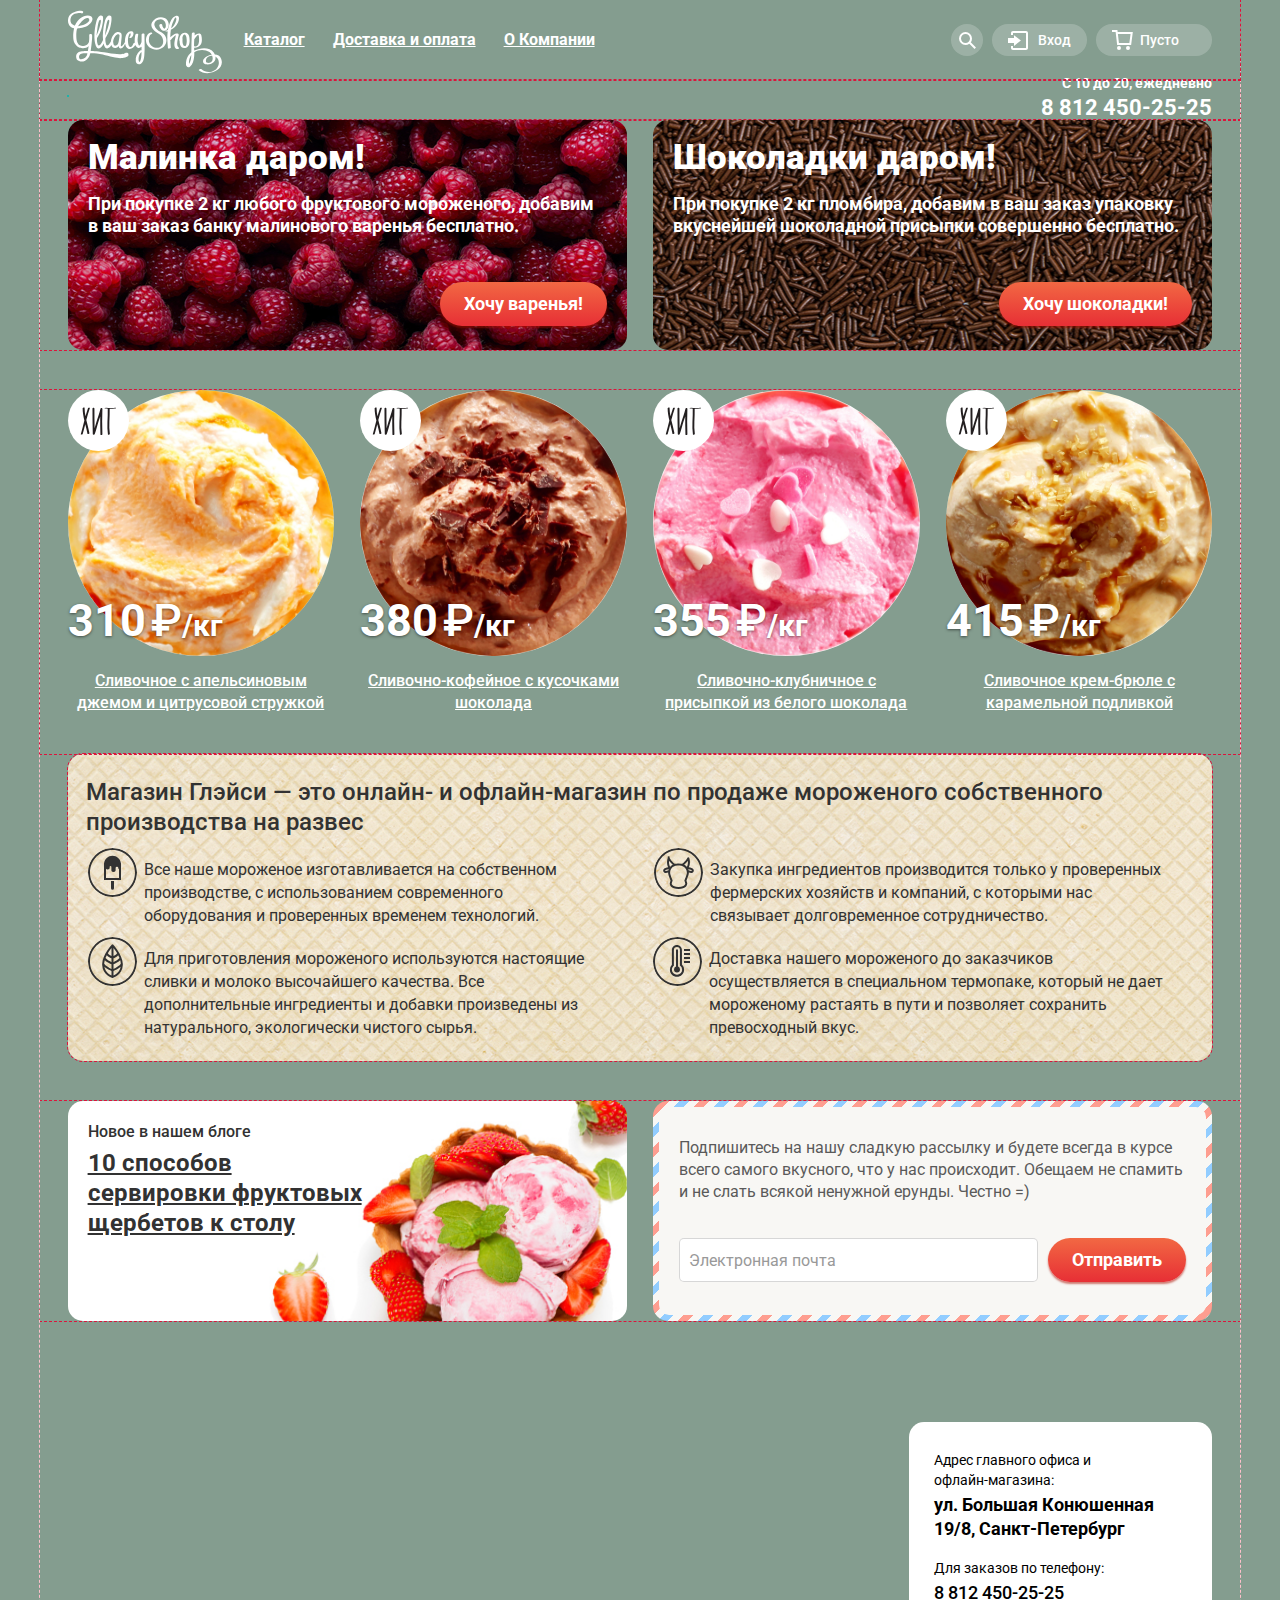
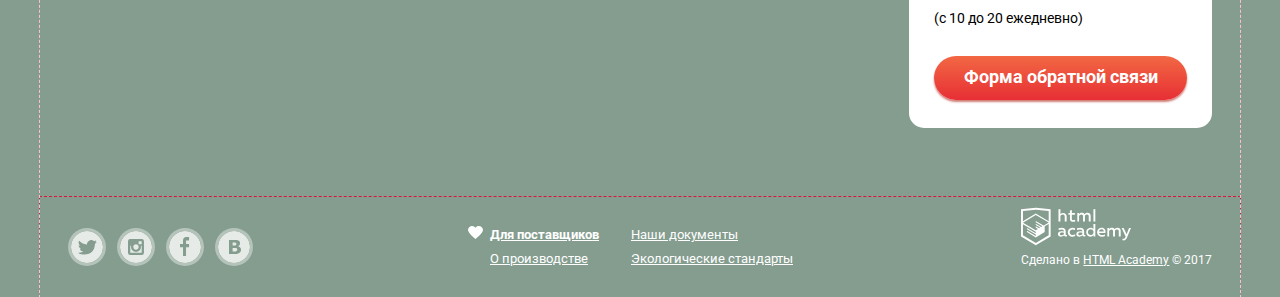
==== index.html @ f257b05c "Причесал каталог по PixelPerfect." ====
<!DOCTYPE html>
<html lang="ru">

<head>
  <meta charset="utf-8">
  <title>Глейси</title>
  <link href="https://fonts.googleapis.com/css?family=Roboto:400,500,700&amp;subset=cyrillic" rel="stylesheet">
  <link rel="stylesheet" href="css/normalize.min.css">
  <link rel="stylesheet" href="css/style.css">
</head>

<body>
  <div class="page-wrapper">
    <header class="main-header flex-row">
      <a href="#" class="main-logo">
        <img src="img/gllacy-logo.svg" width="154" height="64" alt="Gllacy logo" class="main-logo__img">
      </a>
      <ul class="main-menu" aria-label="Навигация по сайту" tabindex="0">
        <li class="main-menu__item">
          <a href="#">Каталог</a>
          <ul class="main-submenu">
            <li class="main-submenu__item main-submenu__item--lead">
              <a href="#">Новинки</a>
            </li>
            <li class="main-submenu__item main-submenu__item--divider"></li>
            <li class="main-submenu__item">
              <a href="catalog.html">Сливочные</a>
            </li>
            <li class="main-submenu__item">
              <a href="#">Щербеты</a>
            </li>
            <li class="main-submenu__item">
              <a href="#">Фруктовый лёд</a>
            </li>
            <li class="main-submenu__item">
              <a href="#">Мелорин</a>
            </li>
          </ul>
        </li>
        <li class="main-menu__item">
          <a href="#">Доставка и оплата</a>
        </li>
        <li class="main-menu__item">
          <a href="#">О Компании</a>
        </li>
      </ul>
      <ul class="user-bar" aria-label="Пользовательское меню" tabindex="0">
        <li class="user-bar__item">&nbsp;
          <form class="search-form" action="https://echo.htmlacademy.ru">
            <div class="field-text">
              <label class="field-text__label visually-hidden" for="user-bar-search">Поиск по сайту</label>
              <input class="field-text__input" id="user-bar-search" type="search" name="search" placeholder="Что ищем?">
            </div>
          </form>
        </li>

        <li class="user-bar__item">Вход
          <form class="sign-up-form" action="https://echo.htmlacademy.ru">

            <div class="field-text">
              <label class="field-text__label visually-hidden" for="sign-up-form-name">Электронная почта для входа на сайт</label>
              <input class="field-text__input" id="sign-up-form-name" type="email" name="user" placeholder="Электронная почта">
            </div>

            <div class="field-text">
              <label class="field-text__label visually-hidden" for="sign-up-form-pass">Пароль для входа на сайт</label>
              <input class="field-text__input" id="sign-up-form-pass" type="password" name="password" placeholder="Пароль">
            </div>

            <div class="sign-up-form__control">
              <button class="btn" type="submit">Войти</button>

              <div class="sign-up-form__links">
                <a href="#">Забыли пароль?</a>
                <a href="#">Новая регистрация</a>
              </div>
            </div>
          </form>
        </li>

        <li class="user-bar__item" aria-label="Список заказов пуст" tabindex="0">
          Пусто
        </li>
      </ul>
    </header>

    <div class="flex-row below-header-bar">
        <p class="breadcrumbs"><span class="visually-hidden">Now it's Empty</span></p>
      <p class="schedule" aria-label="Режим работы" tabindex="0">С 10 до 20, ежедневно<br>
        <a href="tel:+78214502525" aria-label="Позвоните нам по этому телефону">8 812 450-25-25</a>
      </p>
    </div>

    <section class="carousel" hidden>

      <div class="carousel__slide">
        <img src="img/slider/slide-1.png" width="1045" height="881" alt="Крем-брюле и пломбир с малиновым джемом" class="slide__image">
        <strong class="slide__lead" tabindex="0">Крем-брюле и пломбир с малиновым джемом</strong>
      </div>

      <div class="carousel__slide">
        <img src="img/slider/slide-2.png" width="1045" height="881" alt="Шоколадный пломбир и лимонный сорбет" class="slide__image">
        <strong class="slide__lead" tabindex="0">Шоколадный пломбир и лимонный сорбет</strong>
      </div>

      <div class="carousel__slide">
        <img src="img/slider/slide-3.png" width="1045" height="881" alt="Пломбир с помадкой и клубничный щербет" class="slide__image">
        <strong class="slide__lead" tabindex="0">Пломбир с помадкой и клубничный щербет</strong>
      </div>

      <button class="btn btn--big" aria-label="Добавить в корзину это предложение">Давайте оба!</button>

      <ul class="carousel__pagination">
        <li class="carousel__pagination-btn">[O]</li>
        <li class="carousel__pagination-btn">[O]</li>
        <li class="carousel__pagination-btn">[O]</li>
      </ul>
    </section>


    <main>

      <section class="promo flex-row">

        <h2 class="visually-hidden">Аттракцион невиданной щедрости</h2>

        <div class="promo-case">
          <b class="promo-case__slogan">Малинка даром!</b>
          <p class="promo-case__lead" tabindex="0">При покупке 2 кг любого фруктового мороженого, добавим в ваш заказ банку малинового варенья бесплатно.
          </p>
          <button class="btn" aria-label="Добавить в корзину это предложение">Хочу варенья!</button>
        </div>

        <div class="promo-case">
          <b class="promo-case__slogan">Шоколадки даром!</b>
          <p class="promo-case__lead" tabindex="0">При покупке 2 кг пломбира, добавим в ваш заказ упаковку вкуснейшей шоколадной присыпки совершенно бесплатно.
          </p>
          <button class="btn" aria-label="Добавить в корзину это предложение">Хочу шоколадки!</button>
        </div>

      </section>


      <section class="popular" aria-label="Популярные товары" tabindex="0">

        <h2 class="visually-hidden">Хит-парад</h2>

        <div class="flex-row">
          <div class="shopping-card">
            <span class="shopping-card__schild-hit"></span>
            <img src="img/ice-cream/popular-icecream-1.jpg" width="267" height="267" class="shopping-card__img" alt="Сливочное с апельсиновым джемом и цитрусовой стружкой">
            <p class="shopping-card__cost">310<span class="ruble-sign">₽</span></p>
            <a href="#">Сливочное с апельсиновым джемом и цитрусовой стружкой
            </a>
            <button class="btn" type="button">Быстрый просмотр</button>
          </div>

          <div class="shopping-card">
            <span class="shopping-card__schild-hit"></span>
            <img src="img/ice-cream/popular-icecream-2.jpg" width="267" height="267" class="shopping-card__img" alt="Сливочно-кофейное с кусочками шоколада">
            <p class="shopping-card__cost">380<span class="ruble-sign">₽</span></p>
            <a href="#">Сливочно-кофейное с кусочками шоколада
            </a>
            <button class="btn" type="button">Быстрый просмотр</button>
          </div>

          <div class="shopping-card">
            <span class="shopping-card__schild-hit"></span>
            <img src="img/ice-cream/popular-icecream-3.jpg" width="267" height="267" class="shopping-card__img" alt="Сливочно-клубничное с присыпкой из белого шоколада">
            <p class="shopping-card__cost">355<span class="ruble-sign">₽</span></p>
            <a href="#">Сливочно-клубничное с присыпкой из белого шоколада
            </a>
            <button class="btn" type="button">Быстрый просмотр</button>
          </div>

          <div class="shopping-card">
            <span class="shopping-card__schild-hit"></span>
            <img src="img/ice-cream/popular-icecream-4.jpg" width="267" height="267" class="shopping-card__img" alt="Сливочное крем-брюле с карамельной подливкой">
            <p class="shopping-card__cost">415<span class="ruble-sign">₽</span></p>
            <a href="#">Сливочное крем-брюле с карамельной подливкой
            </a>
            <button class="btn" type="button">Быстрый просмотр</button>
          </div>
        </div>

      </section>


      <section class="advantages flex-row">
        <h2 class="visually-hidden">Преимущества</h2>

        <b class="advantages__title">Магазин Глэйси — это онлайн- и офлайн-магазин по продаже мороженого собственного производства на развес</b>

        <p class="advantages__item">Все наше мороженое изготавливается на собственном производстве, с использованием современного оборудования и проверенных
          временем технологий.</p>

        <p class="advantages__item">Закупка ингредиентов производится только у проверенных фермерских хозяйств и компаний, с которыми нас связывает долговременное
          сотрудничество.
        </p>

        <p class="advantages__item">Для приготовления мороженого используются настоящие сливки и молоко высочайшего качества. Все дополнительные ингредиенты
          и добавки произведены из натурального, экологически чистого сырья.</p>

        <p class="advantages__item">Доставка нашего мороженого до заказчиков осуществляется в специальном термопаке, который не дает мороженому растаять
          в пути и позволяет сохранить превосходный вкус.</p>
      </section>


      <div class="flex-row">
        <article class="blog-post">
          <b>Новое в нашем блоге</b>
          <a href="#" class="blog-post__link">10 способов сервировки фруктовых щербетов к столу
          </a>
        </article>

        <section class="subscribe">
          <div class="subscribe-inner">
            <p>Подпишитесь на нашу сладкую рассылку и будете всегда в курсе всего самого вкусного, что у нас происходит. Обещаем
              не спамить и не слать всякой ненужной ерунды. Честно =)</p>
            <form class="subscribe-form" action="https://echo.htmlacademy.ru">
              <div class="field-text">
                <label class="field-text__label visually-hidden" for="subscribe-email">Электронная почта для оформления подписки</label>
                <input class="field-text__input" id="subscribe-email" type="email" name="subscribe" placeholder="Электронная почта">
              </div>
              <button class="btn" type="submit">Отправить</button>
            </form>
          </div>
        </section>

      </div>


      <section class="map">

        <iframe src="https://snazzymaps.com/embed/52710" width="100%" height="430px" style="border:none;">
          Ваш браузер не поддерживает iframe — обновите его!</iframe>
        <!-- <img src="img/bg/map-raster-image.jpg" width="100%" height="430px" alt="Карта"> -->
        <article class="contact">
          <small>Адрес главного офиса и
            <br> офлайн-магазина:</small>
          <address aria-label="Наш адрес и телефон">
            <b>ул. Большая Конюшенная
              <br> 19/8, Санкт-Петербург</b>
          </address>
          <small>Для заказов по телефону:</small>
          <b>
            <a href="tel:+78214502525" aria-label="Позвоните нам по этому телефону">8 812 450-25-25</a>
          </b>
          <small>(с 10 до 20 ежедневно)</small>
          <button type="button" class="btn">Форма обратной связи</button>
        </article>

      </section>

    </main>


    <footer class="main-footer flex-row">

      <ul class="socials" aria-label="Gllacy в социальных сетях" tabindex="0">
        <li class="socials__item">
          <a href="https://twitter.com/htmlacademy_ru" aria-label="Мы в Twitter" target="_blank"></a>
        </li>
        <li class="socials__item">
          <a href="https://www.instagram.com/htmlacademy/" aria-label="Мы в Instagram" target="_blank"></a>
        </li>
        <li class="socials__item">
          <a href="https://www.facebook.com/htmlacademy" aria-label="Мы на Facebook" target="_blank"></a>
        </li>
        <li class="socials__item">
          <a href="https://vk.com/intensive_htmlcss_20" aria-label="Мы в Контакте" target="_blank"></a>
        </li>
      </ul>

      <ul class="doc-links" aria-label="Здесь ссылки на информацию, которая может быть вам полезна" tabindex="0">
        <li class="doc-links__item">
          <a href="#">Для поставщиков</a>
        </li>

        <li class="doc-links__item">
          <a href="#">О производстве</a>
        </li>

        <li class="doc-links__item">
          <a href="#">Наши документы</a>
        </li>

        <li class="doc-links__item">
          <a href="#">Экологические стандарты</a>
        </li>
      </ul>

      <p class="copyright">
        <a href="https://htmlacademy.ru/intensive/htmlcss">
          <img src="img/htmlacademy-logo.svg" width="110" height="39" alt="HTML Academy logo">
        </a>
        <br> Сделано в
        <a href="https://htmlacademy.ru/intensive/htmlcss">HTML Academy</a> &copy; 2017
      </p>

    </footer>
  </div>


  <section class="modal">
    <!-- Окно включается через css, путём переключения свойства display -->
    <div class="get-in-touch" aria-label="Форма для связи с нами" tabindex="0">
      <b>Мы обязательно вам ответим!</b>

      <form class="get-in-touch-form" action="https://echo.htmlacademy.ru">

        <div class="field-text">
          <label class="field-text__label visually-hidden" for="get-in-touch-name">Как вас зовут?</label>
          <input class="field-text__input" id="get-in-touch-name" type="text" name="name" placeholder="Как вас зовут?">
        </div>

        <div class="field-text">
          <label class="field-text__label visually-hidden" for="get-in-touch-email">Ваша почта для ответа?</label>
          <input class="field-text__input" id="get-in-touch-email" type="email" name="email" placeholder="Ваша почта для ответа?">
        </div>

        <textarea class="field-textarea" name="letter" cols="30" rows="10" placeholder="Напишите что-нибудь..." aria-label="Поле для текста письма"></textarea>

        <button class="btn" type="submit">Отправить</button>

      </form>

      <button class="close-modal" type="button" aria-label="Закрыть окно обратной связи"></button>
    </div>
  </section>
  <script src="js/app.js"></script>

</body>

</html>
---- css/style.css ----
:root {
  box-sizing: border-box;
  font: 400 16px / 22px "Roboto", Helvetica, Arial, sans-serif;
}

*,
*::before,
*::after {
  box-sizing: inherit;
  font-family: inherit;
}

.visually-hidden {
  position: absolute;
  width: 1px;
  height: 1px;
  margin: -1px;
  clip: rect(0 0 0 0);
}

/* ₽ символ рубля - чтоб не потерять :)) */

/* Исправить высоту везде в блоках на min-height */

body {
  display: flex;
  flex-flow: row nowrap;
  justify-content: center;
  background: rgb(132, 157, 143);
}

.page-wrapper {
  display: flex;
  flex-flow: column wrap;
  min-width: 900px;
  max-width: 1200px;
  outline: 1px dashed pink;
}

.flex-row {
  display: flex;
  flex-flow: row nowrap;
  justify-content: space-between;
  align-self: stretch;
  outline: 1px dashed crimson;
}

.flex-row>* {
  margin-right: 2.2%;
}

.flex-row>*:first-child {
  margin-left: 2.3%;
}

.flex-row>*:last-child {
  margin-right: 2.3%;
}

h1,
h2,
h3,
h4,
h5,
h6 {
  margin: 0;
  line-height: 1.2;
  color: white;
}

/* ------------------ #Buttons ------------------ */

.btn {
  height: 44px;
  padding: 0 24px;
  font-weight: bold;
  font-size: 18px;
  color: white;
  text-shadow: none;
  background: linear-gradient(to top, #e72f35, #f26843);
  border: none;
  border-radius: 32px;
  box-shadow: 0 2px 2px rgba(172, 16, 0, 0.54);
}

.btn:hover {
  background: linear-gradient(to top, rgba(231, 47, 53, 0.8), rgba(242, 104, 67, 0.8)), white;
  box-shadow: 0 1px 2px #ac1000;
}

.btn:focus {
  /* Добавить красивостей */
}

.btn:active {
  color: #fceeec;
  background: linear-gradient(to top, rgba(231, 47, 53, 0.93), rgba(242, 104, 67, 0.93)), black;
  box-shadow: inset 0 1px 2px #952718;
}

.btn--big {
  height: 64px;
  padding: 0 40px;
  font-size: 32px;
  text-shadow: 0 2px 5px rgba(160, 32, 11, 0.76);
  box-shadow: 0 2px 2px rgba(172, 16, 0, 0.64);
}

.btn--big:hover {
  box-shadow: 0 2px 2px #ac1000;
}

.btn--big:active {
  box-shadow: inset 0 2px 2px #952718;
}

/* ------------------ #Inputs ------------------ */

.field-text__input,
.field-textarea {
  height: 44px;
  padding: 0 10px;
  font-weight: 700;
  font-size: 16px;
  color: #323232;
  background-color: white;
  border-width: 0;
  border-radius: 5px;
  box-shadow: inset 0 0 0 1px rgba(178, 178, 178, 0.52);
}

.field-text__input:hover,
.field-textarea:hover {
  box-shadow: inset 0 0 0 2px rgba(154, 154, 154, 0.52);
}

.field-text__input:focus,
.field-textarea:focus {
  outline: none;
  box-shadow: inset 0 0 0 2px rgba(46, 136, 228, 0.52);
}

.field-text__input:focus::-webkit-input-placeholder,
.field-textarea:focus::-webkit-input-placeholder {
  color: transparent;
}

.field-text__input:focus::-ms-input-placeholder,
.field-textarea:focus::-ms-input-placeholder {
  color: transparent;
}

.field-text__input:focus:-ms-input-placeholder,
.field-textarea:focus:-ms-input-placeholder {
  color: transparent;
}

.field-text__input:focus::placeholder,
.field-textarea:focus::placeholder {
  color: transparent;
}

.field-text__input::-webkit-input-placeholder,
.field-textarea::-webkit-input-placeholder {
  font-weight: 400;
  font-size: 16px;
  color: #999999;
}

.field-text__input::-ms-input-placeholder,
.field-textarea::-ms-input-placeholder {
  font-weight: 400;
  font-size: 16px;
  color: #999999;
}

.field-text__input:-ms-input-placeholder,
.field-textarea:-ms-input-placeholder {
  font-weight: 400;
  font-size: 16px;
  color: #999999;
}

.field-text__input::placeholder,
.field-textarea::placeholder {
  font-weight: 400;
  font-size: 16px;
  color: #999999;
}

/* весь этот адский кошмар с префиксами в 4 наката потому что есл их все собрать вместе, то не рабоатет ничего совсем :((( */

.field-textarea {
  width: 100%;
  min-height: 155px;
  padding-top: 10px;
  resize: none;
  /*  max-height: 50vh; */
}

/* ------------------ #Anchors ------------------ */

a {
  font-weight: 500;
  color: white;
}

a:hover {
  font-weight: 500;
  color: #ffbc9e;
}

a:active {
  font-weight: 500;
  color: #ffbc9e;
}

/* ------------------ #Header ------------------ */

.main-header {
  position: relative;
  justify-content: flex-start;
  align-items: center;
}

.main-logo {
  display: block;
  max-height: fit-content;
  margin: 0;
  margin-top: 10px;
}

.main-logo__img {
  margin: 0;
}

/* ------------------ #Main-menu ------------------ */

.main-menu {
  display: flex;
  margin: 0;
  margin-left: 12px;
  padding: 0;
  list-style: none;
}

.main-menu__item {
  position: relative;
  display: flex;
  align-items: center;
  margin: 0;
  margin-right: 8px;
  padding: 0 10px;
}

.main-menu__item>a {
  font-weight: 700;
  line-height: 32px;
}

.main-menu__item:hover {
  background: rgb( 247, 246, 243);
  border: none;
  border-radius: 40px;
}

.main-menu__item:hover>a {
  color: #323232;
  text-decoration: none;
}

.main-menu__item:active {
  background: rgb( 237, 237, 237);
  box-shadow: inset 0 2px 1px 0 #696969;
}

.main-menu__item:active>a {
  color: #323232;
  text-decoration: none;
}

.main-menu__item--active {
  background: rgb( 208, 112, 88);
  border: none;
  border-radius: 40px;
}

.main-menu__item--active>a {
  color: white;
  text-decoration: none;
}

.main-menu__item:hover::after {
  content: "";
  position: absolute;
  top: 30px;
  left: 0;
  display: block;
  width: 100%;
  height: 10px;
  background: transparent;
}

.main-menu__item:hover .main-submenu {
  display: block;
}

/* ------------------ #Main-submenu ------------------ */

.main-submenu {
  position: absolute;
  top: 40px;
  left: -10px;
  z-index: 2;
  display: none;
  margin: 0;
  padding: 5px 0;
  list-style: none;
  background: rgb( 248, 247, 244);
  border: none;
  border-radius: 5px;
  box-shadow: 0 20px 20px 0 rgba( 0, 0, 0, 0.4);
}

.main-submenu__item {
  display: flex;
  align-items: center;
  margin: 5px 0;
  white-space: nowrap;
  outline: 0 dashed blue;
}

.main-submenu__item a {
  display: block;
  padding: 0 20px;
  font-weight: 400;
  line-height: 30px;
  color: #323232;
  text-decoration: none;
}

.main-submenu__item:hover {
  background: rgb( 251, 222, 215);
}

.main-submenu__item:hover a {
  color: #323232;
}

.main-submenu__item:active {
  background: rgb( 246, 181, 165);
}

.main-submenu__item:active a {
  color: #323232;
}

.main-submenu__item--active {
  background: rgb( 208, 112, 88);
}

.main-submenu__item--active a {
  color: white;
}

.main-submenu__item--lead a {
  font-weight: 700;
}

.main-submenu__item--divider {
  display: block;
  height: 1px;
}

.main-submenu__item--divider::before {
  content: "";
  display: block;
  width: auto;
  height: 1px;
  margin: 0 9px;
  background: rgb(208, 209, 206);
}

/* ------------------ #User-bar ------------------ */

.user-bar {
  display: flex;
  margin: 0;
  margin-left: auto;
  padding: 0;
  list-style: none;
}

.user-bar__item {
  position: relative;
  height: 32px;
  margin-left: 9px;
  padding: 8px 16px;
  font-weight: 500;
  font-size: 14px;
  line-height: 16px;
  color: white;
  background-color: rgba(255, 255, 255, 0.2);
  border: none;
  border-radius: 40px;
}

.user-bar__item:nth-of-type(1) {
  width: 32px;
  padding: 8px 0;
  background-image: url("../img/search-icon.svg");
  background-repeat: no-repeat;
  background-position: 8px center;
}

.user-bar__item:nth-of-type(2) {
  min-width: 32px;
  padding-left: 46px;
  background-image: url("../img/enter-icon.svg");
  background-repeat: no-repeat;
  background-position: 16px center;
}

.user-bar__item:nth-of-type(3) {
  min-width: 116px;
  padding-left: 44px;
  background-image: url("../img/basket-icon.svg");
  background-repeat: no-repeat;
  background-position: 16px center;
}

.user-bar__item:nth-of-type(3).user-bar__item--basket-active {
  min-width: 120px;
  padding-left: 42px;
  background-image: url("../img/basket-icon-active.svg");
  background-repeat: no-repeat;
  background-position: 16px center;
}

.user-bar__item:hover {
  color: #323232;
  background-color: rgba(248, 247, 244, 1);
}

.user-bar__item:hover:nth-of-type(1) {
  background-image: url("../img/search-icon-dark.svg");
}

.user-bar__item:hover:nth-of-type(2) {
  background-image: url("../img/enter-icon-dark.svg");
}

.user-bar__item:hover:nth-of-type(3) {
  background-image: url("../img/basket-icon-dark.svg");
}

.user-bar__item:nth-of-type(3).user-bar__item--basket-active:hover {
  background-image: url("../img/basket-icon-active-dark.svg");
}

.user-bar__item:hover::after {
  content: "";
  position: absolute;
  top: 30px;
  left: -20%;
  display: block;
  width: 120%;
  height: 10px;
  background: transparent;
}

/* ------------------ #Search, #SignUp ------------------ */

.search-form,
.sign-up-form,
.order {
  z-index: 2;
  display: none;
  padding: 20px 16px;
  background-color: rgb( 248, 247, 244);
  border-radius: 6px;
  box-shadow: 0 20px 20px 0 rgba( 0, 0, 0, 0.4);
}

.user-bar__item:hover .search-form {
  position: absolute;
  top: 40px;
  right: 0;
  display: block;
  width: 340px;
}

.search-form .field-text__input {
  width: 100%;
}

/*  ------------- #Sign-up-form ------------- */

.user-bar__item:hover .sign-up-form {
  position: absolute;
  top: 40px;
  right: 0;
  display: flex;
  flex-flow: column wrap;
  width: 280px;
}

.sign-up-form>*:not(:last-child) {
  margin-bottom: 20px;
}

.sign-up-form .field-text__input {
  width: 100%;
}

.sign-up-form .btn {
  margin-right: auto;
}

.sign-up-form__control {
  display: flex;
  flex-flow: row nowrap;
  justify-content: space-between;
}

.sign-up-form__links {
  display: flex;
  flex-flow: column nowrap;
  justify-content: space-around;
}

.sign-up-form__links a {
  color: #323232;
  ;
}

.sign-up-form__links a:hover {
  color: #e84d37;
  ;
}

/* ------------------ #Order ------------------ */

.user-bar__item:hover .order {
  position: absolute;
  top: 40px;
  right: 0;
  display: block;
}

/* ------------------ #Catalog-heading ------------------ */

.catalog-header {
  margin-bottom: 0;
  margin-left: 2.3%;
  font-weight: 700;
  font-size: 35px;
  line-height: 41px;
}

/* ------------------ #Breadcrumbs ------------------ */

.breadcrumbs {
  align-self: flex-start;
  margin: 0;
  margin-top: 16px;
  outline: 1px dashed lightseagreen;
}

.breadcrumbs a {
  display: inline-block;
  font-weight: 400;
  font-size: 14px;
  line-height: 16px;
}

.breadcrumbs a:last-of-type {
  text-decoration: none;
}

.breadcrumbs a:not(:last-of-type)::after {
  content: "»";
  display: inline-block;
  margin-top: 0;
  margin-right: 5px;
  margin-bottom: 0;
  margin-left: 7px;
  font-size: 14px;
  line-height: 16px;
}

/* ------------------ #Schedule ------------------ */

.schedule {
  max-height: fit-content;
  margin: 0;
  margin-top: -10px;
  margin-right: 2.3%;
  font-weight: 700;
  font-size: 14px;
  line-height: 26px;
  text-align: right;
  color: white;
}

.schedule a {
  font-weight: 700;
  font-size: 22px;
  line-height: 24px;
  color: white;
  text-decoration: none;
}

/* ------------------ #Promo ------------------ */

.promo {
  margin-bottom: 40px;
}

.promo-case {
  display: flex;
  flex-basis: 46.6%;
  flex-flow: column nowrap;
  justify-content: flex-start;
  min-height: 230px;
  padding: 20px;
  font-weight: 700;
  color: white;
  border-radius: 15px;
}

.promo-case__slogan {
  font-size: 35px;
  line-height: 35px;
}

.promo-case__lead {
  font-size: 18px;
  line-height: 22px;
}

.promo-case:first-of-type {
  margin-left: 2.3%;
  background-color: crimson;
  background-image: url("../img/bg/raspberries-bg.jpg");
  background-position: center center;
}

.promo-case:last-of-type {
  background-color: brown;
  background-image: url("../img/bg/chocolate-bg.jpg");
  background-position: center center;
}

.promo-case .btn {
  align-self: flex-end;
  margin-top: auto;
  margin-bottom: 4px;
}

/* ------------------ #Shopping-card ------------------ */

.shopping-card {
  position: relative;
  display: flex;
  flex-basis: 22.2%;
  flex-direction: column;
  justify-content: flex-start;
  align-items: center;
  margin-bottom: 40px;
  text-align: center;
}

.shopping-card:hover {
  z-index: 33;
  margin-bottom: -35px;
  padding-bottom: 75px;
}

.shopping-card:hover::after {
  content: "";
  position: absolute;
  bottom: 0;
  left: -5%;
  z-index: -1;
  display: block;
  width: 110%;
  height: calc(100% + 6px);
  background: rgba(255, 255, 255, 0.2);
  border: none;
  border-radius: 5px;
  box-shadow: 0 20px 20px 0 rgba( 0, 0, 0, 0.4);
}

.shopping-card__cost {
  position: absolute;
  top: 54%;
  left: 0;
  align-self: flex-start;
  font-weight: bold;
  font-size: 45px;
  color: white;
  text-shadow: 0 1px 3px rgba(0, 0, 0, 0.5);
}

.shopping-card:hover .shopping-card__cost {
  position: absolute;
  top: 44%;
  left: 0;
}

.shopping-card__cost::after {
  content: "/кг";
  font-size: 30px;
}

.shopping-card__schild-hit {
  position: absolute;
  top: 0;
  left: 0;
  width: 61px;
  height: 61px;
  background: url("../img/hit-shield.svg");
}

.ruble-sign {
  display: inline-flex;
  font-weight: 500;
  text-indent: 5px;
}

.shopping-card__img {
  align-self: stretch;
  width: 100%;
  max-width: 100%;
  height: auto;
  margin-bottom: 14px;
  background: rebeccapurple;
  border-radius: 300px;
}

.shopping-card .btn {
  display: none;
}

.shopping-card:hover .btn {
  position: absolute;
  bottom: 20px;
  display: block;
}

/* ------------------ #Advantages ------------------ */

.advantages {
  display: flex;
  flex-flow: row wrap;
  justify-content: space-between;
  margin-right: 2.3%;
  margin-bottom: 40px;
  margin-left: 2.3%;
  padding: 18px;
  background-image: url("../img/bg/waffle-pattern.jpg");
  border: none;
  border-radius: 15px;
}

.advantages__title {
  flex-basis: 100%;
  margin-top: 5px;
  margin-bottom: 5px;
  font-weight: 500;
  font-size: 24px;
  line-height: 30px;
  color: rgb( 50, 50, 50);
}

.advantages__item {
  position: relative;
  flex-basis: 41.5%;
  margin-bottom: 4px;
  margin-left: 58px;
  font-size: 16px;
  line-height: 23px;
  color: rgb( 50, 50, 50);
}

.advantages__item::before {
  content: "";
  position: absolute;
  top: -10px;
  left: -56px;
  display: block;
  width: 49px;
  height: 49px;
  border-radius: 50px;
}

.advantages__item:nth-of-type(1)::before {
  background-image: url("../img/advantages/ice-cream-icon.svg");
}

.advantages__item:nth-of-type(2)::before {
  background-image: url("../img/advantages/cow-icon.svg");
}

.advantages__item:nth-of-type(3)::before {
  background-image: url("../img/advantages/leaf-icon.svg");
}

.advantages__item:nth-of-type(4)::before {
  background-image: url("../img/advantages/your-eyes-cold-as-ice-icon-lalala.svg");
}

/* ------------------ #Blog ------------------ */

.blog-post {
  display: flex;
  flex-basis: 46.6%;
  flex-flow: column nowrap;
  justify-content: flex-start;
  min-height: 220px;
  padding: 20px;
  color: #323232;
  background: url("../img/bg/strawberry-bg.jpg"), white;
  background-repeat: no-repeat;
  background-position: 120% 20%;
  background-size: 70%;
  border-radius: 15px;
  justify-self: flex-start;
}

.blog-post b {
  font-weight: 500;
}

.blog-post__link {
  display: block;
  max-width: 55%;
  margin-top: 5px;
  font-weight: bold;
  font-size: 24px;
  line-height: 30px;
  color: #323232;
}

.blog-post__link:hover {
  font-weight: bold;
  color: #e84d37;
}

/* ------------------ #Subscribe ------------------ */

.subscribe {
  flex-basis: 46.6%;
  min-height: 220px;
  padding: 6px;
  background-color: cornflowerblue;
  background-color: rgb(248, 247, 244);
  background-image: repeating-linear-gradient( -45deg, transparent, transparent 7px, rgb(254, 158, 144) 7px, rgb(254, 158, 144) 14px, transparent 14px, transparent 21px, rgb(146, 205, 255) 21px, rgb(146, 205, 255) 28px);
  border: none;
  border-radius: 15px;
  justify-self: flex-end;
}

.subscribe-inner {
  width: 100%;
  height: 100%;
  padding: 20px;
  background-color: rgb(248, 247, 244);
  border-radius: 10px;
}

.subscribe-inner p {
  margin-top: 10px;
  margin-bottom: 35px;
  color: rgb(90, 90, 90);
}

.subscribe-form {
  display: flex;
  flex-flow: row nowrap;
}

.subscribe-form .field-text {
  flex-basis: 100%;
  margin-right: 10px;
}

.subscribe-form .field-text__input {
  width: 100%;
}

/* ------------------ #Map ------------------ */

.map {
  position: relative;
  min-height: 430px;
  margin-top: 40px;
  background-image: url("img/bg/map-raster-image.jpg");
  outline: 0 dashed aqua;
}

/* ------------------ #Contact ------------------ */

.contact {
  position: absolute;
  top: 14%;
  right: 2.3%;
  display: flex;
  flex-flow: column nowrap;
  justify-content: space-between;
  align-self: center;
  width: 303px;
  height: 70%;
  padding: 28px 25px;
  background-color: white;
  border-radius: 15px;
}

.contact small {
  font-size: 14px;
  line-height: 20px;
}

.contact address {
  margin-bottom: 14px;
  font-style: normal;
}

.contact b {
  font-size: 18px;
  line-height: 24px;
}

.contact a {
  font-size: 18px;
  line-height: 22px;
  color: black;
  text-decoration: none;
}

.contact .btn {
  margin-top: 25px;
}

/* ------------------ #Footer ------------------ */

.main-footer {
  align-items: center;
  min-height: 100px;
}

/* ------------------ #Socials ------------------ */

.socials {
  display: flex;
  margin: 0;
  padding: 0;
  list-style: none;
}

.socials__item {
  display: block;
  margin-right: 11px;
}

.socials__item a {
  display: block;
  width: 32px;
  height: 32px;
  margin: 3px;
  background-repeat: no-repeat;
  background-position: center;
  background-size: 32px 32px;
  border: none;
  border-radius: 32px;
  box-shadow: 0 0 0 3px rgba( 255, 255, 255, 0.5);
  opacity: 0.8;
}

.socials__item a[href*="twitter.com"] {
  background-image: url("../img/socials/twitter-icon.svg");
}

.socials__item a[href*="instagram.com"] {
  background-image: url("../img/socials/instagram-icon.svg");
}

.socials__item a[href*="facebook.com"] {
  background-image: url("../img/socials/facebook-icon.svg");
}

.socials__item a[href*="vk.com"] {
  background-image: url("../img/socials/vkontakte-icon.svg");
}

.socials__item a:hover {
  box-shadow: 0 0 0 3px rgba( 255, 255, 255, 0.7);
  opacity: 1;
}

.socials__item a:active {
  box-shadow: 0 0 0 3px rgba( 255, 255, 255, 0.7);
  opacity: 0.8;
}

/* ------------------ #Doc-links ------------------ */

.doc-links {
  display: flex;
  flex-flow: column wrap;
  align-content: center;
  max-height: 50px;
  margin: 0;
  margin-left: 30px;
  padding: 0;
  list-style: none;
}

.doc-links__item {
  position: relative;
  display: inline-flex;
  margin-right: 32px;
  font-size: 13px;
  line-height: 24px;
}

.doc-links__item a {
  font-weight: 400;
}

.doc-links__item:first-child a {
  font-weight: 700;
}

.doc-links__item:first-child::before {
  content: "";
  position: absolute;
  top: 0;
  left: -24px;
  display: block;
  width: 19px;
  height: 19px;
  background-image: url("../img/heart-icon.svg");
  background-repeat: no-repeat;
  background-position: center;
  background-size: 15px 13px;
}

/* ------------------ #Copyright ------------------ */

.copyright {
  margin-top: 0;
  margin-bottom: 18px;
  font-size: 12px;
  line-height: 18px;
  color: white;
}

.copyright a {
  font-weight: 400;
}

/* ------------------ #Modal, #Get-in-touch ------------------ */

.modal {
  position: fixed;
  top: 0;
  right: 0;
  bottom: 0;
  left: 0;
  z-index: 9999;
  display: none;
  /* flex */
  flex-flow: row nowrap;
  justify-content: space-around;
  background: rgba(0, 0, 0, 0.3);
}

.get-in-touch {
  position: relative;
  display: flex;
  flex-flow: column nowrap;
  justify-content: space-between;
  align-items: flex-start;
  align-self: center;
  width: 478px;
  padding: 24px;
  background: #f8f7f4;
  border: none;
  border-radius: 10px;
}

.get-in-touch b {
  margin-bottom: 20px;
  font-size: 24px;
  line-height: 28px;
}

.get-in-touch-form {
  display: flex;
  flex-flow: column nowrap;
  justify-content: space-between;
  align-items: flex-start;
  align-self: stretch;
}

.get-in-touch-form .btn {
  align-self: flex-end;
}

.get-in-touch-form *:not(:last-child) {
  margin-bottom: 20px;
}

.get-in-touch-form .field-text__input {
  width: 267px;
}

.get-in-touch .close-modal {
  position: absolute;
  top: 20px;
  right: 20px;
  width: 20px;
  height: 20px;
  font-size: 40px;
  background: transparent;
  background-image: url("../img/x-icon.svg");
  background-repeat: no-repeat;
  background-position: center center;
  background-size: 100% 100%;
  border: none;
}

/* ------------------ #Settings ------------------ */

.settings {
  margin-top: 20px;
}

.flex-row.settings-row {
  justify-content: flex-start;
  align-items: flex-end;
  height: 62px;
  margin-bottom: 15px;
}

.settings__fieldset {
  position: relative;
  height: 37px;
  margin: 0;
  margin-right: 14px;
  padding: 0 15px;
  padding-top: 8px;
  background: rgba(255, 255, 255, 0.2);
  border: none;
  border-radius: 40px;
}

.settings__field-select,
.settings__field-range {
  margin-right: 14px;
}

.settings__fieldset-radio,
.settings__fieldset-checkbox {
  display: inline-flex;
}

.field-select__label,
.field-range__label,
.settings__legend {
  display: block;
  margin-bottom: 5px;
  margin-left: 12px;
  font-weight: 500;
  font-size: 14px;
  line-height: 16px;
  color: white;
}

.settings__legend {
  position: absolute;
  top: -20px;
  left: 15px;
  margin-left: 0;
}

/* ------------------ #Settings-#Select ------------------ */

.field-select__select {
  width: 195px;
  height: 37px;
  padding: 0 15px;
  font-weight: 500;
  color: white;
  background-color: rgba(255, 255, 255, 0.2);
  background-image: url("../img/icon-down-dir.svg");
  background-repeat: no-repeat;
  background-position: 166px center;
  background-size: 12px 12px;
  border: none;
  border-radius: 40px;
  -webkit-appearance: none;
  -moz-appearance: none;
  appearance: none;
}

.field-select__select::-ms-expand {
  display: none;
}

.field-select__select:hover,
.field-select__select:focus {
  height: 37px;
  color: #323232;
  background: rgba(255, 255, 255, 0.2);
  background-image: url("../img/icon-down-dir-dark.svg");
  background-repeat: no-repeat;
  background-position: 170px center;
  background-size: 12px 12px;
  border: none;
  border-radius: 40px;
}

/* ------------------ #Settings-#Range ------------------ */

.field-range {
  position: relative;
  display: flex;
  flex-flow: row nowrap;
  justify-content: space-around;
  align-items: center;
  width: 220px;
  height: 37px;
  padding: 0 15px;
  padding-bottom: 0;
  font-weight: 500;
  color: white;
  background-color: rgba(255, 255, 255, 0.2);
  border: none;
  border-radius: 40px;
}

.field-range__label {
  position: absolute;
  top: -20px;
  left: 15px;
  margin-left: 0;
}

.field-range__range {
  outline: 1px dotted tomato;
}

/* .field-range__range {
  width: 195px;
  height: 37px;
  padding: 0 15px;
  padding-bottom: 0;
  font-weight: 500;
  color: white;
  background-color: rgba(255, 255, 255, 0.2);
  border: none;
  border-radius: 40px;
} */

/* ------------------ #Settings-#Radio ------------------ */

.field-radio {
  margin-right: 15px;
}

.field-radio:last-of-type {
  margin-right: 5px;
}

.field-radio__input {
  display: none;
}

.field-radio__label {
  display: inline-flex;
  font-weight: 500;
  font-size: 16px;
  line-height: 26px;
  color: white;
}

.field-radio__input~.field-radio__label::before {
  content: "";
  display: inline-flex;
  width: 22px;
  height: 22px;
  margin-right: 8px;
  margin-bottom: -5px;
  background-image: url("../img/radio-off.svg");
  background-repeat: no-repeat;
  background-position: left center;
  background-size: 22px 22px;
  opacity: 0.8;
}

.field-radio__input:checked~.field-radio__label::before {
  background-image: url("../img/radio-on.svg");
  background-size: 22px 22px;
}

.field-radio__input~.field-radio__label:hover::before {
  opacity: 1;
}

.field-radio__input:disabled~.field-radio__label::before {
  opacity: 0.4;
}

/* ------------------ #Settings-#Checkbox ------------------ */

.field-checkbox {
  margin-right: 17px;
}

.field-checkbox:last-of-type {
  margin-right: 5px;
}

.field-checkbox__input {
  display: none;
}

.field-checkbox__label {
  display: inline-flex;
  font-weight: 500;
  font-size: 16px;
  line-height: 18px;
  color: white;
}

.field-checkbox__input~.field-checkbox__label::before {
  content: "";
  display: inline-flex;
  width: 24px;
  height: 20px;
  margin-right: 8px;
  margin-bottom: -5px;
  background-image: url("../img/checkbox-off.svg");
  background-repeat: no-repeat;
  background-position: left center;
  background-size: 20px 20px;
  opacity: 0.8;
}

.field-checkbox__input:checked~.field-checkbox__label::before {
  background-image: url("../img/checkbox-on.svg");
  background-size: 24px 20px;
}

.field-checkbox__input~.field-checkbox__label:hover::before {
  opacity: 1;
}

.field-checkbox__input:disabled~.field-checkbox__label::before {
  opacity: 0.4;
}

/* ------------------ #Settings-#Button ------------------ */

.settings__btn {
  height: 37px;
  padding: 0 30px;
  font-weight: 500;
  color: white;
  background: rgba(255, 255, 255, 0.2);
  border: none;
  border-radius: 40px;
  box-shadow: inset 0 0 0 2px white;
}

.settings__btn:hover {
  color: #323232;
  background: rgba(255, 255, 255, 1);
}

.settings__btn:active {
  color: #323232;
  background: rgba( 237, 237, 237, 1);
  box-shadow: inset 0 2px 1px 1px #696969;
}

/* ------------------ #Catalog ------------------ */

.catalog {
  display: flex;
  flex-flow: row wrap;
  justify-content: flex-start;
  margin-top: 36px;
}

.catalog>* {
  margin-right: 2.2%;
}

.catalog>*:nth-child(4n+1) {
  margin-left: 2.3%;
}

.catalog>*:nth-child(4n+4) {
  margin-right: 2.3%;
}

/* ------------------ #Catalog-pagination ------------------ */

.catalog-pagination {
  margin-top: 40px;
  margin-right: 2.3%;
  margin-bottom: 30px;
  margin-left: 2.3%;
  text-align: right;
  outline: 1px dashed aqua;
}

.catalog-pagination__item {
  display: inline-flex;
  justify-content: space-around;
  align-items: center;
  width: 26px;
  height: 26px;
  font-weight: 500;
  line-height: 18px;
  color: white;
  text-decoration: none;
  background: rgba(255, 255, 255, 0);
  border: none;
  border-radius: 50%;
}

.catalog-pagination__item:last-child {
  margin-right: -10px;
}

.catalog-pagination__item:hover {
  color: white;
  background-color: rgba(255, 255, 255, 0.2);
}

.catalog-pagination__item:active {
  color: black;
  background-color: rgba(255, 255, 255, 1);
}

.catalog-pagination__item--current {
  color: black;
  background-color: rgba(255, 255, 255, 1);
}

.catalog-pagination__item--disabled {
  opacity: 0.2;
}

.catalog-pagination__item--disabled:hover {
  background-color: rgba(255, 255, 255, 0);
}

.catalog-pagination__item--arrow-prev {
  background-image: url("../img/pagination-arrow-left.svg");
  background-repeat: no-repeat;
  background-position: center center;
}

.catalog-pagination__item--arrow-next {
  background-image: url("../img/pagination-arrow-right.svg");
  background-repeat: no-repeat;
  background-position: center center;
}

/* Crazy classes */

.line-above-footer {
  width: auto;
  margin: 0 2.2%;
  border-color: white;
  opacity: 0.3;
}

.below-header-bar {
  max-height: 40px;
}
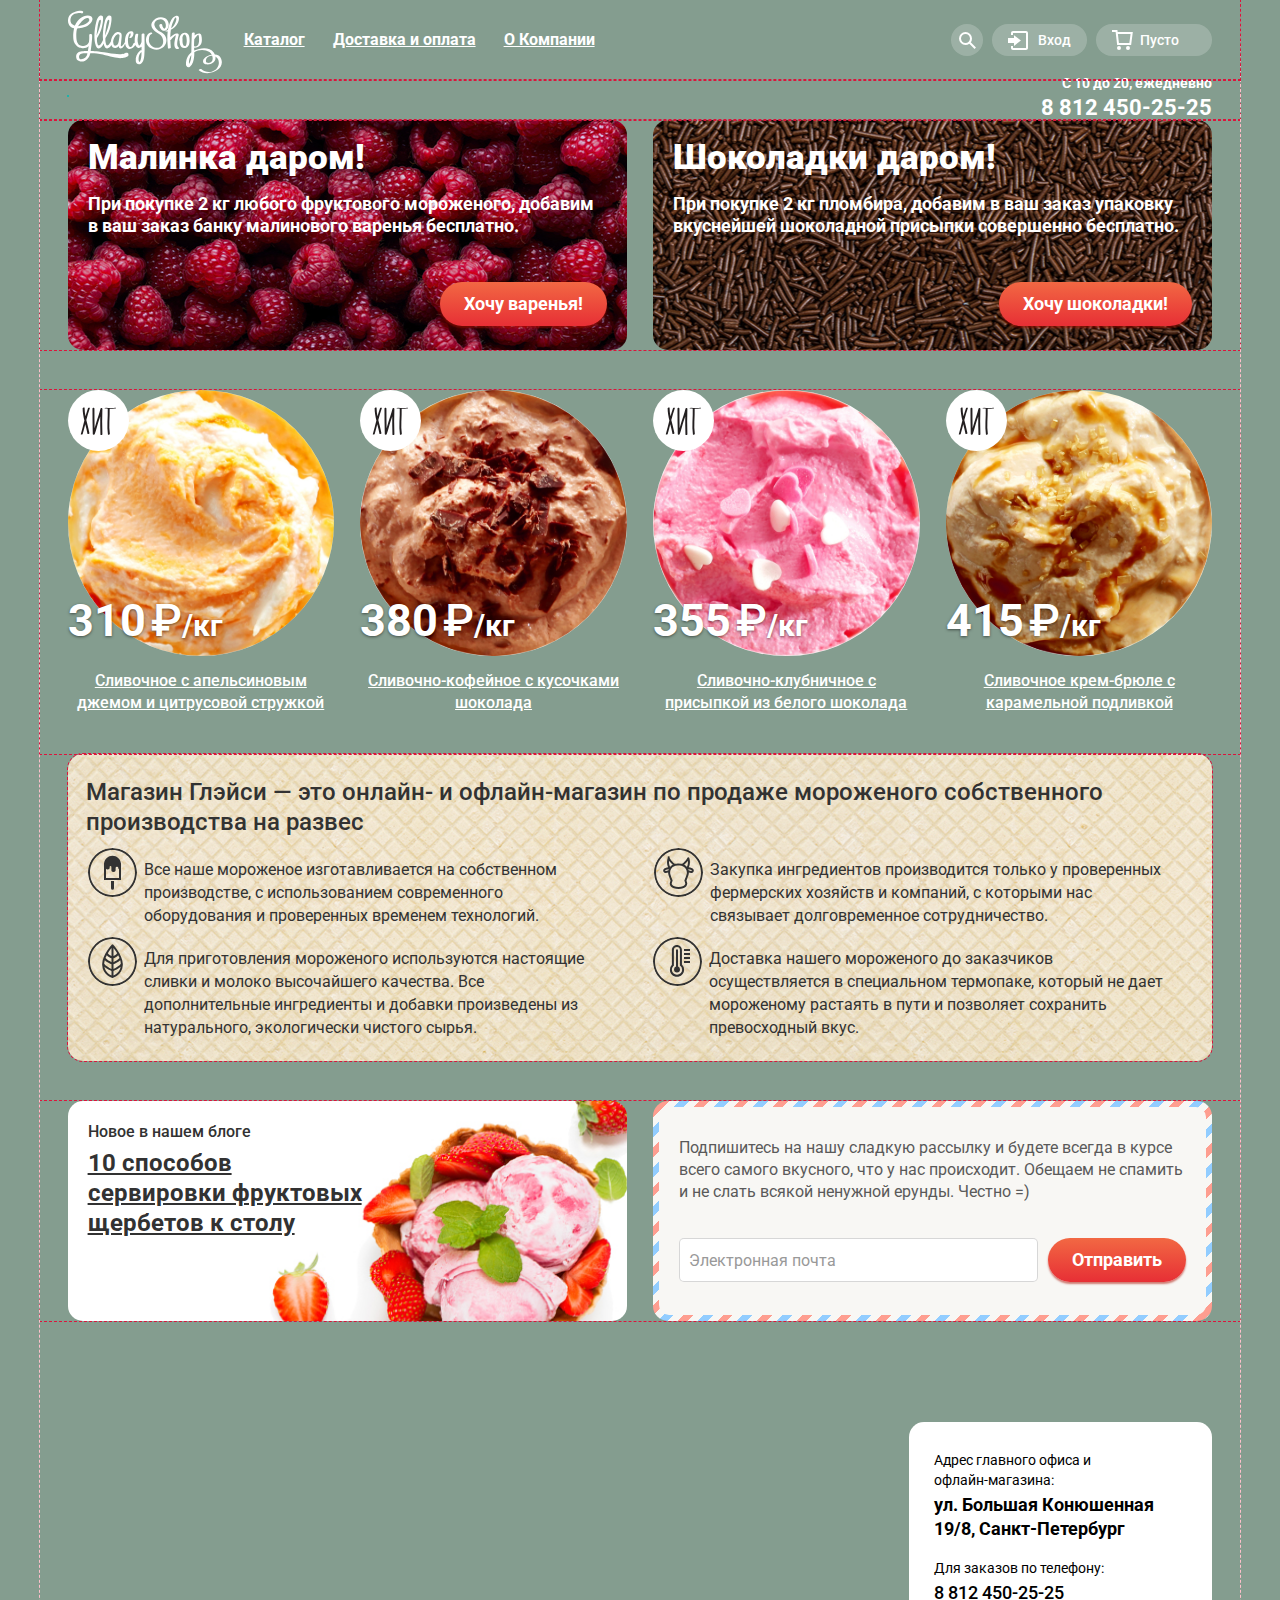
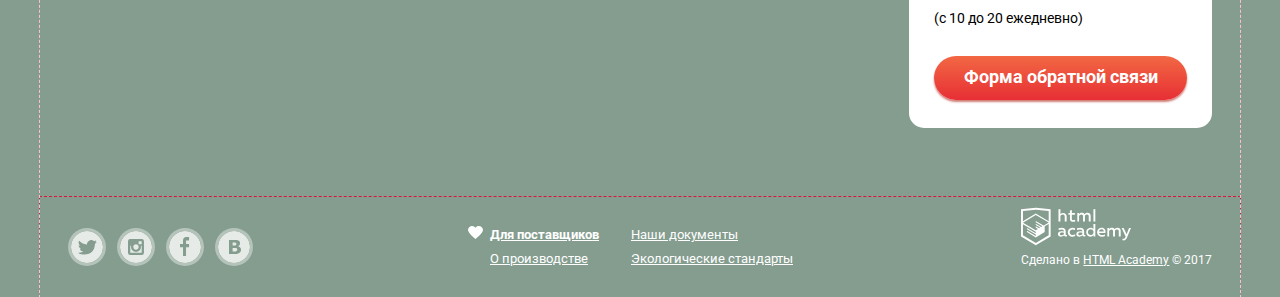
==== commit e8a32061: "Исправлены глобальные стили. Сделан фильтр цены в каталоге. Мелкие исправления." ====
--- a/index.html
+++ b/index.html
@@ -45,7 +45,7 @@
         </li>
       </ul>
       <ul class="user-bar" aria-label="Пользовательское меню" tabindex="0">
-        <li class="user-bar__item">&nbsp;
+        <li class="user-bar__item" tabindex="0">&nbsp;
           <form class="search-form" action="https://echo.htmlacademy.ru">
             <div class="field-text">
               <label class="field-text__label visually-hidden" for="user-bar-search">Поиск по сайту</label>
@@ -54,7 +54,7 @@
           </form>
         </li>
 
-        <li class="user-bar__item">Вход
+        <li class="user-bar__item" tabindex="0">Вход
           <form class="sign-up-form" action="https://echo.htmlacademy.ru">
 
             <div class="field-text">
--- a/css/style.css
+++ b/css/style.css
@@ -20,20 +20,25 @@
 
 /* ₽ символ рубля - чтоб не потерять :)) */
 
-/* Исправить высоту везде в блоках на min-height */
-
-body {
+/* body {
   display: flex;
   flex-flow: row nowrap;
   justify-content: center;
   background: rgb(132, 157, 143);
+} */
+
+body {
+  margin: 0;
+  background: rgb(132, 157, 143);
 }
 
 .page-wrapper {
-  display: flex;
-  flex-flow: column wrap;
+  /*
+  display: flex;
+  flex-flow: column wrap; */
   min-width: 900px;
   max-width: 1200px;
+  margin: 0 auto;
   outline: 1px dashed pink;
 }
 
@@ -55,17 +60,6 @@
 
 .flex-row>*:last-child {
   margin-right: 2.3%;
-}
-
-h1,
-h2,
-h3,
-h4,
-h5,
-h6 {
-  margin: 0;
-  line-height: 1.2;
-  color: white;
 }
 
 /* ------------------ #Buttons ------------------ */
@@ -83,13 +77,10 @@
   box-shadow: 0 2px 2px rgba(172, 16, 0, 0.54);
 }
 
-.btn:hover {
+.btn:hover,
+.btn:focus {
   background: linear-gradient(to top, rgba(231, 47, 53, 0.8), rgba(242, 104, 67, 0.8)), white;
   box-shadow: 0 1px 2px #ac1000;
-}
-
-.btn:focus {
-  /* Добавить красивостей */
 }
 
 .btn:active {
@@ -200,19 +191,22 @@
 
 /* ------------------ #Anchors ------------------ */
 
-a {
+.page-wrapper a {
   font-weight: 500;
   color: white;
-}
-
-a:hover {
+  text-decoration: underline;
+}
+
+.page-wrapper a:hover {
   font-weight: 500;
   color: #ffbc9e;
-}
-
-a:active {
+  text-decoration: underline;
+}
+
+.page-wrapper a:active {
   font-weight: 500;
   color: #ffbc9e;
+  text-decoration: underline;
 }
 
 /* ------------------ #Header ------------------ */
@@ -265,6 +259,7 @@
 }
 
 .main-menu__item:hover>a {
+  font-weight: 700;
   color: #323232;
   text-decoration: none;
 }
@@ -275,6 +270,7 @@
 }
 
 .main-menu__item:active>a {
+  font-weight: 700;
   color: #323232;
   text-decoration: none;
 }
@@ -286,6 +282,7 @@
 }
 
 .main-menu__item--active>a {
+  font-weight: 700;
   color: white;
   text-decoration: none;
 }
@@ -344,7 +341,9 @@
 }
 
 .main-submenu__item:hover a {
+  font-weight: 400;
   color: #323232;
+  text-decoration: none;
 }
 
 .main-submenu__item:active {
@@ -352,7 +351,9 @@
 }
 
 .main-submenu__item:active a {
+  font-weight: 400;
   color: #323232;
+  text-decoration: none;
 }
 
 .main-submenu__item--active {
@@ -360,11 +361,19 @@
 }
 
 .main-submenu__item--active a {
-  color: white;
+  font-weight: 400;
+  color: white;
+  text-decoration: none;
 }
 
 .main-submenu__item--lead a {
   font-weight: 700;
+  text-decoration: none;
+}
+
+.main-submenu__item--lead:hover a {
+  font-weight: 700;
+  text-decoration: none;
 }
 
 .main-submenu__item--divider {
@@ -531,12 +540,10 @@
 
 .sign-up-form__links a {
   color: #323232;
-  ;
 }
 
 .sign-up-form__links a:hover {
   color: #e84d37;
-  ;
 }
 
 /* ------------------ #Order ------------------ */
@@ -551,11 +558,13 @@
 /* ------------------ #Catalog-heading ------------------ */
 
 .catalog-header {
+  margin: 0;
   margin-bottom: 0;
   margin-left: 2.3%;
   font-weight: 700;
   font-size: 35px;
   line-height: 41px;
+  color: white;
 }
 
 /* ------------------ #Breadcrumbs ------------------ */
@@ -568,10 +577,20 @@
 }
 
 .breadcrumbs a {
-  display: inline-block;
+  position: relative;
+  display: inline-flex;
+  margin-right: 17px;
   font-weight: 400;
   font-size: 14px;
   line-height: 16px;
+  text-decoration: underline;
+}
+
+.breadcrumbs a:hover {
+  display: inline-flex;
+  font-weight: 400;
+  font-size: 14px;
+  line-height: 16px;
 }
 
 .breadcrumbs a:last-of-type {
@@ -580,13 +599,16 @@
 
 .breadcrumbs a:not(:last-of-type)::after {
   content: "»";
-  display: inline-block;
-  margin-top: 0;
-  margin-right: 5px;
-  margin-bottom: 0;
-  margin-left: 7px;
+  position: absolute;
+  top: 0;
+  right: -19px;
+  display: flex;
+  justify-content: center;
+  width: 16px;
+  margin: 0;
   font-size: 14px;
   line-height: 16px;
+  color: white;
 }
 
 /* ------------------ #Schedule ------------------ */
@@ -611,6 +633,14 @@
   text-decoration: none;
 }
 
+.schedule a:hover {
+  font-weight: 700;
+  font-size: 22px;
+  line-height: 24px;
+  color: white;
+  text-decoration: none;
+}
+
 /* ------------------ #Promo ------------------ */
 
 .promo {
@@ -694,7 +724,7 @@
 
 .shopping-card__cost {
   position: absolute;
-  top: 54%;
+  top: 175px;
   left: 0;
   align-self: flex-start;
   font-weight: bold;
@@ -705,7 +735,7 @@
 
 .shopping-card:hover .shopping-card__cost {
   position: absolute;
-  top: 44%;
+  top: 175px;
   left: 0;
 }
 
@@ -759,6 +789,7 @@
   margin-bottom: 40px;
   margin-left: 2.3%;
   padding: 18px;
+  background-color: tan;
   background-image: url("../img/bg/waffle-pattern.jpg");
   border: none;
   border-radius: 15px;
@@ -821,7 +852,8 @@
   min-height: 220px;
   padding: 20px;
   color: #323232;
-  background: url("../img/bg/strawberry-bg.jpg"), white;
+  background-color: white;
+  background-image: url("../img/bg/strawberry-bg.jpg");
   background-repeat: no-repeat;
   background-position: 120% 20%;
   background-size: 70%;
@@ -833,7 +865,7 @@
   font-weight: 500;
 }
 
-.blog-post__link {
+.blog-post .blog-post__link {
   display: block;
   max-width: 55%;
   margin-top: 5px;
@@ -843,7 +875,7 @@
   color: #323232;
 }
 
-.blog-post__link:hover {
+.blog-post .blog-post__link:hover {
   font-weight: bold;
   color: #e84d37;
 }
@@ -1029,6 +1061,10 @@
   font-weight: 400;
 }
 
+.doc-links__item a:hover {
+  font-weight: 400;
+}
+
 .doc-links__item:first-child a {
   font-weight: 700;
 }
@@ -1059,6 +1095,14 @@
 
 .copyright a {
   font-weight: 400;
+}
+
+.copyright a:hover {
+  font-weight: 400;
+}
+
+.copyright a:first-child {
+  text-decoration: none;
 }
 
 /* ------------------ #Modal, #Get-in-touch ------------------ */
@@ -1157,8 +1201,7 @@
   border-radius: 40px;
 }
 
-.settings__field-select,
-.settings__field-range {
+.settings__field-select {
   margin-right: 14px;
 }
 
@@ -1168,7 +1211,6 @@
 }
 
 .field-select__label,
-.field-range__label,
 .settings__legend {
   display: block;
   margin-bottom: 5px;
@@ -1217,7 +1259,7 @@
   background: rgba(255, 255, 255, 0.2);
   background-image: url("../img/icon-down-dir-dark.svg");
   background-repeat: no-repeat;
-  background-position: 170px center;
+  background-position: 166px center;
   background-size: 12px 12px;
   border: none;
   border-radius: 40px;
@@ -1225,7 +1267,56 @@
 
 /* ------------------ #Settings-#Range ------------------ */
 
+.field-range * {
+  outline: 0px dotted red;
+}
+
 .field-range {
+  position: relative;
+  display: flex;
+  justify-content: stretch;
+  align-items: center;
+  width: 175px;
+  height: 22px;
+  margin: 0 7px;
+  margin-bottom: 10px;
+}
+
+.field-range__scale {
+  width: 100%;
+  height: 4px;
+  background: rgba(248, 247, 244, .5);
+}
+
+.field-range__bar {
+  margin-left: 12px;
+margin-right: 45px;
+  height: 4px;
+  background: rgba(248, 247, 244, 1);
+}
+
+.field-range__toggle {
+  position: absolute;
+  top: 1;
+  box-sizing: content-box;
+  width: 4px;
+  height: 4px;
+  padding: 0;
+  background-color: #ababab;
+  border: 8px solid white;
+  border-radius: 50%;
+  box-shadow: 0 2px 1px 0 rgba(0, 0, 0, .1);
+}
+
+.field-range__toggle--min {
+  left: 12px;
+}
+
+.field-range__toggle--max {
+  right: 45px;
+}
+
+/* .field-range {
   position: relative;
   display: flex;
   flex-flow: row nowrap;
@@ -1251,18 +1342,6 @@
 
 .field-range__range {
   outline: 1px dotted tomato;
-}
-
-/* .field-range__range {
-  width: 195px;
-  height: 37px;
-  padding: 0 15px;
-  padding-bottom: 0;
-  font-weight: 500;
-  color: white;
-  background-color: rgba(255, 255, 255, 0.2);
-  border: none;
-  border-radius: 40px;
 } */
 
 /* ------------------ #Settings-#Radio ------------------ */
@@ -1416,10 +1495,11 @@
   margin-bottom: 30px;
   margin-left: 2.3%;
   text-align: right;
+  text-decoration: none;
   outline: 1px dashed aqua;
 }
 
-.catalog-pagination__item {
+.catalog-pagination .catalog-pagination__item {
   display: inline-flex;
   justify-content: space-around;
   align-items: center;
@@ -1438,18 +1518,21 @@
   margin-right: -10px;
 }
 
-.catalog-pagination__item:hover {
-  color: white;
+.catalog-pagination .catalog-pagination__item:hover {
+  color: white;
+  text-decoration: none;
   background-color: rgba(255, 255, 255, 0.2);
 }
 
-.catalog-pagination__item:active {
+.catalog-pagination .catalog-pagination__item:active {
   color: black;
+  text-decoration: none;
   background-color: rgba(255, 255, 255, 1);
 }
 
-.catalog-pagination__item--current {
+.catalog-pagination__item.catalog-pagination__item--current {
   color: black;
+  text-decoration: none;
   background-color: rgba(255, 255, 255, 1);
 }
 
@@ -1461,13 +1544,15 @@
   background-color: rgba(255, 255, 255, 0);
 }
 
-.catalog-pagination__item--arrow-prev {
+.catalog-pagination__item.catalog-pagination__item--arrow-prev {
+  text-decoration: none;
   background-image: url("../img/pagination-arrow-left.svg");
   background-repeat: no-repeat;
   background-position: center center;
 }
 
-.catalog-pagination__item--arrow-next {
+.catalog-pagination__item.catalog-pagination__item--arrow-next {
+  text-decoration: none;
   background-image: url("../img/pagination-arrow-right.svg");
   background-repeat: no-repeat;
   background-position: center center;
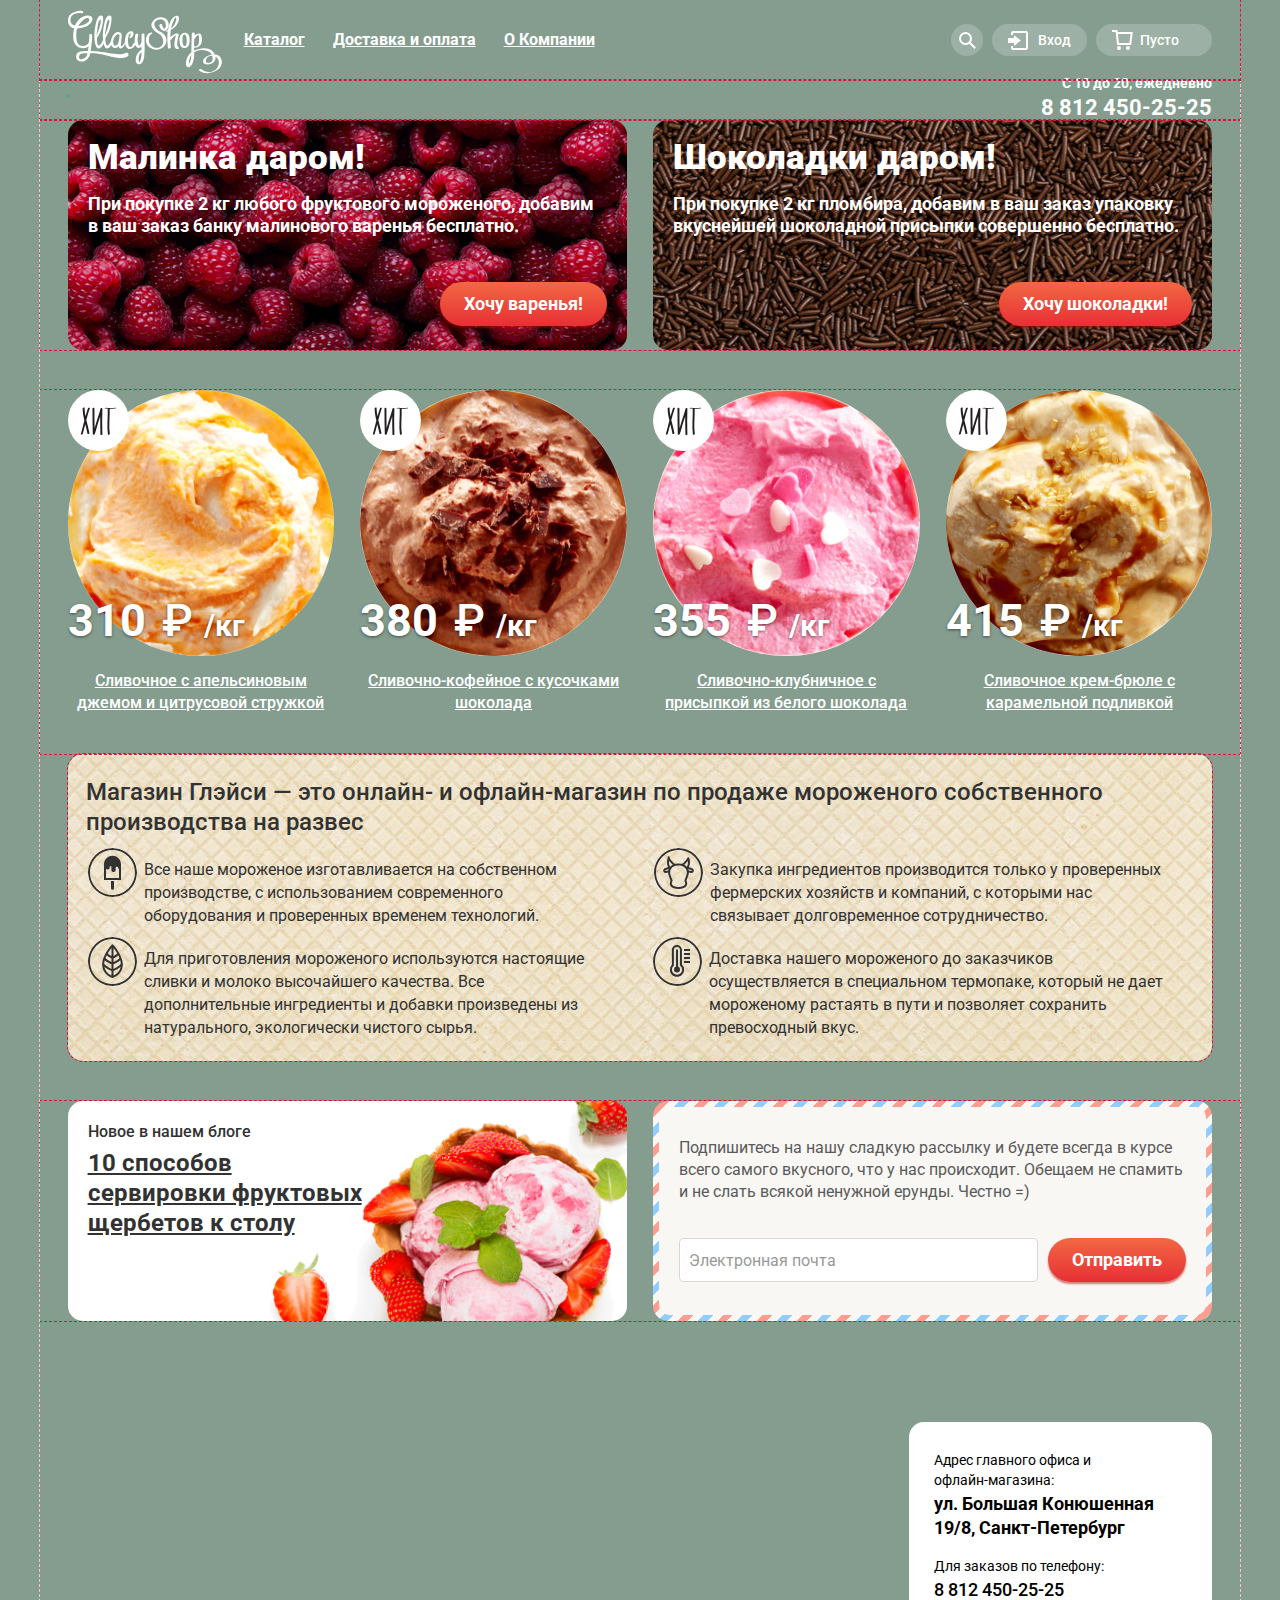
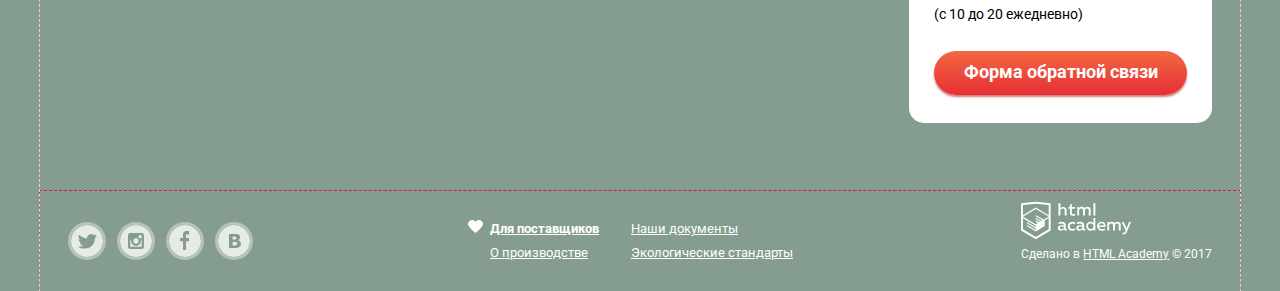
==== commit 1fda1153: "Валидация и перфекционизм." ====
--- a/index.html
+++ b/index.html
@@ -22,7 +22,7 @@
             <li class="main-submenu__item main-submenu__item--lead">
               <a href="#">Новинки</a>
             </li>
-            <li class="main-submenu__item main-submenu__item--divider"></li>
+            <li class="main-submenu__item main-submenu__item--divider">&#8203;</li>
             <li class="main-submenu__item">
               <a href="catalog.html">Сливочные</a>
             </li>
@@ -85,13 +85,17 @@
     </header>
 
     <div class="flex-row below-header-bar">
-        <p class="breadcrumbs"><span class="visually-hidden">Now it's Empty</span></p>
-      <p class="schedule" aria-label="Режим работы" tabindex="0">С 10 до 20, ежедневно<br>
+      <p class="breadcrumbs">
+        <span class="visually-hidden">Now it's Empty</span>
+      </p>
+      <p class="schedule" aria-label="Режим работы" tabindex="0">С 10 до 20, ежедневно
+        <br>
         <a href="tel:+78214502525" aria-label="Позвоните нам по этому телефону">8 812 450-25-25</a>
       </p>
     </div>
 
     <section class="carousel" hidden>
+      <h2 class="visually-hidden">Это просто невероятно! Скупай всё!</h2>
 
       <div class="carousel__slide">
         <img src="img/slider/slide-1.png" width="1045" height="881" alt="Крем-брюле и пломбир с малиновым джемом" class="slide__image">
@@ -119,6 +123,7 @@
 
 
     <main>
+      <h1 class="visually-hidden">Gllacy. Вкуснее только Петрохолод.</h1>
 
       <section class="promo flex-row">
 
@@ -147,36 +152,44 @@
 
         <div class="flex-row">
           <div class="shopping-card">
-            <span class="shopping-card__schild-hit"></span>
+            <span class="shopping-card__schild-hit">&#8203;</span>
             <img src="img/ice-cream/popular-icecream-1.jpg" width="267" height="267" class="shopping-card__img" alt="Сливочное с апельсиновым джемом и цитрусовой стружкой">
-            <p class="shopping-card__cost">310<span class="ruble-sign">₽</span></p>
+            <p class="shopping-card__cost">310
+              <span class="ruble-sign">₽</span>
+            </p>
             <a href="#">Сливочное с апельсиновым джемом и цитрусовой стружкой
             </a>
             <button class="btn" type="button">Быстрый просмотр</button>
           </div>
 
           <div class="shopping-card">
-            <span class="shopping-card__schild-hit"></span>
+            <span class="shopping-card__schild-hit">&#8203;</span>
             <img src="img/ice-cream/popular-icecream-2.jpg" width="267" height="267" class="shopping-card__img" alt="Сливочно-кофейное с кусочками шоколада">
-            <p class="shopping-card__cost">380<span class="ruble-sign">₽</span></p>
+            <p class="shopping-card__cost">380
+              <span class="ruble-sign">₽</span>
+            </p>
             <a href="#">Сливочно-кофейное с кусочками шоколада
             </a>
             <button class="btn" type="button">Быстрый просмотр</button>
           </div>
 
           <div class="shopping-card">
-            <span class="shopping-card__schild-hit"></span>
+            <span class="shopping-card__schild-hit">&#8203;</span>
             <img src="img/ice-cream/popular-icecream-3.jpg" width="267" height="267" class="shopping-card__img" alt="Сливочно-клубничное с присыпкой из белого шоколада">
-            <p class="shopping-card__cost">355<span class="ruble-sign">₽</span></p>
+            <p class="shopping-card__cost">355
+              <span class="ruble-sign">₽</span>
+            </p>
             <a href="#">Сливочно-клубничное с присыпкой из белого шоколада
             </a>
             <button class="btn" type="button">Быстрый просмотр</button>
           </div>
 
           <div class="shopping-card">
-            <span class="shopping-card__schild-hit"></span>
+            <span class="shopping-card__schild-hit">&#8203;</span>
             <img src="img/ice-cream/popular-icecream-4.jpg" width="267" height="267" class="shopping-card__img" alt="Сливочное крем-брюле с карамельной подливкой">
-            <p class="shopping-card__cost">415<span class="ruble-sign">₽</span></p>
+            <p class="shopping-card__cost">415
+              <span class="ruble-sign">₽</span>
+            </p>
             <a href="#">Сливочное крем-брюле с карамельной подливкой
             </a>
             <button class="btn" type="button">Быстрый просмотр</button>
@@ -208,12 +221,14 @@
 
       <div class="flex-row">
         <article class="blog-post">
+          <h3 class="visually-hidden">Читайте наш блог!</h3>
           <b>Новое в нашем блоге</b>
           <a href="#" class="blog-post__link">10 способов сервировки фруктовых щербетов к столу
           </a>
         </article>
 
         <section class="subscribe">
+          <h3 class="visually-hidden">Узнавай всё первым!</h3>
           <div class="subscribe-inner">
             <p>Подпишитесь на нашу сладкую рассылку и будете всегда в курсе всего самого вкусного, что у нас происходит. Обещаем
               не спамить и не слать всякой ненужной ерунды. Честно =)</p>
@@ -231,11 +246,10 @@
 
 
       <section class="map">
-
-        <iframe src="https://snazzymaps.com/embed/52710" width="100%" height="430px" style="border:none;">
-          Ваш браузер не поддерживает iframe — обновите его!</iframe>
-        <!-- <img src="img/bg/map-raster-image.jpg" width="100%" height="430px" alt="Карта"> -->
+        <h2 class="visually-hidden">Где же нас найти?</h2>
+        <iframe src="https://snazzymaps.com/embed/52710" height="430" style="border:none;"></iframe>
         <article class="contact">
+          <h3 class="visually-hidden">Выходи на контакт🖖</h3>
           <small>Адрес главного офиса и
             <br> офлайн-магазина:</small>
           <address aria-label="Наш адрес и телефон">
@@ -303,6 +317,7 @@
 
 
   <section class="modal">
+    <h2 class="visually-hidden">Свяжитесь с нами!</h2>
     <!-- Окно включается через css, путём переключения свойства display -->
     <div class="get-in-touch" aria-label="Форма для связи с нами" tabindex="0">
       <b>Мы обязательно вам ответим!</b>
@@ -325,7 +340,7 @@
 
       </form>
 
-      <button class="close-modal" type="button" aria-label="Закрыть окно обратной связи"></button>
+      <button class="close-modal" type="button" aria-label="Закрыть окно обратной связи">&#8203;</button>
     </div>
   </section>
   <script src="js/app.js"></script>
--- a/css/style.css
+++ b/css/style.css
@@ -306,7 +306,7 @@
 
 .main-submenu {
   position: absolute;
-  top: 40px;
+  top: 35px;
   left: -10px;
   z-index: 2;
   display: none;
@@ -493,7 +493,7 @@
 
 .user-bar__item:hover .search-form {
   position: absolute;
-  top: 40px;
+  top: 35px;
   right: 0;
   display: block;
   width: 340px;
@@ -507,7 +507,7 @@
 
 .user-bar__item:hover .sign-up-form {
   position: absolute;
-  top: 40px;
+  top: 35px;
   right: 0;
   display: flex;
   flex-flow: column wrap;
@@ -550,9 +550,115 @@
 
 .user-bar__item:hover .order {
   position: absolute;
-  top: 40px;
+  top: 35px;
   right: 0;
-  display: block;
+  display: flex;
+}
+
+.order {
+  flex-flow: column nowrap;
+  align-items: flex-end;
+}
+.order-list {
+  margin: 0;
+  padding: 0;
+}
+.order-item {
+  display: flex;
+  flex-flow: row nowrap;
+  justify-content: space-between;
+  align-items: flex-start;
+  min-height: 52px;
+  font-size: 13px;
+  line-height: 16px;
+  font-weight: 400;
+  color: #323232;
+}
+.order-item__remove {
+  width: 11px;
+  height: 11px;
+  border: none;
+  margin: 0;
+  margin-top: 11px;
+  margin-right: 15px;
+  background-color: transparent;
+  background-image: url("../img/x-icon.svg");
+  background-repeat: no-repeat;
+  background-position: center center;
+  background-size: 100% 100%;
+}
+.order-item__thumb {
+  width: 33px;
+  height: 33px;
+  border: none;
+  border-radius: 50%;
+  margin: 0;
+  margin-right: 12px;
+}
+.order-item__name {
+  align-self: baseline;
+  margin: 0;
+  margin-top: 10px;
+  margin-right: 20px;
+  width: 220px;
+}
+.order-item__qty {
+  display: inline-flex;
+  justify-content: flex-end;
+  margin: 0;
+  margin-left: auto;
+  margin-top: 10px;
+  white-space: nowrap;
+  width: 100px;
+}
+.order-item__weight {
+
+}
+.order-item__price {
+  color: #999;
+}
+.order-item__cost {
+  display: inline-flex;
+  justify-content: flex-end;
+  margin: 0;
+  margin-top: 10px;
+  margin-right: 16px;
+  white-space: nowrap;
+  min-width: 80px;
+}
+
+.order__total {
+  font-size: 15px;
+  line-height: 18px;
+  color: #323232;
+}
+
+.order-item__weight::after {
+  content: "\00A0кг\00A0";
+}
+.order-item__price::before {
+  content: "\00A0";
+}
+.order-item__price::after {
+  content: "\00A0руб.";
+}
+.order-item__cost::after {
+  content: "\00A0руб.";
+}
+.order__total-value::after {
+  content: "\00A0руб.";
+}
+.order-item--divider {
+  display: block;
+  height: 1px;
+}
+.order-item--divider::before {
+  content: "";
+  display: block;
+  width: auto;
+  height: 1px;
+  margin: 5px 0;
+  background: rgb(208, 209, 206);
 }
 
 /* ------------------ #Catalog-heading ------------------ */
@@ -926,6 +1032,9 @@
 
 .map {
   position: relative;
+  display: flex;
+  flex-flow: column nowrap;
+  align-items: stretch;
   min-height: 430px;
   margin-top: 40px;
   background-image: url("img/bg/map-raster-image.jpg");
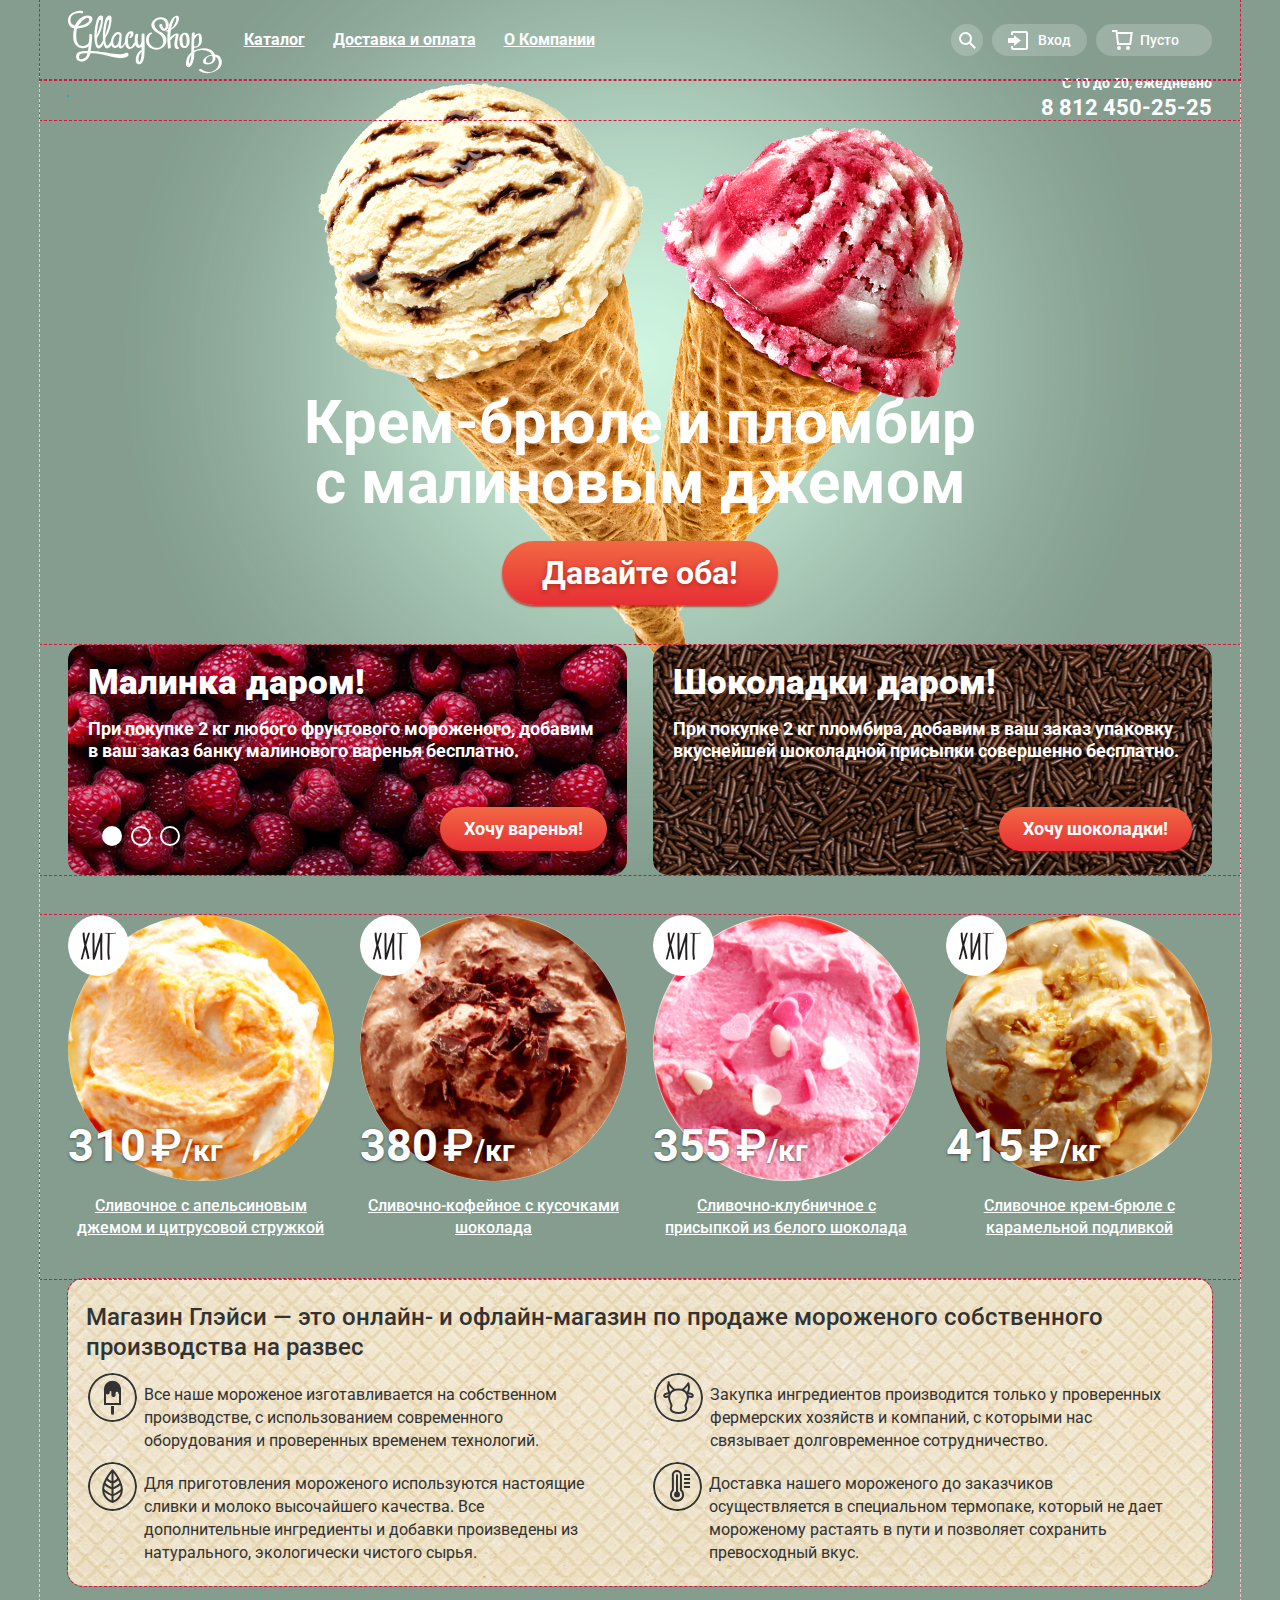
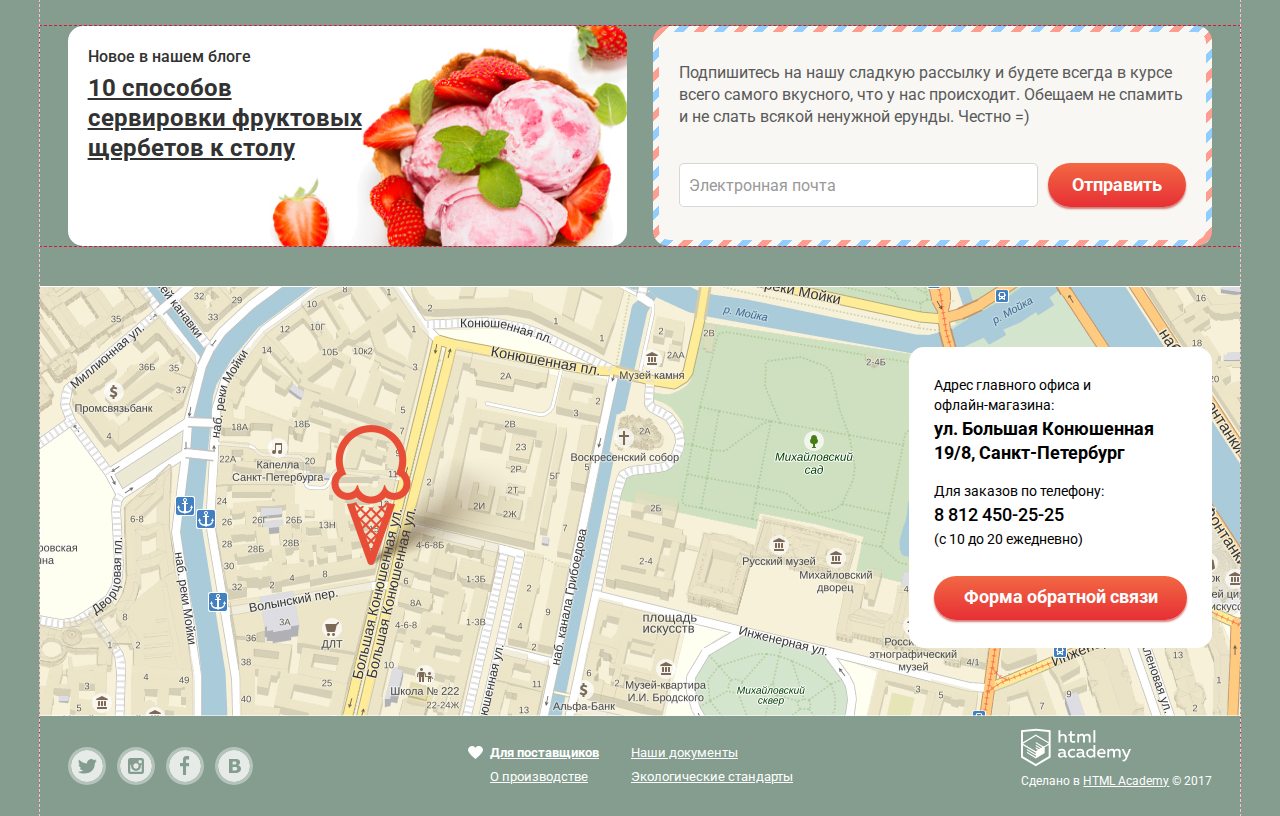
==== commit fc6cb8d6: "Сделан слайдер, оживил модалку, кое-что по кроссбраузерности." ====
--- a/index.html
+++ b/index.html
@@ -10,315 +10,314 @@
 </head>
 
 <body>
-  <div class="page-wrapper">
-    <header class="main-header flex-row">
-      <a href="#" class="main-logo">
-        <img src="img/gllacy-logo.svg" width="154" height="64" alt="Gllacy logo" class="main-logo__img">
-      </a>
-      <ul class="main-menu" aria-label="Навигация по сайту" tabindex="0">
-        <li class="main-menu__item">
-          <a href="#">Каталог</a>
-          <ul class="main-submenu">
-            <li class="main-submenu__item main-submenu__item--lead">
-              <a href="#">Новинки</a>
-            </li>
-            <li class="main-submenu__item main-submenu__item--divider">&#8203;</li>
-            <li class="main-submenu__item">
-              <a href="catalog.html">Сливочные</a>
-            </li>
-            <li class="main-submenu__item">
-              <a href="#">Щербеты</a>
-            </li>
-            <li class="main-submenu__item">
-              <a href="#">Фруктовый лёд</a>
-            </li>
-            <li class="main-submenu__item">
-              <a href="#">Мелорин</a>
-            </li>
-          </ul>
-        </li>
-        <li class="main-menu__item">
-          <a href="#">Доставка и оплата</a>
-        </li>
-        <li class="main-menu__item">
-          <a href="#">О Компании</a>
-        </li>
-      </ul>
-      <ul class="user-bar" aria-label="Пользовательское меню" tabindex="0">
-        <li class="user-bar__item" tabindex="0">&nbsp;
-          <form class="search-form" action="https://echo.htmlacademy.ru">
-            <div class="field-text">
-              <label class="field-text__label visually-hidden" for="user-bar-search">Поиск по сайту</label>
-              <input class="field-text__input" id="user-bar-search" type="search" name="search" placeholder="Что ищем?">
-            </div>
-          </form>
-        </li>
-
-        <li class="user-bar__item" tabindex="0">Вход
-          <form class="sign-up-form" action="https://echo.htmlacademy.ru">
-
-            <div class="field-text">
-              <label class="field-text__label visually-hidden" for="sign-up-form-name">Электронная почта для входа на сайт</label>
-              <input class="field-text__input" id="sign-up-form-name" type="email" name="user" placeholder="Электронная почта">
-            </div>
-
-            <div class="field-text">
-              <label class="field-text__label visually-hidden" for="sign-up-form-pass">Пароль для входа на сайт</label>
-              <input class="field-text__input" id="sign-up-form-pass" type="password" name="password" placeholder="Пароль">
-            </div>
-
-            <div class="sign-up-form__control">
-              <button class="btn" type="submit">Войти</button>
-
-              <div class="sign-up-form__links">
-                <a href="#">Забыли пароль?</a>
-                <a href="#">Новая регистрация</a>
+  <input class="visually-hidden" type="radio" id="slide-1" name="toggle" checked>
+  <input class="visually-hidden" type="radio" id="slide-2" name="toggle">
+  <input class="visually-hidden" type="radio" id="slide-3" name="toggle">
+  <div class="site-wrapper">
+    <div class="page-wrapper">
+      <header class="main-header flex-row">
+        <a href="#" class="main-logo">
+          <img src="img/gllacy-logo.svg" width="154" height="64" alt="Gllacy logo" class="main-logo__img">
+        </a>
+        <ul class="main-menu" aria-label="Навигация по сайту" tabindex="0">
+          <li class="main-menu__item">
+            <a href="#">Каталог</a>
+            <ul class="main-submenu">
+              <li class="main-submenu__item main-submenu__item--lead">
+                <a href="#">Новинки</a>
+              </li>
+              <li class="main-submenu__item main-submenu__item--divider">&#8203;</li>
+              <li class="main-submenu__item">
+                <a href="catalog.html">Сливочные</a>
+              </li>
+              <li class="main-submenu__item">
+                <a href="#">Щербеты</a>
+              </li>
+              <li class="main-submenu__item">
+                <a href="#">Фруктовый лёд</a>
+              </li>
+              <li class="main-submenu__item">
+                <a href="#">Мелорин</a>
+              </li>
+            </ul>
+          </li>
+          <li class="main-menu__item">
+            <a href="#">Доставка и оплата</a>
+          </li>
+          <li class="main-menu__item">
+            <a href="#">О Компании</a>
+          </li>
+        </ul>
+        <ul class="user-bar" aria-label="Пользовательское меню" tabindex="0">
+          <li class="user-bar__item" tabindex="0">&nbsp;
+            <form class="search-form" action="https://echo.htmlacademy.ru">
+              <div class="field-text">
+                <label class="field-text__label visually-hidden" for="user-bar-search">Поиск по сайту</label>
+                <input class="field-text__input" id="user-bar-search" type="search" name="search" placeholder="Что ищем?" required>
               </div>
-            </div>
-          </form>
-        </li>
-
-        <li class="user-bar__item" aria-label="Список заказов пуст" tabindex="0">
-          Пусто
-        </li>
-      </ul>
-    </header>
-
-    <div class="flex-row below-header-bar">
-      <p class="breadcrumbs">
-        <span class="visually-hidden">Now it's Empty</span>
-      </p>
-      <p class="schedule" aria-label="Режим работы" tabindex="0">С 10 до 20, ежедневно
-        <br>
-        <a href="tel:+78214502525" aria-label="Позвоните нам по этому телефону">8 812 450-25-25</a>
-      </p>
+            </form>
+          </li>
+
+          <li class="user-bar__item" tabindex="0">Вход
+            <form class="sign-up-form" action="https://echo.htmlacademy.ru">
+
+              <div class="field-text">
+                <label class="field-text__label visually-hidden" for="sign-up-form-name">Электронная почта для входа на сайт</label>
+                <input class="field-text__input" id="sign-up-form-name" type="email" name="user" placeholder="Электронная почта" required>
+              </div>
+
+              <div class="field-text">
+                <label class="field-text__label visually-hidden" for="sign-up-form-pass">Пароль для входа на сайт</label>
+                <input class="field-text__input" id="sign-up-form-pass" type="password" name="password" placeholder="Пароль" required>
+              </div>
+
+              <div class="sign-up-form__control">
+                <button class="btn" type="submit">Войти</button>
+
+                <div class="sign-up-form__links">
+                  <a href="#">Забыли пароль?</a>
+                  <a href="#">Новая регистрация</a>
+                </div>
+              </div>
+            </form>
+          </li>
+
+          <li class="user-bar__item" aria-label="Список заказов пуст" tabindex="0">
+            Пусто
+          </li>
+        </ul>
+      </header>
+
+      <div class="flex-row below-header-bar">
+        <p class="breadcrumbs">
+          <span class="visually-hidden">Now it's Empty</span>
+        </p>
+        <p class="schedule" aria-label="Режим работы" tabindex="0">С 10 до 20, ежедневно
+          <br>
+          <a href="tel:+78214502525" aria-label="Позвоните нам по этому телефону">8 812 450-25-25</a>
+        </p>
+      </div>
+
+      <section class="carousel">
+        <h2 class="visually-hidden">Это просто невероятно! Скупай всё!</h2>
+
+        <div class="carousel-pagination">
+          <label class="carousel-pagination__item" for="slide-1">&#8203;</label>
+          <label class="carousel-pagination__item" for="slide-2">&#8203;</label>
+          <label class="carousel-pagination__item" for="slide-3">&#8203;</label>
+        </div>
+
+        <div class="carousel__slide slide">
+          <!--
+          <img src="img/slider/slide-1.png" width="1045" height="881" alt="Крем-брюле и пломбир с малиновым джемом" class="slide__image"> -->
+          <strong class="slide__lead" tabindex="0">Крем-брюле и пломбир с&nbsp;малиновым джемом</strong>
+        </div>
+
+        <div class="carousel__slide slide">
+          <!--
+          <img src="img/slider/slide-2.png" width="1045" height="881" alt="Шоколадный пломбир и лимонный сорбет" class="slide__image"> -->
+          <strong class="slide__lead" tabindex="0">Шоколадный пломбир и&nbsp;лимонный сорбет</strong>
+        </div>
+
+        <div class="carousel__slide slide">
+          <!--
+          <img src="img/slider/slide-3.png" width="1045" height="881" alt="Пломбир с помадкой и клубничный щербет" class="slide__image"> -->
+          <strong class="slide__lead" tabindex="0">Пломбир с помадкой и&nbsp;клубничный щербет</strong>
+        </div>
+
+        <button class="btn btn--big" aria-label="Добавить в корзину это предложение">Давайте оба!</button>
+
+      </section>
+
+
+      <main>
+        <h1 class="visually-hidden">Gllacy. Вкуснее только Петрохолод.</h1>
+
+        <section class="promo flex-row">
+
+          <h2 class="visually-hidden">Аттракцион невиданной щедрости</h2>
+
+          <div class="promo-case">
+            <b class="promo-case__slogan">Малинка даром!</b>
+            <p class="promo-case__lead" tabindex="0">При покупке 2 кг любого фруктового мороженого, добавим в ваш заказ банку малинового варенья бесплатно.
+            </p>
+            <button class="btn" aria-label="Добавить в корзину это предложение">Хочу варенья!</button>
+          </div>
+
+          <div class="promo-case">
+            <b class="promo-case__slogan">Шоколадки даром!</b>
+            <p class="promo-case__lead" tabindex="0">При покупке 2 кг пломбира, добавим в ваш заказ упаковку вкуснейшей шоколадной присыпки совершенно бесплатно.
+            </p>
+            <button class="btn" aria-label="Добавить в корзину это предложение">Хочу шоколадки!</button>
+          </div>
+
+        </section>
+
+
+        <section class="popular" aria-label="Популярные товары" tabindex="0">
+
+          <h2 class="visually-hidden">Хит-парад</h2>
+
+          <div class="flex-row">
+            <div class="shopping-card">
+              <span class="shopping-card__schild-hit">&#8203;</span>
+              <img src="img/ice-cream/popular-icecream-1.jpg" width="267" height="267" class="shopping-card__img" alt="Сливочное с апельсиновым джемом и цитрусовой стружкой">
+              <p class="shopping-card__cost">310<span class="ruble-sign">₽</span></p>
+              <a href="#">Сливочное с апельсиновым джемом и цитрусовой стружкой
+              </a>
+              <button class="btn" type="button">Быстрый просмотр</button>
+            </div>
+
+            <div class="shopping-card">
+              <span class="shopping-card__schild-hit">&#8203;</span>
+              <img src="img/ice-cream/popular-icecream-2.jpg" width="267" height="267" class="shopping-card__img" alt="Сливочно-кофейное с кусочками шоколада">
+              <p class="shopping-card__cost">380<span class="ruble-sign">₽</span></p>
+              <a href="#">Сливочно-кофейное с кусочками шоколада
+              </a>
+              <button class="btn" type="button">Быстрый просмотр</button>
+            </div>
+
+            <div class="shopping-card">
+              <span class="shopping-card__schild-hit">&#8203;</span>
+              <img src="img/ice-cream/popular-icecream-3.jpg" width="267" height="267" class="shopping-card__img" alt="Сливочно-клубничное с присыпкой из белого шоколада">
+              <p class="shopping-card__cost">355<span class="ruble-sign">₽</span></p>
+              <a href="#">Сливочно-клубничное с присыпкой из белого шоколада </a>
+              <button class="btn" type="button">Быстрый просмотр</button>
+            </div>
+
+            <div class="shopping-card">
+              <span class="shopping-card__schild-hit">&#8203;</span>
+              <img src="img/ice-cream/popular-icecream-4.jpg" width="267" height="267" class="shopping-card__img" alt="Сливочное крем-брюле с карамельной подливкой">
+              <p class="shopping-card__cost">415<span class="ruble-sign">₽</span></p>
+              <a href="#">Сливочное крем-брюле с карамельной подливкой
+              </a>
+              <button class="btn" type="button">Быстрый просмотр</button>
+            </div>
+          </div>
+
+        </section>
+
+
+        <section class="advantages flex-row">
+          <h2 class="visually-hidden">Преимущества</h2>
+
+          <b class="advantages__title">Магазин Глэйси — это онлайн- и офлайн-магазин по продаже мороженого собственного производства на развес</b>
+
+          <p class="advantages__item">Все наше мороженое изготавливается на собственном производстве, с использованием современного оборудования и проверенных
+            временем технологий.</p>
+
+          <p class="advantages__item">Закупка ингредиентов производится только у проверенных фермерских хозяйств и компаний, с которыми нас связывает
+            долговременное сотрудничество.
+          </p>
+
+          <p class="advantages__item">Для приготовления мороженого используются настоящие сливки и молоко высочайшего качества. Все дополнительные ингредиенты
+            и добавки произведены из натурального, экологически чистого сырья.</p>
+
+          <p class="advantages__item">Доставка нашего мороженого до заказчиков осуществляется в специальном термопаке, который не дает мороженому растаять
+            в пути и позволяет сохранить превосходный вкус.</p>
+        </section>
+
+
+        <div class="flex-row">
+          <article class="blog-post">
+            <h3 class="visually-hidden">Читайте наш блог!</h3>
+            <b>Новое в нашем блоге</b>
+            <a href="#" class="blog-post__link">10 способов сервировки фруктовых щербетов к столу
+            </a>
+          </article>
+
+          <section class="subscribe">
+            <h3 class="visually-hidden">Узнавай всё первым!</h3>
+            <div class="subscribe-inner">
+              <p>Подпишитесь на нашу сладкую рассылку и будете всегда в курсе всего самого вкусного, что у нас происходит. Обещаем
+                не спамить и не слать всякой ненужной ерунды. Честно =)</p>
+              <form class="subscribe-form" action="https://echo.htmlacademy.ru">
+                <div class="field-text">
+                  <label class="field-text__label visually-hidden" for="subscribe-email">Электронная почта для оформления подписки</label>
+                  <input class="field-text__input" id="subscribe-email" type="email" name="subscribe" placeholder="Электронная почта" required>
+                </div>
+                <button class="btn" type="submit">Отправить</button>
+              </form>
+            </div>
+          </section>
+
+        </div>
+
+
+        <section class="map">
+          <h2 class="visually-hidden">Где же нас найти?</h2>
+          <iframe src="https://snazzymaps.com/embed/52710" height="430" style="border:none;"></iframe>
+          <article class="contact">
+            <h3 class="visually-hidden">Выходи на контакт🖖</h3>
+            <small>Адрес главного офиса и
+              <br> офлайн-магазина:</small>
+            <address aria-label="Наш адрес и телефон">
+              <b>ул. Большая Конюшенная
+                <br> 19/8, Санкт-Петербург</b>
+            </address>
+            <small>Для заказов по телефону:</small>
+            <b>
+              <a href="tel:+78214502525" aria-label="Позвоните нам по этому телефону">8 812 450-25-25</a>
+            </b>
+            <small>(с 10 до 20 ежедневно)</small>
+            <button type="button" class="btn js-open-modal">Форма обратной связи</button>
+          </article>
+
+        </section>
+
+      </main>
+
+
+      <footer class="main-footer flex-row">
+
+        <ul class="socials" aria-label="Gllacy в социальных сетях" tabindex="0">
+          <li class="socials__item">
+            <a href="https://twitter.com/htmlacademy_ru" aria-label="Мы в Twitter" target="_blank"></a>
+          </li>
+          <li class="socials__item">
+            <a href="https://www.instagram.com/htmlacademy/" aria-label="Мы в Instagram" target="_blank"></a>
+          </li>
+          <li class="socials__item">
+            <a href="https://www.facebook.com/htmlacademy" aria-label="Мы на Facebook" target="_blank"></a>
+          </li>
+          <li class="socials__item">
+            <a href="https://vk.com/intensive_htmlcss_20" aria-label="Мы в Контакте" target="_blank"></a>
+          </li>
+        </ul>
+
+        <ul class="doc-links" aria-label="Здесь ссылки на информацию, которая может быть вам полезна" tabindex="0">
+          <li class="doc-links__item">
+            <a href="#">Для поставщиков</a>
+          </li>
+
+          <li class="doc-links__item">
+            <a href="#">О производстве</a>
+          </li>
+
+          <li class="doc-links__item">
+            <a href="#">Наши документы</a>
+          </li>
+
+          <li class="doc-links__item">
+            <a href="#">Экологические стандарты</a>
+          </li>
+        </ul>
+
+        <p class="copyright">
+          <a href="https://htmlacademy.ru/intensive/htmlcss">
+            <img src="img/htmlacademy-logo.svg" width="110" height="39" alt="HTML Academy logo">
+          </a>
+          <br> Сделано в
+          <a href="https://htmlacademy.ru/intensive/htmlcss">HTML Academy</a> &copy; 2017
+        </p>
+
+      </footer>
     </div>
-
-    <section class="carousel" hidden>
-      <h2 class="visually-hidden">Это просто невероятно! Скупай всё!</h2>
-
-      <div class="carousel__slide">
-        <img src="img/slider/slide-1.png" width="1045" height="881" alt="Крем-брюле и пломбир с малиновым джемом" class="slide__image">
-        <strong class="slide__lead" tabindex="0">Крем-брюле и пломбир с малиновым джемом</strong>
-      </div>
-
-      <div class="carousel__slide">
-        <img src="img/slider/slide-2.png" width="1045" height="881" alt="Шоколадный пломбир и лимонный сорбет" class="slide__image">
-        <strong class="slide__lead" tabindex="0">Шоколадный пломбир и лимонный сорбет</strong>
-      </div>
-
-      <div class="carousel__slide">
-        <img src="img/slider/slide-3.png" width="1045" height="881" alt="Пломбир с помадкой и клубничный щербет" class="slide__image">
-        <strong class="slide__lead" tabindex="0">Пломбир с помадкой и клубничный щербет</strong>
-      </div>
-
-      <button class="btn btn--big" aria-label="Добавить в корзину это предложение">Давайте оба!</button>
-
-      <ul class="carousel__pagination">
-        <li class="carousel__pagination-btn">[O]</li>
-        <li class="carousel__pagination-btn">[O]</li>
-        <li class="carousel__pagination-btn">[O]</li>
-      </ul>
-    </section>
-
-
-    <main>
-      <h1 class="visually-hidden">Gllacy. Вкуснее только Петрохолод.</h1>
-
-      <section class="promo flex-row">
-
-        <h2 class="visually-hidden">Аттракцион невиданной щедрости</h2>
-
-        <div class="promo-case">
-          <b class="promo-case__slogan">Малинка даром!</b>
-          <p class="promo-case__lead" tabindex="0">При покупке 2 кг любого фруктового мороженого, добавим в ваш заказ банку малинового варенья бесплатно.
-          </p>
-          <button class="btn" aria-label="Добавить в корзину это предложение">Хочу варенья!</button>
-        </div>
-
-        <div class="promo-case">
-          <b class="promo-case__slogan">Шоколадки даром!</b>
-          <p class="promo-case__lead" tabindex="0">При покупке 2 кг пломбира, добавим в ваш заказ упаковку вкуснейшей шоколадной присыпки совершенно бесплатно.
-          </p>
-          <button class="btn" aria-label="Добавить в корзину это предложение">Хочу шоколадки!</button>
-        </div>
-
-      </section>
-
-
-      <section class="popular" aria-label="Популярные товары" tabindex="0">
-
-        <h2 class="visually-hidden">Хит-парад</h2>
-
-        <div class="flex-row">
-          <div class="shopping-card">
-            <span class="shopping-card__schild-hit">&#8203;</span>
-            <img src="img/ice-cream/popular-icecream-1.jpg" width="267" height="267" class="shopping-card__img" alt="Сливочное с апельсиновым джемом и цитрусовой стружкой">
-            <p class="shopping-card__cost">310
-              <span class="ruble-sign">₽</span>
-            </p>
-            <a href="#">Сливочное с апельсиновым джемом и цитрусовой стружкой
-            </a>
-            <button class="btn" type="button">Быстрый просмотр</button>
-          </div>
-
-          <div class="shopping-card">
-            <span class="shopping-card__schild-hit">&#8203;</span>
-            <img src="img/ice-cream/popular-icecream-2.jpg" width="267" height="267" class="shopping-card__img" alt="Сливочно-кофейное с кусочками шоколада">
-            <p class="shopping-card__cost">380
-              <span class="ruble-sign">₽</span>
-            </p>
-            <a href="#">Сливочно-кофейное с кусочками шоколада
-            </a>
-            <button class="btn" type="button">Быстрый просмотр</button>
-          </div>
-
-          <div class="shopping-card">
-            <span class="shopping-card__schild-hit">&#8203;</span>
-            <img src="img/ice-cream/popular-icecream-3.jpg" width="267" height="267" class="shopping-card__img" alt="Сливочно-клубничное с присыпкой из белого шоколада">
-            <p class="shopping-card__cost">355
-              <span class="ruble-sign">₽</span>
-            </p>
-            <a href="#">Сливочно-клубничное с присыпкой из белого шоколада
-            </a>
-            <button class="btn" type="button">Быстрый просмотр</button>
-          </div>
-
-          <div class="shopping-card">
-            <span class="shopping-card__schild-hit">&#8203;</span>
-            <img src="img/ice-cream/popular-icecream-4.jpg" width="267" height="267" class="shopping-card__img" alt="Сливочное крем-брюле с карамельной подливкой">
-            <p class="shopping-card__cost">415
-              <span class="ruble-sign">₽</span>
-            </p>
-            <a href="#">Сливочное крем-брюле с карамельной подливкой
-            </a>
-            <button class="btn" type="button">Быстрый просмотр</button>
-          </div>
-        </div>
-
-      </section>
-
-
-      <section class="advantages flex-row">
-        <h2 class="visually-hidden">Преимущества</h2>
-
-        <b class="advantages__title">Магазин Глэйси — это онлайн- и офлайн-магазин по продаже мороженого собственного производства на развес</b>
-
-        <p class="advantages__item">Все наше мороженое изготавливается на собственном производстве, с использованием современного оборудования и проверенных
-          временем технологий.</p>
-
-        <p class="advantages__item">Закупка ингредиентов производится только у проверенных фермерских хозяйств и компаний, с которыми нас связывает долговременное
-          сотрудничество.
-        </p>
-
-        <p class="advantages__item">Для приготовления мороженого используются настоящие сливки и молоко высочайшего качества. Все дополнительные ингредиенты
-          и добавки произведены из натурального, экологически чистого сырья.</p>
-
-        <p class="advantages__item">Доставка нашего мороженого до заказчиков осуществляется в специальном термопаке, который не дает мороженому растаять
-          в пути и позволяет сохранить превосходный вкус.</p>
-      </section>
-
-
-      <div class="flex-row">
-        <article class="blog-post">
-          <h3 class="visually-hidden">Читайте наш блог!</h3>
-          <b>Новое в нашем блоге</b>
-          <a href="#" class="blog-post__link">10 способов сервировки фруктовых щербетов к столу
-          </a>
-        </article>
-
-        <section class="subscribe">
-          <h3 class="visually-hidden">Узнавай всё первым!</h3>
-          <div class="subscribe-inner">
-            <p>Подпишитесь на нашу сладкую рассылку и будете всегда в курсе всего самого вкусного, что у нас происходит. Обещаем
-              не спамить и не слать всякой ненужной ерунды. Честно =)</p>
-            <form class="subscribe-form" action="https://echo.htmlacademy.ru">
-              <div class="field-text">
-                <label class="field-text__label visually-hidden" for="subscribe-email">Электронная почта для оформления подписки</label>
-                <input class="field-text__input" id="subscribe-email" type="email" name="subscribe" placeholder="Электронная почта">
-              </div>
-              <button class="btn" type="submit">Отправить</button>
-            </form>
-          </div>
-        </section>
-
-      </div>
-
-
-      <section class="map">
-        <h2 class="visually-hidden">Где же нас найти?</h2>
-        <iframe src="https://snazzymaps.com/embed/52710" height="430" style="border:none;"></iframe>
-        <article class="contact">
-          <h3 class="visually-hidden">Выходи на контакт🖖</h3>
-          <small>Адрес главного офиса и
-            <br> офлайн-магазина:</small>
-          <address aria-label="Наш адрес и телефон">
-            <b>ул. Большая Конюшенная
-              <br> 19/8, Санкт-Петербург</b>
-          </address>
-          <small>Для заказов по телефону:</small>
-          <b>
-            <a href="tel:+78214502525" aria-label="Позвоните нам по этому телефону">8 812 450-25-25</a>
-          </b>
-          <small>(с 10 до 20 ежедневно)</small>
-          <button type="button" class="btn">Форма обратной связи</button>
-        </article>
-
-      </section>
-
-    </main>
-
-
-    <footer class="main-footer flex-row">
-
-      <ul class="socials" aria-label="Gllacy в социальных сетях" tabindex="0">
-        <li class="socials__item">
-          <a href="https://twitter.com/htmlacademy_ru" aria-label="Мы в Twitter" target="_blank"></a>
-        </li>
-        <li class="socials__item">
-          <a href="https://www.instagram.com/htmlacademy/" aria-label="Мы в Instagram" target="_blank"></a>
-        </li>
-        <li class="socials__item">
-          <a href="https://www.facebook.com/htmlacademy" aria-label="Мы на Facebook" target="_blank"></a>
-        </li>
-        <li class="socials__item">
-          <a href="https://vk.com/intensive_htmlcss_20" aria-label="Мы в Контакте" target="_blank"></a>
-        </li>
-      </ul>
-
-      <ul class="doc-links" aria-label="Здесь ссылки на информацию, которая может быть вам полезна" tabindex="0">
-        <li class="doc-links__item">
-          <a href="#">Для поставщиков</a>
-        </li>
-
-        <li class="doc-links__item">
-          <a href="#">О производстве</a>
-        </li>
-
-        <li class="doc-links__item">
-          <a href="#">Наши документы</a>
-        </li>
-
-        <li class="doc-links__item">
-          <a href="#">Экологические стандарты</a>
-        </li>
-      </ul>
-
-      <p class="copyright">
-        <a href="https://htmlacademy.ru/intensive/htmlcss">
-          <img src="img/htmlacademy-logo.svg" width="110" height="39" alt="HTML Academy logo">
-        </a>
-        <br> Сделано в
-        <a href="https://htmlacademy.ru/intensive/htmlcss">HTML Academy</a> &copy; 2017
-      </p>
-
-    </footer>
   </div>
 
 
   <section class="modal">
     <h2 class="visually-hidden">Свяжитесь с нами!</h2>
-    <!-- Окно включается через css, путём переключения свойства display -->
     <div class="get-in-touch" aria-label="Форма для связи с нами" tabindex="0">
       <b>Мы обязательно вам ответим!</b>
 
@@ -326,12 +325,12 @@
 
         <div class="field-text">
           <label class="field-text__label visually-hidden" for="get-in-touch-name">Как вас зовут?</label>
-          <input class="field-text__input" id="get-in-touch-name" type="text" name="name" placeholder="Как вас зовут?">
+          <input class="field-text__input" id="get-in-touch-name" type="text" name="name" placeholder="Как вас зовут?" required>
         </div>
 
         <div class="field-text">
           <label class="field-text__label visually-hidden" for="get-in-touch-email">Ваша почта для ответа?</label>
-          <input class="field-text__input" id="get-in-touch-email" type="email" name="email" placeholder="Ваша почта для ответа?">
+          <input class="field-text__input" id="get-in-touch-email" type="email" name="email" placeholder="Ваша почта для ответа?" required>
         </div>
 
         <textarea class="field-textarea" name="letter" cols="30" rows="10" placeholder="Напишите что-нибудь..." aria-label="Поле для текста письма"></textarea>
@@ -340,7 +339,7 @@
 
       </form>
 
-      <button class="close-modal" type="button" aria-label="Закрыть окно обратной связи">&#8203;</button>
+      <button class="close-modal js-close-modal" type="button" aria-label="Закрыть окно обратной связи">&#8203;</button>
     </div>
   </section>
   <script src="js/app.js"></script>
--- a/css/style.css
+++ b/css/style.css
@@ -1,4 +1,5 @@
 :root {
+  -webkit-box-sizing: border-box;
   box-sizing: border-box;
   font: 400 16px / 22px "Roboto", Helvetica, Arial, sans-serif;
 }
@@ -6,6 +7,7 @@
 *,
 *::before,
 *::after {
+  -webkit-box-sizing: inherit;
   box-sizing: inherit;
   font-family: inherit;
 }
@@ -20,22 +22,12 @@
 
 /* ₽ символ рубля - чтоб не потерять :)) */
 
-/* body {
-  display: flex;
-  flex-flow: row nowrap;
-  justify-content: center;
-  background: rgb(132, 157, 143);
-} */
-
 body {
   margin: 0;
-  background: rgb(132, 157, 143);
+  background-color: rgb(132, 157, 143);
 }
 
 .page-wrapper {
-  /*
-  display: flex;
-  flex-flow: column wrap; */
   min-width: 900px;
   max-width: 1200px;
   margin: 0 auto;
@@ -43,11 +35,19 @@
 }
 
 .flex-row {
+  display: -webkit-box;
+  display: -ms-flexbox;
   display: flex;
   flex-flow: row nowrap;
   justify-content: space-between;
   align-self: stretch;
   outline: 1px dashed crimson;
+  -webkit-box-direction: normal;
+  -webkit-box-orient: horizontal;
+  -webkit-box-pack: justify;
+  -ms-flex-flow: row nowrap;
+  -ms-flex-item-align: stretch;
+  -ms-flex-pack: justify;
 }
 
 .flex-row>* {
@@ -60,6 +60,116 @@
 
 .flex-row>*:last-child {
   margin-right: 2.3%;
+}
+
+/* ------------------ #Carousel ------------------ */
+
+.carousel {
+  display: -webkit-box;
+  display: -ms-flexbox;
+  display: flex;
+  flex-flow: column nowrap;
+  justify-content: flex-end;
+  align-items: center;
+  min-height: 525px;
+  -webkit-box-align: center;
+  -webkit-box-direction: normal;
+  -webkit-box-orient: vertical;
+  -webkit-box-pack: end;
+  -ms-flex-align: center;
+  -ms-flex-flow: column nowrap;
+  -ms-flex-pack: end;
+}
+
+.slide {
+  position: relative;
+  display: none;
+  /* flex */
+  justify-content: space-around;
+  max-width: 60%;
+  margin-bottom: 28px;
+  -ms-flex-pack: distribute;
+}
+
+.slide__lead {
+  font-weight: 700;
+  font-size: 60px;
+  line-height: 60px;
+  text-align: center;
+  color: white;
+}
+
+.carousel .btn {
+  align-self: center;
+  margin: 0;
+  margin-bottom: 40px;
+  -ms-flex-item-align: center;
+  -ms-grid-row-align: center;
+}
+
+.carousel-pagination {
+  position: absolute;
+  bottom: 54px;
+  left: 102px;
+  display: -webkit-box;
+  display: -ms-flexbox;
+  display: flex;
+  flex-flow: row nowrap;
+  justify-content: space-between;
+  width: 78px;
+  -webkit-box-direction: normal;
+  -webkit-box-orient: horizontal;
+  -webkit-box-pack: justify;
+  -ms-flex-flow: row nowrap;
+  -ms-flex-pack: justify;
+}
+
+.carousel-pagination label {
+  display: block;
+  width: 20px;
+  height: 20px;
+  border: 2px solid white;
+  border-radius: 50%;
+}
+
+#slide-1:checked~.site-wrapper label[for="slide-1"],
+#slide-2:checked~.site-wrapper label[for="slide-2"],
+#slide-3:checked~.site-wrapper label[for="slide-3"] {
+  background-color: white;
+}
+
+/* комбинатор считается за каскад???? */
+
+#slide-1:checked~.site-wrapper .slide:nth-of-type(2),
+#slide-2:checked~.site-wrapper .slide:nth-of-type(3),
+#slide-3:checked~.site-wrapper .slide:nth-of-type(4) {
+  display: -webkit-box;
+  display: -ms-flexbox;
+  display: flex;
+}
+
+#slide-1:checked~.site-wrapper {
+  background-color: rgb(132, 157, 143);
+  background-image: url("../img/slider/slide-1.png");
+  background-repeat: no-repeat;
+  background-position: top center;
+  background-size: 1045px 881px;
+}
+
+#slide-2:checked~.site-wrapper {
+  background-color: rgb(137, 150, 166);
+  background-image: url("../img/slider/slide-2.png");
+  background-repeat: no-repeat;
+  background-position: top center;
+  background-size: 1045px 881px;
+}
+
+#slide-3:checked~.site-wrapper {
+  background-color: rgb(157, 139, 132);
+  background-image: url("../img/slider/slide-3.png");
+  background-repeat: no-repeat;
+  background-position: top center;
+  background-size: 1045px 881px;
 }
 
 /* ------------------ #Buttons ------------------ */
@@ -71,21 +181,27 @@
   font-size: 18px;
   color: white;
   text-shadow: none;
+  background: -webkit-gradient(linear, left bottom, left top, from(#e72f35), to(#f26843));
   background: linear-gradient(to top, #e72f35, #f26843);
   border: none;
   border-radius: 32px;
+  -webkit-box-shadow: 0 2px 2px rgba(172, 16, 0, 0.54);
   box-shadow: 0 2px 2px rgba(172, 16, 0, 0.54);
 }
 
 .btn:hover,
 .btn:focus {
+  background: -webkit-gradient(linear, left bottom, left top, from(rgba(231, 47, 53, 0.8)), to(rgba(242, 104, 67, 0.8))), white;
   background: linear-gradient(to top, rgba(231, 47, 53, 0.8), rgba(242, 104, 67, 0.8)), white;
+  -webkit-box-shadow: 0 1px 2px #ac1000;
   box-shadow: 0 1px 2px #ac1000;
 }
 
 .btn:active {
   color: #fceeec;
+  background: -webkit-gradient(linear, left bottom, left top, from(rgba(231, 47, 53, 0.93)), to(rgba(242, 104, 67, 0.93))), black;
   background: linear-gradient(to top, rgba(231, 47, 53, 0.93), rgba(242, 104, 67, 0.93)), black;
+  -webkit-box-shadow: inset 0 1px 2px #952718;
   box-shadow: inset 0 1px 2px #952718;
 }
 
@@ -94,14 +210,17 @@
   padding: 0 40px;
   font-size: 32px;
   text-shadow: 0 2px 5px rgba(160, 32, 11, 0.76);
+  -webkit-box-shadow: 0 2px 2px rgba(172, 16, 0, 0.64);
   box-shadow: 0 2px 2px rgba(172, 16, 0, 0.64);
 }
 
 .btn--big:hover {
+  -webkit-box-shadow: 0 2px 2px #ac1000;
   box-shadow: 0 2px 2px #ac1000;
 }
 
 .btn--big:active {
+  -webkit-box-shadow: inset 0 2px 2px #952718;
   box-shadow: inset 0 2px 2px #952718;
 }
 
@@ -117,17 +236,20 @@
   background-color: white;
   border-width: 0;
   border-radius: 5px;
+  -webkit-box-shadow: inset 0 0 0 1px rgba(178, 178, 178, 0.52);
   box-shadow: inset 0 0 0 1px rgba(178, 178, 178, 0.52);
 }
 
 .field-text__input:hover,
 .field-textarea:hover {
+  -webkit-box-shadow: inset 0 0 0 2px rgba(154, 154, 154, 0.52);
   box-shadow: inset 0 0 0 2px rgba(154, 154, 154, 0.52);
 }
 
 .field-text__input:focus,
 .field-textarea:focus {
   outline: none;
+  -webkit-box-shadow: inset 0 0 0 2px rgba(46, 136, 228, 0.52);
   box-shadow: inset 0 0 0 2px rgba(46, 136, 228, 0.52);
 }
 
@@ -215,10 +337,16 @@
   position: relative;
   justify-content: flex-start;
   align-items: center;
+  -webkit-box-align: center;
+  -webkit-box-pack: start;
+  -ms-flex-align: center;
+  -ms-flex-pack: start;
 }
 
 .main-logo {
   display: block;
+  max-height: -webkit-fit-content;
+  max-height: -moz-fit-content;
   max-height: fit-content;
   margin: 0;
   margin-top: 10px;
@@ -231,6 +359,8 @@
 /* ------------------ #Main-menu ------------------ */
 
 .main-menu {
+  display: -webkit-box;
+  display: -ms-flexbox;
   display: flex;
   margin: 0;
   margin-left: 12px;
@@ -240,11 +370,15 @@
 
 .main-menu__item {
   position: relative;
+  display: -webkit-box;
+  display: -ms-flexbox;
   display: flex;
   align-items: center;
   margin: 0;
   margin-right: 8px;
   padding: 0 10px;
+  -webkit-box-align: center;
+  -ms-flex-align: center;
 }
 
 .main-menu__item>a {
@@ -266,6 +400,7 @@
 
 .main-menu__item:active {
   background: rgb( 237, 237, 237);
+  -webkit-box-shadow: inset 0 2px 1px 0 #696969;
   box-shadow: inset 0 2px 1px 0 #696969;
 }
 
@@ -316,15 +451,20 @@
   background: rgb( 248, 247, 244);
   border: none;
   border-radius: 5px;
+  -webkit-box-shadow: 0 20px 20px 0 rgba( 0, 0, 0, 0.4);
   box-shadow: 0 20px 20px 0 rgba( 0, 0, 0, 0.4);
 }
 
 .main-submenu__item {
+  display: -webkit-box;
+  display: -ms-flexbox;
   display: flex;
   align-items: center;
   margin: 5px 0;
   white-space: nowrap;
   outline: 0 dashed blue;
+  -webkit-box-align: center;
+  -ms-flex-align: center;
 }
 
 .main-submenu__item a {
@@ -393,6 +533,8 @@
 /* ------------------ #User-bar ------------------ */
 
 .user-bar {
+  display: -webkit-box;
+  display: -ms-flexbox;
   display: flex;
   margin: 0;
   margin-left: auto;
@@ -488,6 +630,7 @@
   padding: 20px 16px;
   background-color: rgb( 248, 247, 244);
   border-radius: 6px;
+  -webkit-box-shadow: 0 20px 20px 0 rgba( 0, 0, 0, 0.4);
   box-shadow: 0 20px 20px 0 rgba( 0, 0, 0, 0.4);
 }
 
@@ -509,9 +652,14 @@
   position: absolute;
   top: 35px;
   right: 0;
+  display: -webkit-box;
+  display: -ms-flexbox;
   display: flex;
   flex-flow: column wrap;
   width: 280px;
+  -webkit-box-direction: normal;
+  -webkit-box-orient: vertical;
+  -ms-flex-flow: column wrap;
 }
 
 .sign-up-form>*:not(:last-child) {
@@ -527,15 +675,28 @@
 }
 
 .sign-up-form__control {
+  display: -webkit-box;
+  display: -ms-flexbox;
   display: flex;
   flex-flow: row nowrap;
   justify-content: space-between;
+  -webkit-box-direction: normal;
+  -webkit-box-orient: horizontal;
+  -webkit-box-pack: justify;
+  -ms-flex-flow: row nowrap;
+  -ms-flex-pack: justify;
 }
 
 .sign-up-form__links {
+  display: -webkit-box;
+  display: -ms-flexbox;
   display: flex;
   flex-flow: column nowrap;
   justify-content: space-around;
+  -webkit-box-direction: normal;
+  -webkit-box-orient: vertical;
+  -ms-flex-flow: column nowrap;
+  -ms-flex-pack: distribute;
 }
 
 .sign-up-form__links a {
@@ -552,32 +713,51 @@
   position: absolute;
   top: 35px;
   right: 0;
+  display: -webkit-box;
+  display: -ms-flexbox;
   display: flex;
 }
 
 .order {
   flex-flow: column nowrap;
   align-items: flex-end;
-}
+  -webkit-box-align: end;
+  -webkit-box-direction: normal;
+  -webkit-box-orient: vertical;
+  -ms-flex-align: end;
+  -ms-flex-flow: column nowrap;
+}
+
 .order-list {
   margin: 0;
   padding: 0;
 }
+
 .order-item {
+  display: -webkit-box;
+  display: -ms-flexbox;
   display: flex;
   flex-flow: row nowrap;
   justify-content: space-between;
   align-items: flex-start;
   min-height: 52px;
+  font-weight: 400;
   font-size: 13px;
   line-height: 16px;
-  font-weight: 400;
   color: #323232;
-}
+  -webkit-box-align: start;
+  -webkit-box-direction: normal;
+  -webkit-box-orient: horizontal;
+  -webkit-box-pack: justify;
+  -ms-flex-align: start;
+  -ms-flex-flow: row nowrap;
+  -ms-flex-pack: justify;
+}
+
 .order-item__remove {
+  display: block;
   width: 11px;
   height: 11px;
-  border: none;
   margin: 0;
   margin-top: 11px;
   margin-right: 15px;
@@ -585,46 +765,58 @@
   background-image: url("../img/x-icon.svg");
   background-repeat: no-repeat;
   background-position: center center;
-  background-size: 100% 100%;
-}
+  background-size: 11px 11px;
+  border: none;
+}
+
 .order-item__thumb {
   width: 33px;
   height: 33px;
+  margin: 0;
+  margin-right: 12px;
   border: none;
   border-radius: 50%;
-  margin: 0;
-  margin-right: 12px;
-}
+}
+
 .order-item__name {
   align-self: baseline;
+  width: 220px;
   margin: 0;
   margin-top: 10px;
   margin-right: 20px;
-  width: 220px;
-}
+  -ms-flex-item-align: baseline;
+}
+
 .order-item__qty {
+  display: -webkit-inline-box;
+  display: -ms-inline-flexbox;
   display: inline-flex;
   justify-content: flex-end;
-  margin: 0;
+  width: 100px;
+  margin: 0;
+  margin-top: 10px;
   margin-left: auto;
-  margin-top: 10px;
   white-space: nowrap;
-  width: 100px;
-}
-.order-item__weight {
-
-}
+  -webkit-box-pack: end;
+  -ms-flex-pack: end;
+}
+
 .order-item__price {
-  color: #999;
-}
+  color: #999999;
+}
+
 .order-item__cost {
+  display: -webkit-inline-box;
+  display: -ms-inline-flexbox;
   display: inline-flex;
   justify-content: flex-end;
+  min-width: 80px;
   margin: 0;
   margin-top: 10px;
   margin-right: 16px;
   white-space: nowrap;
-  min-width: 80px;
+  -webkit-box-pack: end;
+  -ms-flex-pack: end;
 }
 
 .order__total {
@@ -636,22 +828,28 @@
 .order-item__weight::after {
   content: "\00A0кг\00A0";
 }
+
 .order-item__price::before {
   content: "\00A0";
 }
+
 .order-item__price::after {
   content: "\00A0руб.";
 }
+
 .order-item__cost::after {
   content: "\00A0руб.";
 }
+
 .order__total-value::after {
   content: "\00A0руб.";
 }
+
 .order-item--divider {
   display: block;
   height: 1px;
 }
+
 .order-item--divider::before {
   content: "";
   display: block;
@@ -680,46 +878,88 @@
   margin: 0;
   margin-top: 16px;
   outline: 1px dashed lightseagreen;
-}
-
-.breadcrumbs a {
+  -ms-flex-item-align: start;
+}
+
+.breadcrumbs a.breadcrumds__item {
   position: relative;
-  display: inline-flex;
+  /* display: -webkit-inline-box;
+  display: -ms-inline-flexbox;
+  display: inline-flex; */
+  display: inline-block;
   margin-right: 17px;
   font-weight: 400;
   font-size: 14px;
   line-height: 16px;
+  vertical-align: auto;
   text-decoration: underline;
 }
 
-.breadcrumbs a:hover {
-  display: inline-flex;
+.breadcrumbs a.breadcrumds__item:hover {
+  /* display: -webkit-inline-box;
+  display: -ms-inline-flexbox;
+  display: inline-flex; */
+  display: inline-block;
   font-weight: 400;
   font-size: 14px;
   line-height: 16px;
-}
-
-.breadcrumbs a:last-of-type {
-  text-decoration: none;
-}
-
-.breadcrumbs a:not(:last-of-type)::after {
+  vertical-align: auto;
+}
+
+.breadcrumbs a.breadcrumds__item:last-of-type {
+  text-decoration: none;
+}
+
+/* .breadcrumbs .breadcrumds__item:not(:last-of-type)::after {
   content: "»";
   position: absolute;
   top: 0;
-  right: -19px;
-  display: flex;
-  justify-content: center;
-  width: 16px;
+  right: -7px;
+  display: inline-block;
+  width: 0;
   margin: 0;
   font-size: 14px;
   line-height: 16px;
-  color: white;
+  vertical-align: auto;
+  color: white;
+  text-decoration: none;
+} */
+
+.breadcrumbs a.breadcrumds__item::after {
+  content: "»";
+  position: absolute;
+  top: 0;
+  right: -7px;
+  display: inline-block;
+  width: 0;
+  margin: 0;
+  font-size: 14px;
+  line-height: 16px;
+  vertical-align: auto;
+  color: white;
+  text-decoration: none;
+}
+
+.breadcrumbs a.breadcrumds__item:last-of-type::after {
+  content: "";
+  position: absolute;
+  top: 0;
+  right: -7px;
+  display: none;
+  width: 0;
+  margin: 0;
+  font-size: 14px;
+  line-height: 16px;
+  vertical-align: auto;
+  color: white;
+  text-decoration: none;
 }
 
 /* ------------------ #Schedule ------------------ */
 
 .schedule {
+  max-height: -webkit-fit-content;
+  max-height: -moz-fit-content;
   max-height: fit-content;
   margin: 0;
   margin-top: -10px;
@@ -754,6 +994,8 @@
 }
 
 .promo-case {
+  display: -webkit-box;
+  display: -ms-flexbox;
   display: flex;
   flex-basis: 46.6%;
   flex-flow: column nowrap;
@@ -763,6 +1005,12 @@
   font-weight: 700;
   color: white;
   border-radius: 15px;
+  -webkit-box-direction: normal;
+  -webkit-box-orient: vertical;
+  -webkit-box-pack: start;
+  -ms-flex-flow: column nowrap;
+  -ms-flex-pack: start;
+  -ms-flex-preferred-size: 46.6%;
 }
 
 .promo-case__slogan {
@@ -792,19 +1040,30 @@
   align-self: flex-end;
   margin-top: auto;
   margin-bottom: 4px;
+  -ms-flex-item-align: end;
 }
 
 /* ------------------ #Shopping-card ------------------ */
 
 .shopping-card {
   position: relative;
+  display: -webkit-box;
+  display: -ms-flexbox;
   display: flex;
   flex-basis: 22.2%;
+  -ms-flex-direction: column;
   flex-direction: column;
   justify-content: flex-start;
   align-items: center;
   margin-bottom: 40px;
   text-align: center;
+  -webkit-box-align: center;
+  -webkit-box-direction: normal;
+  -webkit-box-orient: vertical;
+  -webkit-box-pack: start;
+  -ms-flex-align: center;
+  -ms-flex-pack: start;
+  -ms-flex-preferred-size: 22.2%;
 }
 
 .shopping-card:hover {
@@ -825,6 +1084,7 @@
   background: rgba(255, 255, 255, 0.2);
   border: none;
   border-radius: 5px;
+  -webkit-box-shadow: 0 20px 20px 0 rgba( 0, 0, 0, 0.4);
   box-shadow: 0 20px 20px 0 rgba( 0, 0, 0, 0.4);
 }
 
@@ -836,7 +1096,9 @@
   font-weight: bold;
   font-size: 45px;
   color: white;
+  white-space: nowrap;
   text-shadow: 0 1px 3px rgba(0, 0, 0, 0.5);
+  -ms-flex-item-align: start;
 }
 
 .shopping-card:hover .shopping-card__cost {
@@ -860,6 +1122,8 @@
 }
 
 .ruble-sign {
+  display: -webkit-inline-box;
+  display: -ms-inline-flexbox;
   display: inline-flex;
   font-weight: 500;
   text-indent: 5px;
@@ -870,13 +1134,19 @@
   width: 100%;
   max-width: 100%;
   height: auto;
+  max-height: 267px;
   margin-bottom: 14px;
   background: rebeccapurple;
   border-radius: 300px;
+  -ms-flex-item-align: stretch;
+  -ms-grid-row-align: stretch;
 }
 
 .shopping-card .btn {
   display: none;
+  align-self: center;
+  -ms-flex-item-align: center;
+  -ms-grid-row-align: center;
 }
 
 .shopping-card:hover .btn {
@@ -888,6 +1158,8 @@
 /* ------------------ #Advantages ------------------ */
 
 .advantages {
+  display: -webkit-box;
+  display: -ms-flexbox;
   display: flex;
   flex-flow: row wrap;
   justify-content: space-between;
@@ -899,6 +1171,11 @@
   background-image: url("../img/bg/waffle-pattern.jpg");
   border: none;
   border-radius: 15px;
+  -webkit-box-direction: normal;
+  -webkit-box-orient: horizontal;
+  -webkit-box-pack: justify;
+  -ms-flex-flow: row wrap;
+  -ms-flex-pack: justify;
 }
 
 .advantages__title {
@@ -909,6 +1186,7 @@
   font-size: 24px;
   line-height: 30px;
   color: rgb( 50, 50, 50);
+  -ms-flex-preferred-size: 100%;
 }
 
 .advantages__item {
@@ -919,6 +1197,7 @@
   font-size: 16px;
   line-height: 23px;
   color: rgb( 50, 50, 50);
+  -ms-flex-preferred-size: 41.5%;
 }
 
 .advantages__item::before {
@@ -951,6 +1230,8 @@
 /* ------------------ #Blog ------------------ */
 
 .blog-post {
+  display: -webkit-box;
+  display: -ms-flexbox;
   display: flex;
   flex-basis: 46.6%;
   flex-flow: column nowrap;
@@ -964,6 +1245,12 @@
   background-position: 120% 20%;
   background-size: 70%;
   border-radius: 15px;
+  -webkit-box-direction: normal;
+  -webkit-box-orient: vertical;
+  -webkit-box-pack: start;
+  -ms-flex-flow: column nowrap;
+  -ms-flex-pack: start;
+  -ms-flex-preferred-size: 46.6%;
   justify-self: flex-start;
 }
 
@@ -997,6 +1284,7 @@
   background-image: repeating-linear-gradient( -45deg, transparent, transparent 7px, rgb(254, 158, 144) 7px, rgb(254, 158, 144) 14px, transparent 14px, transparent 21px, rgb(146, 205, 255) 21px, rgb(146, 205, 255) 28px);
   border: none;
   border-radius: 15px;
+  -ms-flex-preferred-size: 46.6%;
   justify-self: flex-end;
 }
 
@@ -1015,13 +1303,19 @@
 }
 
 .subscribe-form {
+  display: -webkit-box;
+  display: -ms-flexbox;
   display: flex;
   flex-flow: row nowrap;
+  -webkit-box-direction: normal;
+  -webkit-box-orient: horizontal;
+  -ms-flex-flow: row nowrap;
 }
 
 .subscribe-form .field-text {
   flex-basis: 100%;
   margin-right: 10px;
+  -ms-flex-preferred-size: 100%;
 }
 
 .subscribe-form .field-text__input {
@@ -1032,13 +1326,20 @@
 
 .map {
   position: relative;
+  display: -webkit-box;
+  display: -ms-flexbox;
   display: flex;
   flex-flow: column nowrap;
   align-items: stretch;
   min-height: 430px;
   margin-top: 40px;
-  background-image: url("img/bg/map-raster-image.jpg");
+  background-image: url("../img/bg/map-raster-image.jpg");
   outline: 0 dashed aqua;
+  -webkit-box-align: stretch;
+  -webkit-box-direction: normal;
+  -webkit-box-orient: vertical;
+  -ms-flex-align: stretch;
+  -ms-flex-flow: column nowrap;
 }
 
 /* ------------------ #Contact ------------------ */
@@ -1047,6 +1348,8 @@
   position: absolute;
   top: 14%;
   right: 2.3%;
+  display: -webkit-box;
+  display: -ms-flexbox;
   display: flex;
   flex-flow: column nowrap;
   justify-content: space-between;
@@ -1056,6 +1359,12 @@
   padding: 28px 25px;
   background-color: white;
   border-radius: 15px;
+  -webkit-box-direction: normal;
+  -webkit-box-orient: vertical;
+  -webkit-box-pack: justify;
+  -ms-flex-flow: column nowrap;
+  -ms-flex-item-align: center;
+  -ms-flex-pack: justify;
 }
 
 .contact small {
@@ -1089,11 +1398,15 @@
 .main-footer {
   align-items: center;
   min-height: 100px;
+  -webkit-box-align: center;
+  -ms-flex-align: center;
 }
 
 /* ------------------ #Socials ------------------ */
 
 .socials {
+  display: -webkit-box;
+  display: -ms-flexbox;
   display: flex;
   margin: 0;
   padding: 0;
@@ -1115,6 +1428,7 @@
   background-size: 32px 32px;
   border: none;
   border-radius: 32px;
+  -webkit-box-shadow: 0 0 0 3px rgba( 255, 255, 255, 0.5);
   box-shadow: 0 0 0 3px rgba( 255, 255, 255, 0.5);
   opacity: 0.8;
 }
@@ -1136,11 +1450,13 @@
 }
 
 .socials__item a:hover {
+  -webkit-box-shadow: 0 0 0 3px rgba( 255, 255, 255, 0.7);
   box-shadow: 0 0 0 3px rgba( 255, 255, 255, 0.7);
   opacity: 1;
 }
 
 .socials__item a:active {
+  -webkit-box-shadow: 0 0 0 3px rgba( 255, 255, 255, 0.7);
   box-shadow: 0 0 0 3px rgba( 255, 255, 255, 0.7);
   opacity: 0.8;
 }
@@ -1148,18 +1464,26 @@
 /* ------------------ #Doc-links ------------------ */
 
 .doc-links {
+  display: -webkit-box;
+  display: -ms-flexbox;
   display: flex;
   flex-flow: column wrap;
   align-content: center;
-  max-height: 50px;
+  height: 50px;
   margin: 0;
   margin-left: 30px;
   padding: 0;
   list-style: none;
+  -webkit-box-direction: normal;
+  -webkit-box-orient: vertical;
+  -ms-flex-flow: column wrap;
+  -ms-flex-line-pack: center;
 }
 
 .doc-links__item {
   position: relative;
+  display: -webkit-inline-box;
+  display: -ms-inline-flexbox;
   display: inline-flex;
   margin-right: 32px;
   font-size: 13px;
@@ -1181,7 +1505,7 @@
 .doc-links__item:first-child::before {
   content: "";
   position: absolute;
-  top: 0;
+  top: 2px;
   left: -24px;
   display: block;
   width: 19px;
@@ -1196,7 +1520,7 @@
 
 .copyright {
   margin-top: 0;
-  margin-bottom: 18px;
+  margin-bottom: 14px;
   font-size: 12px;
   line-height: 18px;
   color: white;
@@ -1224,14 +1548,20 @@
   left: 0;
   z-index: 9999;
   display: none;
-  /* flex */
   flex-flow: row nowrap;
   justify-content: space-around;
   background: rgba(0, 0, 0, 0.3);
+  -webkit-box-direction: normal;
+  /* flex */
+  -webkit-box-orient: horizontal;
+  -ms-flex-flow: row nowrap;
+  -ms-flex-pack: distribute;
 }
 
 .get-in-touch {
   position: relative;
+  display: -webkit-box;
+  display: -ms-flexbox;
   display: flex;
   flex-flow: column nowrap;
   justify-content: space-between;
@@ -1242,6 +1572,14 @@
   background: #f8f7f4;
   border: none;
   border-radius: 10px;
+  -webkit-box-align: start;
+  -webkit-box-direction: normal;
+  -webkit-box-orient: vertical;
+  -webkit-box-pack: justify;
+  -ms-flex-align: start;
+  -ms-flex-flow: column nowrap;
+  -ms-flex-item-align: center;
+  -ms-flex-pack: justify;
 }
 
 .get-in-touch b {
@@ -1251,15 +1589,26 @@
 }
 
 .get-in-touch-form {
+  display: -webkit-box;
+  display: -ms-flexbox;
   display: flex;
   flex-flow: column nowrap;
   justify-content: space-between;
   align-items: flex-start;
   align-self: stretch;
+  -webkit-box-align: start;
+  -webkit-box-direction: normal;
+  -webkit-box-orient: vertical;
+  -webkit-box-pack: justify;
+  -ms-flex-align: start;
+  -ms-flex-flow: column nowrap;
+  -ms-flex-item-align: stretch;
+  -ms-flex-pack: justify;
 }
 
 .get-in-touch-form .btn {
   align-self: flex-end;
+  -ms-flex-item-align: end;
 }
 
 .get-in-touch-form *:not(:last-child) {
@@ -1281,7 +1630,7 @@
   background-image: url("../img/x-icon.svg");
   background-repeat: no-repeat;
   background-position: center center;
-  background-size: 100% 100%;
+  background-size: 20px 20px;
   border: none;
 }
 
@@ -1296,6 +1645,10 @@
   align-items: flex-end;
   height: 62px;
   margin-bottom: 15px;
+  -webkit-box-align: end;
+  -webkit-box-pack: start;
+  -ms-flex-align: end;
+  -ms-flex-pack: start;
 }
 
 .settings__fieldset {
@@ -1316,6 +1669,8 @@
 
 .settings__fieldset-radio,
 .settings__fieldset-checkbox {
+  display: -webkit-inline-box;
+  display: -ms-inline-flexbox;
   display: inline-flex;
 }
 
@@ -1377,11 +1732,13 @@
 /* ------------------ #Settings-#Range ------------------ */
 
 .field-range * {
-  outline: 0px dotted red;
+  outline: 0 dotted red;
 }
 
 .field-range {
   position: relative;
+  display: -webkit-box;
+  display: -ms-flexbox;
   display: flex;
   justify-content: stretch;
   align-items: center;
@@ -1389,24 +1746,29 @@
   height: 22px;
   margin: 0 7px;
   margin-bottom: 10px;
+  -webkit-box-align: center;
+  -webkit-box-pack: stretch;
+  -ms-flex-align: center;
+  -ms-flex-pack: stretch;
 }
 
 .field-range__scale {
   width: 100%;
   height: 4px;
-  background: rgba(248, 247, 244, .5);
+  background: rgba(248, 247, 244, 0.5);
 }
 
 .field-range__bar {
+  height: 4px;
+  margin-right: 45px;
   margin-left: 12px;
-margin-right: 45px;
-  height: 4px;
   background: rgba(248, 247, 244, 1);
 }
 
 .field-range__toggle {
   position: absolute;
-  top: 1;
+  top: 1px;
+  -webkit-box-sizing: content-box;
   box-sizing: content-box;
   width: 4px;
   height: 4px;
@@ -1414,7 +1776,8 @@
   background-color: #ababab;
   border: 8px solid white;
   border-radius: 50%;
-  box-shadow: 0 2px 1px 0 rgba(0, 0, 0, .1);
+  -webkit-box-shadow: 0 2px 1px 0 rgba(0, 0, 0, 0.1);
+  box-shadow: 0 2px 1px 0 rgba(0, 0, 0, 0.1);
 }
 
 .field-range__toggle--min {
@@ -1468,6 +1831,8 @@
 }
 
 .field-radio__label {
+  display: -webkit-inline-box;
+  display: -ms-inline-flexbox;
   display: inline-flex;
   font-weight: 500;
   font-size: 16px;
@@ -1477,6 +1842,8 @@
 
 .field-radio__input~.field-radio__label::before {
   content: "";
+  display: -webkit-inline-box;
+  display: -ms-inline-flexbox;
   display: inline-flex;
   width: 22px;
   height: 22px;
@@ -1517,6 +1884,8 @@
 }
 
 .field-checkbox__label {
+  display: -webkit-inline-box;
+  display: -ms-inline-flexbox;
   display: inline-flex;
   font-weight: 500;
   font-size: 16px;
@@ -1526,6 +1895,8 @@
 
 .field-checkbox__input~.field-checkbox__label::before {
   content: "";
+  display: -webkit-inline-box;
+  display: -ms-inline-flexbox;
   display: inline-flex;
   width: 24px;
   height: 20px;
@@ -1561,6 +1932,7 @@
   background: rgba(255, 255, 255, 0.2);
   border: none;
   border-radius: 40px;
+  -webkit-box-shadow: inset 0 0 0 2px white;
   box-shadow: inset 0 0 0 2px white;
 }
 
@@ -1572,27 +1944,35 @@
 .settings__btn:active {
   color: #323232;
   background: rgba( 237, 237, 237, 1);
+  -webkit-box-shadow: inset 0 2px 1px 1px #696969;
   box-shadow: inset 0 2px 1px 1px #696969;
 }
 
 /* ------------------ #Catalog ------------------ */
 
 .catalog {
+  display: -webkit-box;
+  display: -ms-flexbox;
   display: flex;
   flex-flow: row wrap;
   justify-content: flex-start;
   margin-top: 36px;
-}
-
-.catalog>* {
+  -webkit-box-direction: normal;
+  -webkit-box-orient: horizontal;
+  -webkit-box-pack: start;
+  -ms-flex-flow: row wrap;
+  -ms-flex-pack: start;
+}
+
+.catalog>.shopping-card {
   margin-right: 2.2%;
 }
 
-.catalog>*:nth-child(4n+1) {
+.catalog>.shopping-card:nth-child(4n+1) {
   margin-left: 2.3%;
 }
 
-.catalog>*:nth-child(4n+4) {
+.catalog>.shopping-card:nth-child(4n+4) {
   margin-right: 2.3%;
 }
 
@@ -1609,6 +1989,8 @@
 }
 
 .catalog-pagination .catalog-pagination__item {
+  display: -webkit-inline-box;
+  display: -ms-inline-flexbox;
   display: inline-flex;
   justify-content: space-around;
   align-items: center;
@@ -1621,6 +2003,9 @@
   background: rgba(255, 255, 255, 0);
   border: none;
   border-radius: 50%;
+  -webkit-box-align: center;
+  -ms-flex-align: center;
+  -ms-flex-pack: distribute;
 }
 
 .catalog-pagination__item:last-child {
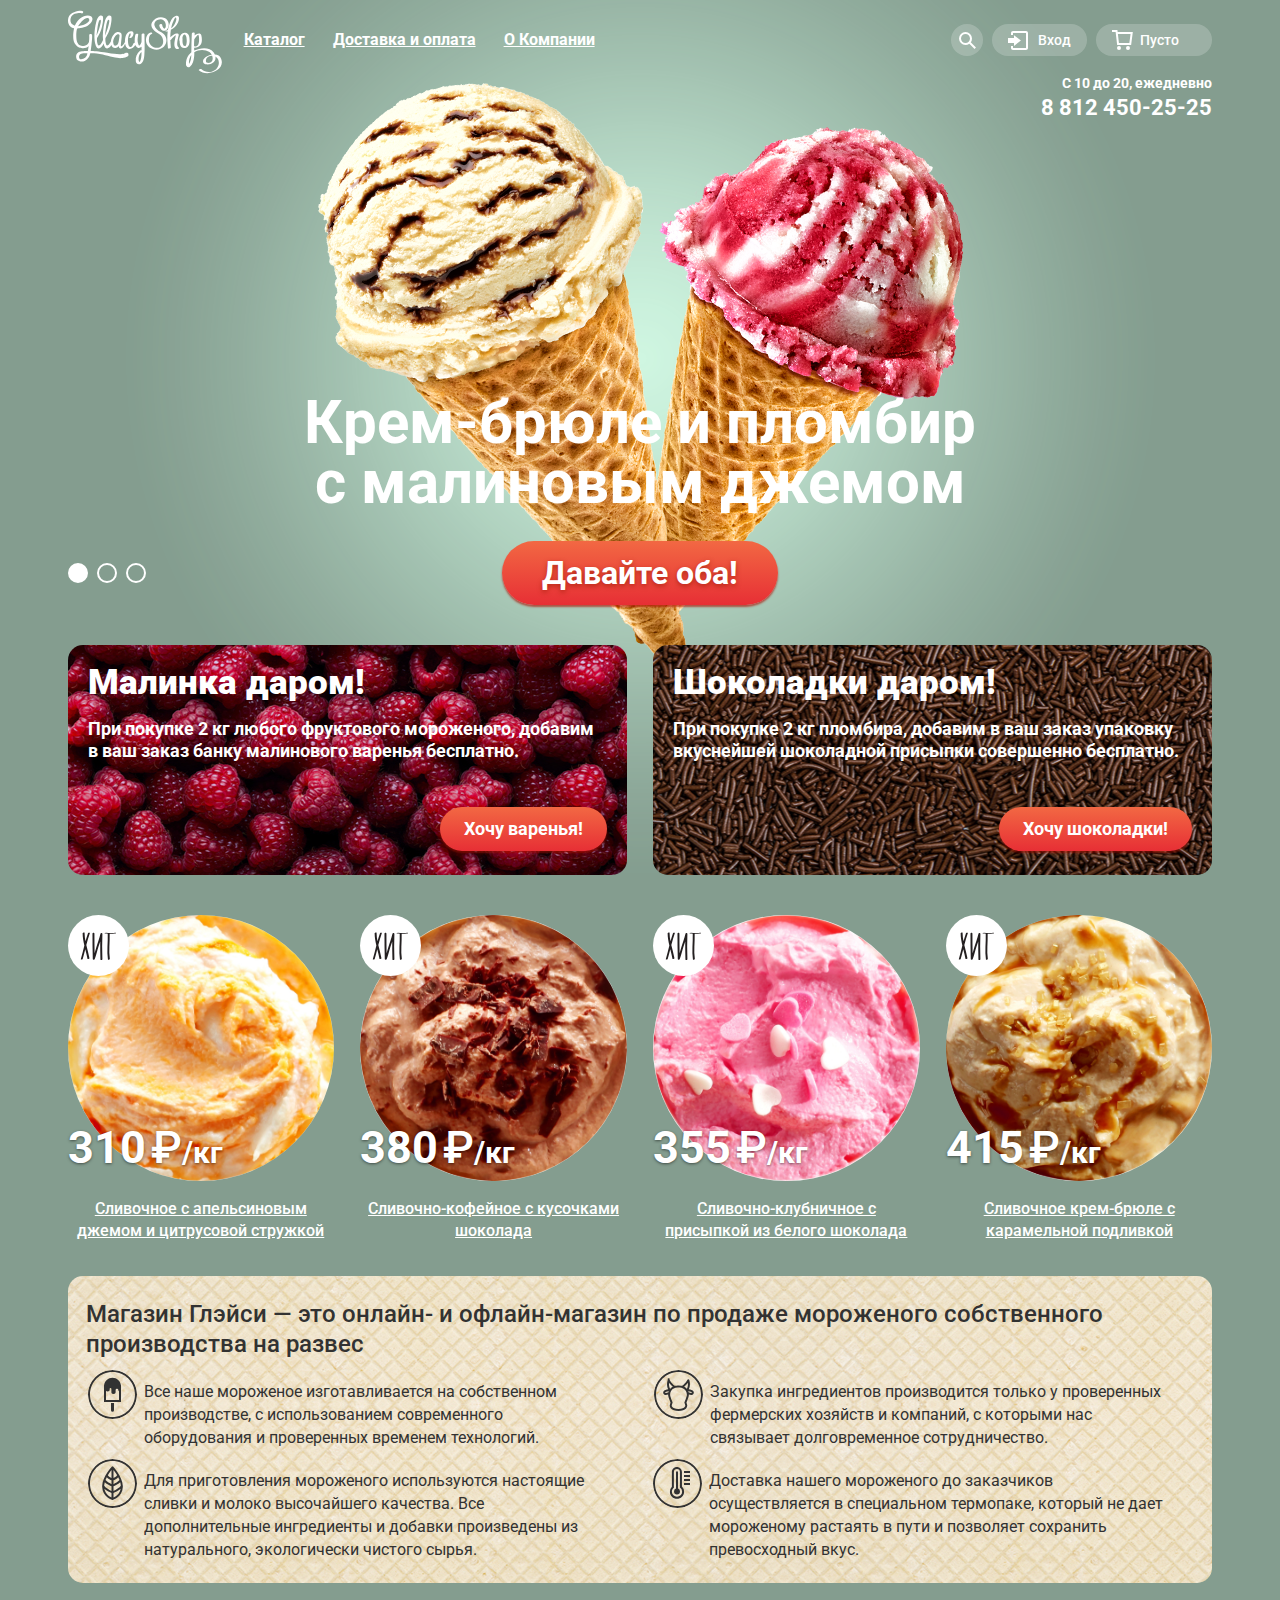
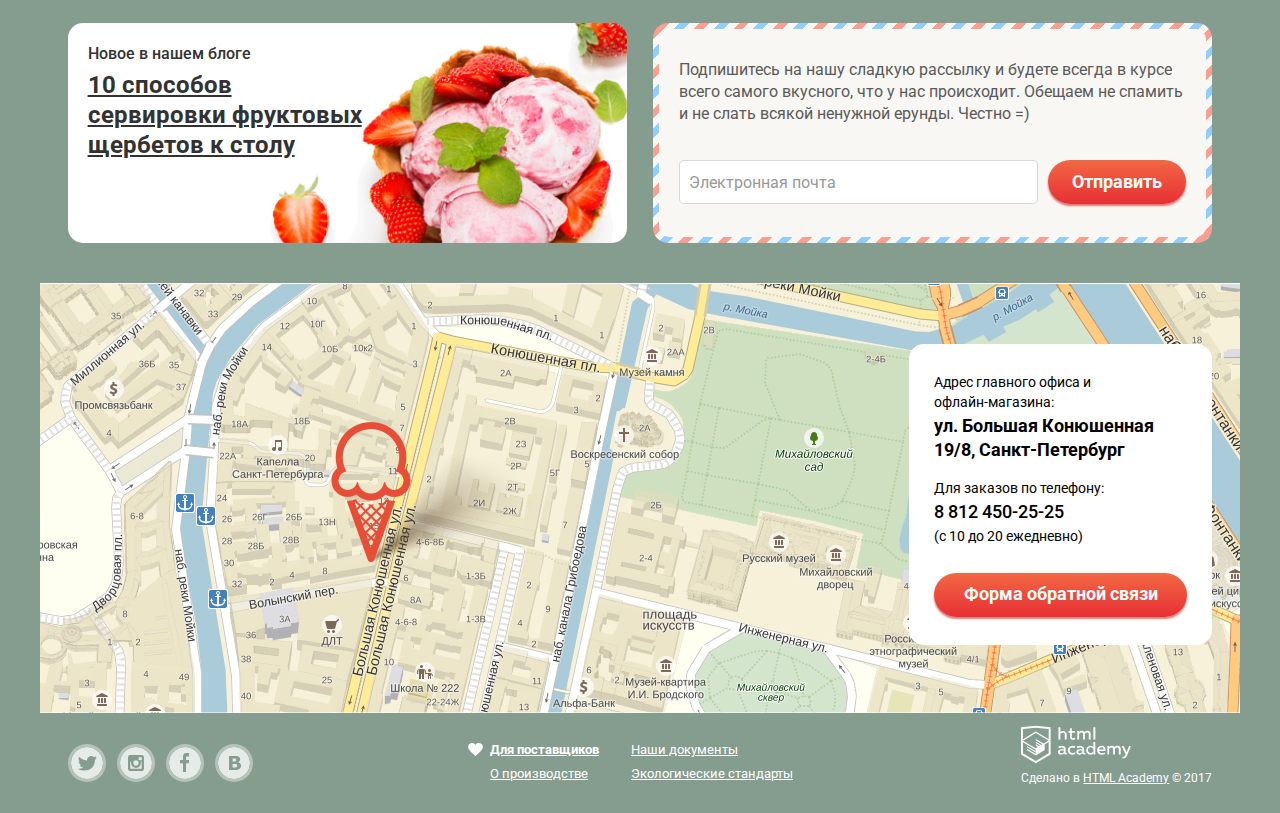
==== commit 71588289: "Косяки зашлифовал. Богомерзкий проклятый IE победил." ====
--- a/index.html
+++ b/index.html
@@ -108,20 +108,14 @@
         </div>
 
         <div class="carousel__slide slide">
-          <!--
-          <img src="img/slider/slide-1.png" width="1045" height="881" alt="Крем-брюле и пломбир с малиновым джемом" class="slide__image"> -->
           <strong class="slide__lead" tabindex="0">Крем-брюле и пломбир с&nbsp;малиновым джемом</strong>
         </div>
 
         <div class="carousel__slide slide">
-          <!--
-          <img src="img/slider/slide-2.png" width="1045" height="881" alt="Шоколадный пломбир и лимонный сорбет" class="slide__image"> -->
           <strong class="slide__lead" tabindex="0">Шоколадный пломбир и&nbsp;лимонный сорбет</strong>
         </div>
 
         <div class="carousel__slide slide">
-          <!--
-          <img src="img/slider/slide-3.png" width="1045" height="881" alt="Пломбир с помадкой и клубничный щербет" class="slide__image"> -->
           <strong class="slide__lead" tabindex="0">Пломбир с помадкой и&nbsp;клубничный щербет</strong>
         </div>
 
--- a/css/style.css
+++ b/css/style.css
@@ -31,7 +31,7 @@
   min-width: 900px;
   max-width: 1200px;
   margin: 0 auto;
-  outline: 1px dashed pink;
+  /* outline: 1px dashed pink; */
 }
 
 .flex-row {
@@ -41,7 +41,7 @@
   flex-flow: row nowrap;
   justify-content: space-between;
   align-self: stretch;
-  outline: 1px dashed crimson;
+  /* outline: 1px dashed crimson; */
   -webkit-box-direction: normal;
   -webkit-box-orient: horizontal;
   -webkit-box-pack: justify;
@@ -65,6 +65,7 @@
 /* ------------------ #Carousel ------------------ */
 
 .carousel {
+  position: relative;
   display: -webkit-box;
   display: -ms-flexbox;
   display: flex;
@@ -84,9 +85,9 @@
 .slide {
   position: relative;
   display: none;
-  /* flex */
   justify-content: space-around;
   max-width: 60%;
+  margin-top: 270px;
   margin-bottom: 28px;
   -ms-flex-pack: distribute;
 }
@@ -97,6 +98,7 @@
   line-height: 60px;
   text-align: center;
   color: white;
+  -ms-flex-item-align: end;
 }
 
 .carousel .btn {
@@ -109,8 +111,8 @@
 
 .carousel-pagination {
   position: absolute;
-  bottom: 54px;
-  left: 102px;
+  bottom: 62px;
+  left: 28px;
   display: -webkit-box;
   display: -ms-flexbox;
   display: flex;
@@ -462,7 +464,6 @@
   align-items: center;
   margin: 5px 0;
   white-space: nowrap;
-  outline: 0 dashed blue;
   -webkit-box-align: center;
   -ms-flex-align: center;
 }
@@ -877,7 +878,7 @@
   align-self: flex-start;
   margin: 0;
   margin-top: 16px;
-  outline: 1px dashed lightseagreen;
+  /* outline: 1px dashed lightseagreen; */
   -ms-flex-item-align: start;
 }
 
@@ -892,7 +893,8 @@
   font-size: 14px;
   line-height: 16px;
   vertical-align: auto;
-  text-decoration: underline;
+  text-decoration: none;
+  border-bottom: 1px solid white;
 }
 
 .breadcrumbs a.breadcrumds__item:hover {
@@ -904,10 +906,13 @@
   font-size: 14px;
   line-height: 16px;
   vertical-align: auto;
+  text-decoration: none;
+  border-bottom: 1px solid #ffbc9e;
 }
 
 .breadcrumbs a.breadcrumds__item:last-of-type {
   text-decoration: none;
+  border-bottom: 0 solid #ffbc9e;
 }
 
 /* .breadcrumbs .breadcrumds__item:not(:last-of-type)::after {
@@ -997,9 +1002,9 @@
   display: -webkit-box;
   display: -ms-flexbox;
   display: flex;
-  flex-basis: 46.6%;
   flex-flow: column nowrap;
   justify-content: flex-start;
+  width: 46.6%;
   min-height: 230px;
   padding: 20px;
   font-weight: 700;
@@ -1050,12 +1055,12 @@
   display: -webkit-box;
   display: -ms-flexbox;
   display: flex;
-  flex-basis: 22.2%;
   -ms-flex-direction: column;
   flex-direction: column;
   justify-content: flex-start;
   align-items: center;
-  margin-bottom: 40px;
+  width: 22.2%;
+  margin-bottom: 34px;
   text-align: center;
   -webkit-box-align: center;
   -webkit-box-direction: normal;
@@ -1068,8 +1073,8 @@
 
 .shopping-card:hover {
   z-index: 33;
-  margin-bottom: -35px;
-  padding-bottom: 75px;
+  margin-bottom: -39px;
+  padding-bottom: 73px;
 }
 
 .shopping-card:hover::after {
@@ -1089,23 +1094,26 @@
 }
 
 .shopping-card__cost {
+  align-self: flex-start;
+  /* position: absolute;
+  top: 175px;
+  left: 0; */
+  /* height: 0; */
+  margin-top: -58px;
+  margin-bottom: 34px;
+  font-weight: bold;
+  font-size: 45px;
+  color: white;
+  white-space: nowrap;
+  text-shadow: 0 1px 3px rgba(0, 0, 0, 0.5);
+  -ms-flex-item-align: start;
+}
+
+/* .shopping-card:hover .shopping-card__cost {
   position: absolute;
   top: 175px;
   left: 0;
-  align-self: flex-start;
-  font-weight: bold;
-  font-size: 45px;
-  color: white;
-  white-space: nowrap;
-  text-shadow: 0 1px 3px rgba(0, 0, 0, 0.5);
-  -ms-flex-item-align: start;
-}
-
-.shopping-card:hover .shopping-card__cost {
-  position: absolute;
-  top: 175px;
-  left: 0;
-}
+} */
 
 .shopping-card__cost::after {
   content: "/кг";
@@ -1136,7 +1144,7 @@
   height: auto;
   max-height: 267px;
   margin-bottom: 14px;
-  background: rebeccapurple;
+  background: plum;
   border-radius: 300px;
   -ms-flex-item-align: stretch;
   -ms-grid-row-align: stretch;
@@ -1145,6 +1153,7 @@
 .shopping-card .btn {
   display: none;
   align-self: center;
+  white-space: nowrap;
   -ms-flex-item-align: center;
   -ms-grid-row-align: center;
 }
@@ -1152,7 +1161,19 @@
 .shopping-card:hover .btn {
   position: absolute;
   bottom: 20px;
+  left: 50%;
   display: block;
+  align-self: center;
+  -webkit-transform: translateX(-50%);
+  transform: translateX(-50%);
+  -ms-flex-item-align: center;
+  -ms-grid-row-align: center;
+}
+
+.shopping-card a {
+  display: inline-block;
+  width: 100%;
+  vertical-align: auto;
 }
 
 /* ------------------ #Advantages ------------------ */
@@ -1179,7 +1200,7 @@
 }
 
 .advantages__title {
-  flex-basis: 100%;
+  width: 100%;
   margin-top: 5px;
   margin-bottom: 5px;
   font-weight: 500;
@@ -1191,7 +1212,7 @@
 
 .advantages__item {
   position: relative;
-  flex-basis: 41.5%;
+  width: 41.5%;
   margin-bottom: 4px;
   margin-left: 58px;
   font-size: 16px;
@@ -1233,9 +1254,9 @@
   display: -webkit-box;
   display: -ms-flexbox;
   display: flex;
-  flex-basis: 46.6%;
   flex-flow: column nowrap;
   justify-content: flex-start;
+  width: 46.6%;
   min-height: 220px;
   padding: 20px;
   color: #323232;
@@ -1276,7 +1297,7 @@
 /* ------------------ #Subscribe ------------------ */
 
 .subscribe {
-  flex-basis: 46.6%;
+  width: 46.6%;
   min-height: 220px;
   padding: 6px;
   background-color: cornflowerblue;
@@ -1313,7 +1334,7 @@
 }
 
 .subscribe-form .field-text {
-  flex-basis: 100%;
+  width: 100%;
   margin-right: 10px;
   -ms-flex-preferred-size: 100%;
 }
@@ -1334,7 +1355,7 @@
   min-height: 430px;
   margin-top: 40px;
   background-image: url("../img/bg/map-raster-image.jpg");
-  outline: 0 dashed aqua;
+  /* outline: 1px dashed aqua; */
   -webkit-box-align: stretch;
   -webkit-box-direction: normal;
   -webkit-box-orient: vertical;
@@ -1731,10 +1752,6 @@
 
 /* ------------------ #Settings-#Range ------------------ */
 
-.field-range * {
-  outline: 0 dotted red;
-}
-
 .field-range {
   position: relative;
   display: -webkit-box;
@@ -1787,34 +1804,6 @@
 .field-range__toggle--max {
   right: 45px;
 }
-
-/* .field-range {
-  position: relative;
-  display: flex;
-  flex-flow: row nowrap;
-  justify-content: space-around;
-  align-items: center;
-  width: 220px;
-  height: 37px;
-  padding: 0 15px;
-  padding-bottom: 0;
-  font-weight: 500;
-  color: white;
-  background-color: rgba(255, 255, 255, 0.2);
-  border: none;
-  border-radius: 40px;
-}
-
-.field-range__label {
-  position: absolute;
-  top: -20px;
-  left: 15px;
-  margin-left: 0;
-}
-
-.field-range__range {
-  outline: 1px dotted tomato;
-} */
 
 /* ------------------ #Settings-#Radio ------------------ */
 
@@ -1979,13 +1968,13 @@
 /* ------------------ #Catalog-pagination ------------------ */
 
 .catalog-pagination {
-  margin-top: 40px;
+  margin-top: 44px;
   margin-right: 2.3%;
   margin-bottom: 30px;
   margin-left: 2.3%;
   text-align: right;
   text-decoration: none;
-  outline: 1px dashed aqua;
+  /* outline: 1px dashed aqua; */
 }
 
 .catalog-pagination .catalog-pagination__item {
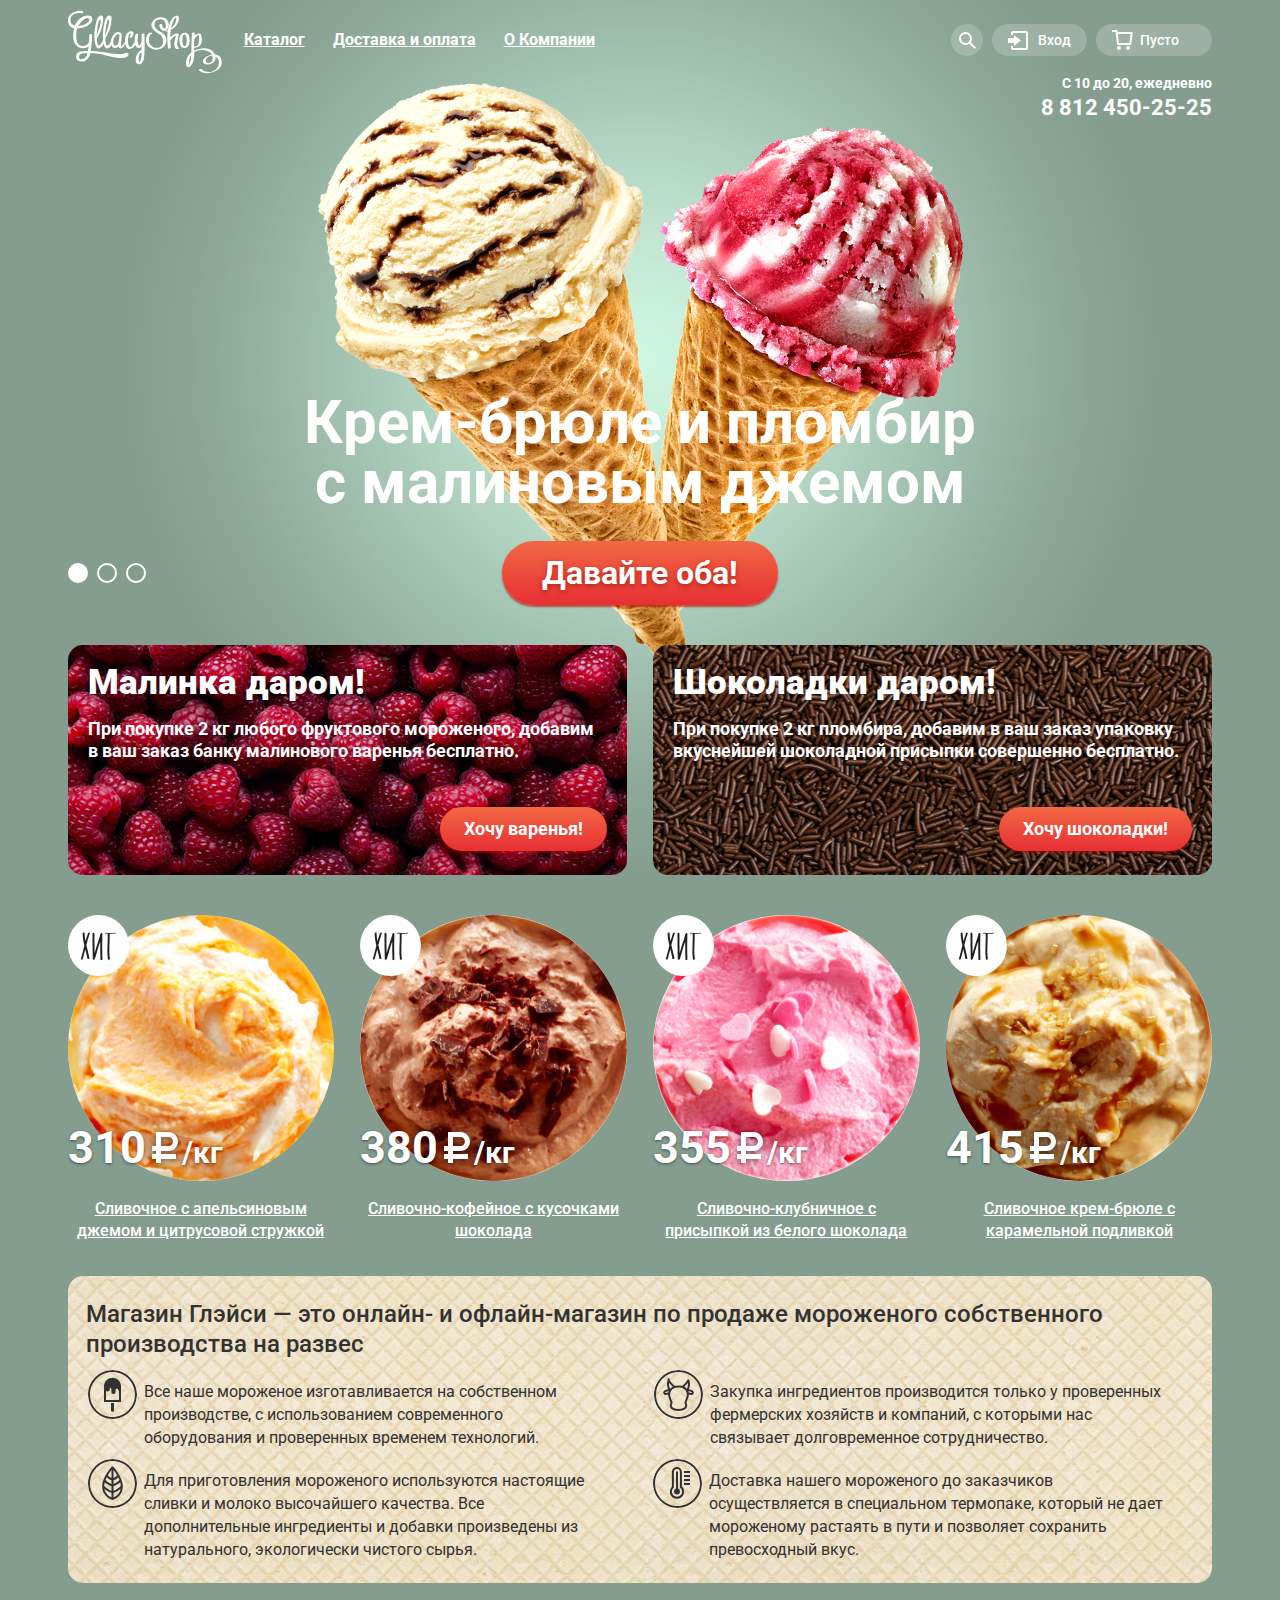
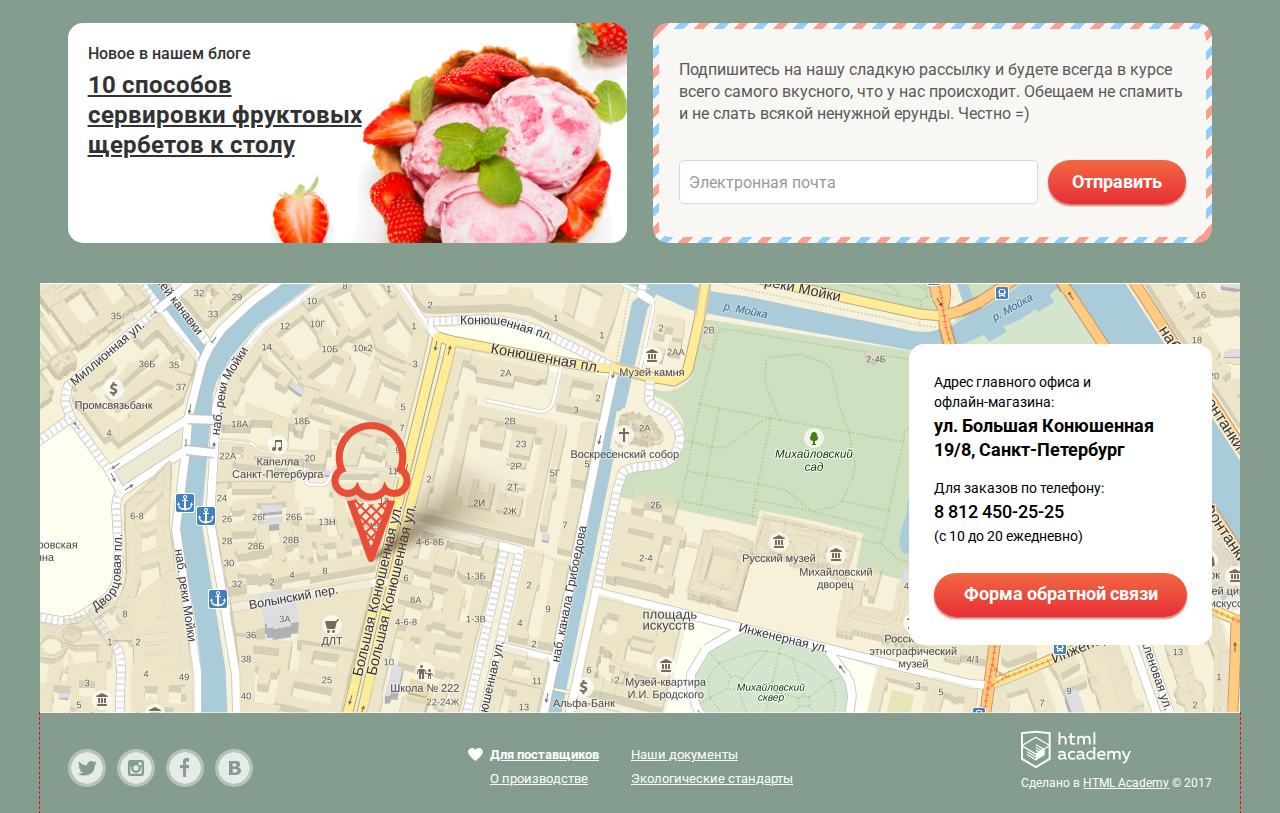
==== commit d86b66f6: "Пофиксил косяки #1." ====
--- a/index.html
+++ b/index.html
@@ -156,7 +156,7 @@
             <div class="shopping-card">
               <span class="shopping-card__schild-hit">&#8203;</span>
               <img src="img/ice-cream/popular-icecream-1.jpg" width="267" height="267" class="shopping-card__img" alt="Сливочное с апельсиновым джемом и цитрусовой стружкой">
-              <p class="shopping-card__cost">310<span class="ruble-sign">₽</span></p>
+              <p class="shopping-card__cost">310<span class="shopping-card__cost-postfix">/кг</span></p>
               <a href="#">Сливочное с апельсиновым джемом и цитрусовой стружкой
               </a>
               <button class="btn" type="button">Быстрый просмотр</button>
@@ -165,7 +165,7 @@
             <div class="shopping-card">
               <span class="shopping-card__schild-hit">&#8203;</span>
               <img src="img/ice-cream/popular-icecream-2.jpg" width="267" height="267" class="shopping-card__img" alt="Сливочно-кофейное с кусочками шоколада">
-              <p class="shopping-card__cost">380<span class="ruble-sign">₽</span></p>
+              <p class="shopping-card__cost">380<span class="shopping-card__cost-postfix">/кг</span></p>
               <a href="#">Сливочно-кофейное с кусочками шоколада
               </a>
               <button class="btn" type="button">Быстрый просмотр</button>
@@ -174,7 +174,7 @@
             <div class="shopping-card">
               <span class="shopping-card__schild-hit">&#8203;</span>
               <img src="img/ice-cream/popular-icecream-3.jpg" width="267" height="267" class="shopping-card__img" alt="Сливочно-клубничное с присыпкой из белого шоколада">
-              <p class="shopping-card__cost">355<span class="ruble-sign">₽</span></p>
+              <p class="shopping-card__cost">355<span class="shopping-card__cost-postfix">/кг</span></p>
               <a href="#">Сливочно-клубничное с присыпкой из белого шоколада </a>
               <button class="btn" type="button">Быстрый просмотр</button>
             </div>
@@ -182,7 +182,7 @@
             <div class="shopping-card">
               <span class="shopping-card__schild-hit">&#8203;</span>
               <img src="img/ice-cream/popular-icecream-4.jpg" width="267" height="267" class="shopping-card__img" alt="Сливочное крем-брюле с карамельной подливкой">
-              <p class="shopping-card__cost">415<span class="ruble-sign">₽</span></p>
+              <p class="shopping-card__cost">415<span class="shopping-card__cost-postfix">/кг</span></p>
               <a href="#">Сливочное крем-брюле с карамельной подливкой
               </a>
               <button class="btn" type="button">Быстрый просмотр</button>
--- a/css/style.css
+++ b/css/style.css
@@ -1109,15 +1109,28 @@
   -ms-flex-item-align: start;
 }
 
-/* .shopping-card:hover .shopping-card__cost {
+
+.shopping-card__cost-postfix {
+  position: relative;
+  display: inline-block;
+  vertical-align: baseline;
+  margin-left: 36px;
+  font-size: 30px;
+}
+
+.shopping-card__cost-postfix::before {
+  content: "";
+  display: block;
   position: absolute;
-  top: 175px;
-  left: 0;
-} */
-
-.shopping-card__cost::after {
-  content: "/кг";
-  font-size: 30px;
+  top:-12px;
+  left:-32px;
+  width: 31px;
+  height: 36px;
+  background-image: url("../img/ruble-sign.svg");
+  background-repeat: no-repeat;
+  background-position: center center;
+  background-size: 31px 36px;
+  filter: drop-shadow(0 1px 3px rgba(0, 0, 0, 0.5));
 }
 
 .shopping-card__schild-hit {
@@ -1363,6 +1376,10 @@
   -ms-flex-flow: column nowrap;
 }
 
+.map iframe{
+  width: 100%;
+}
+
 /* ------------------ #Contact ------------------ */
 
 .contact {
@@ -1417,10 +1434,12 @@
 /* ------------------ #Footer ------------------ */
 
 .main-footer {
+  padding-top: 10px;
   align-items: center;
   min-height: 100px;
   -webkit-box-align: center;
   -ms-flex-align: center;
+  outline: 1px dashed red;
 }
 
 /* ------------------ #Socials ------------------ */
@@ -1563,24 +1582,27 @@
 
 .modal {
   position: fixed;
-  top: 0;
-  right: 0;
-  bottom: 0;
-  left: 0;
+  top: 50%;
+  left: 50%;
+  width: 100vw;
+  height: 100vh;
   z-index: 9999;
   display: none;
   flex-flow: row nowrap;
   justify-content: space-around;
   background: rgba(0, 0, 0, 0.3);
+  transform: translate3d(-50%, -50%, 0);
   -webkit-box-direction: normal;
-  /* flex */
   -webkit-box-orient: horizontal;
   -ms-flex-flow: row nowrap;
   -ms-flex-pack: distribute;
 }
 
 .get-in-touch {
-  position: relative;
+  position: absolute;
+  top: 50%;
+  left: 50%;
+  transform: translate3d(-50%, -50%, 0);
   display: -webkit-box;
   display: -ms-flexbox;
   display: flex;
@@ -2053,3 +2075,37 @@
 .below-header-bar {
   max-height: 40px;
 }
+
+/* ------------------ #Animation ------------------ */
+
+@keyframes modal-fade-in {
+  from {
+    opacity: 0;
+  }
+  60% {
+    opacity: 1;
+  }
+}
+
+.modal-in-animation {
+  -webkit-animation-name: modal-fade-in;
+  animation-name: modal-fade-in;
+  animation-duration: 0.5s;
+  animation-timing-function: cubic-bezier(0.2, 0.09, 0.05, 0.97);
+}
+
+@keyframes modal-fade-out {
+  40% {
+    opacity: 1;
+  }
+  to {
+    opacity: 0;
+  }
+}
+
+.modal-out-animation {
+  -webkit-animation-name: modal-fade-out;
+  animation-name: modal-fade-out;
+  animation-duration: 0.5s;
+  animation-timing-function: cubic-bezier(0.2, 0.09, 0.05, 0.97);
+}
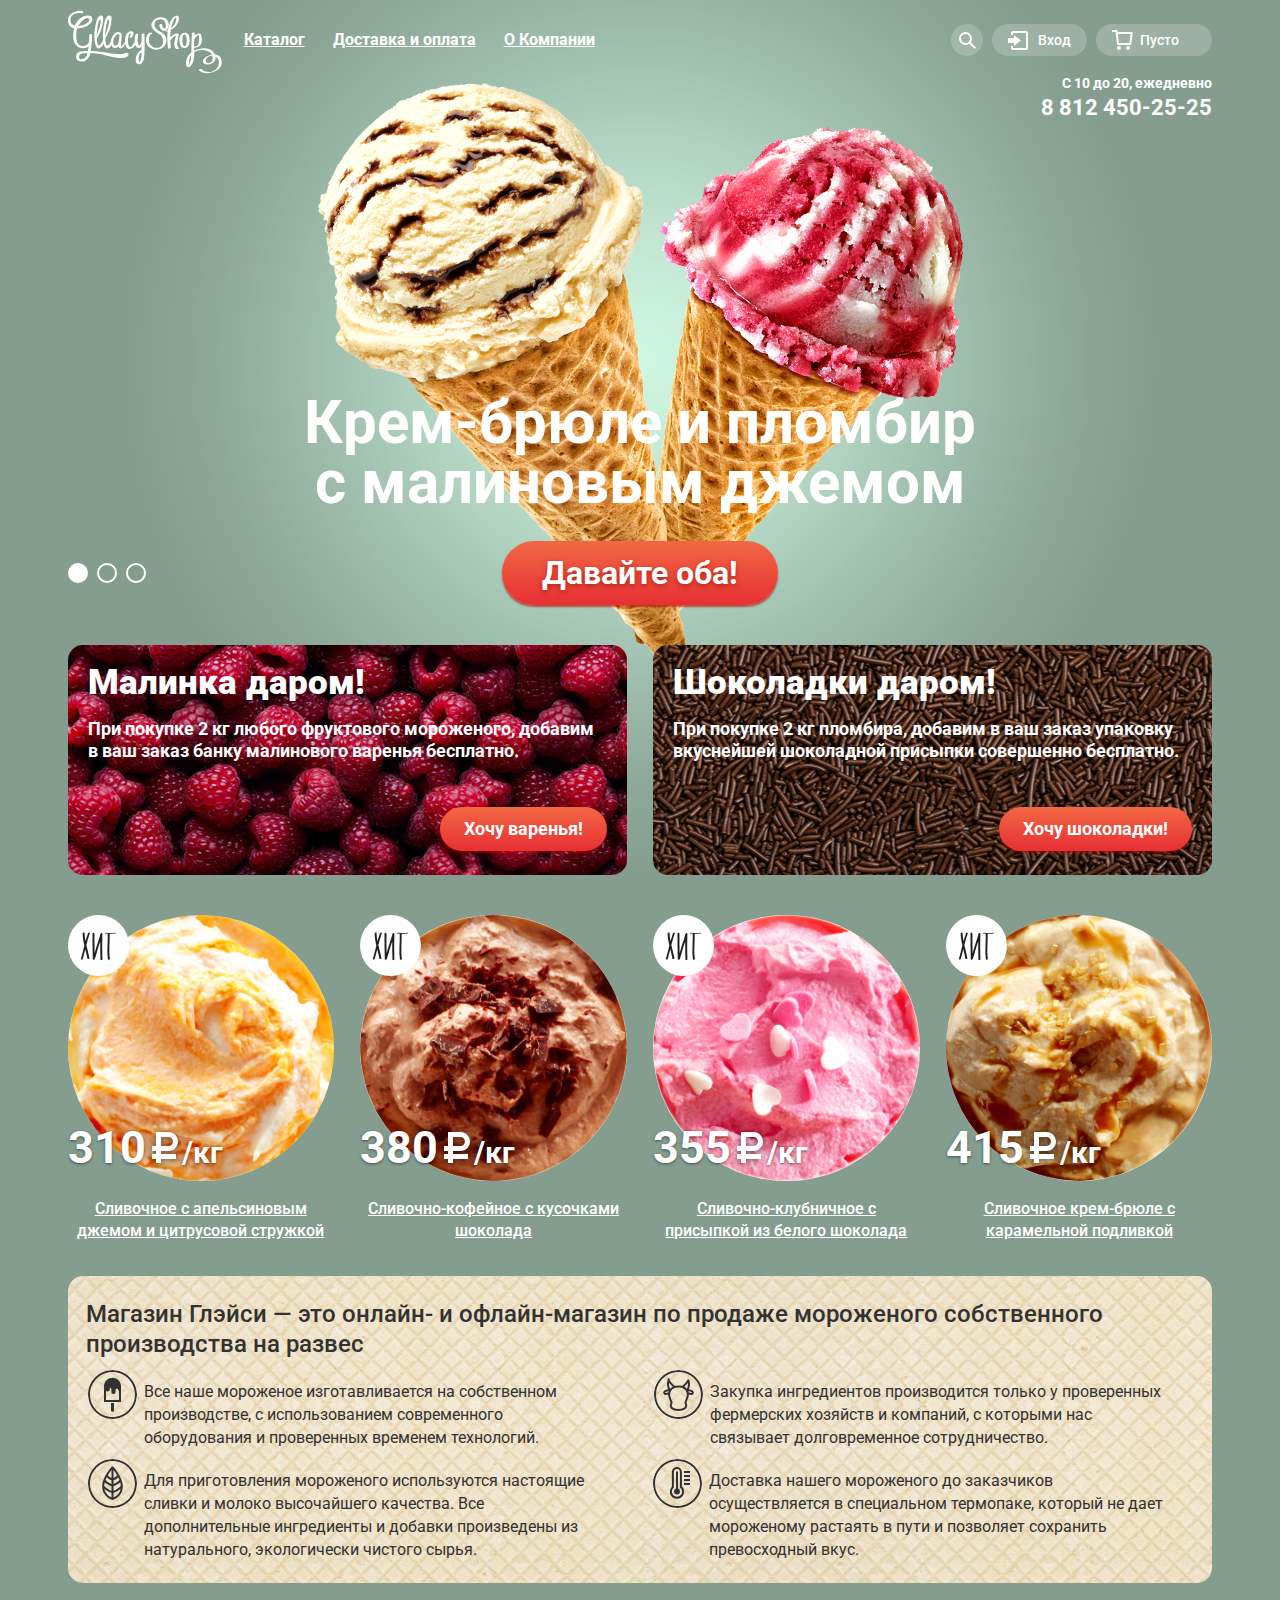
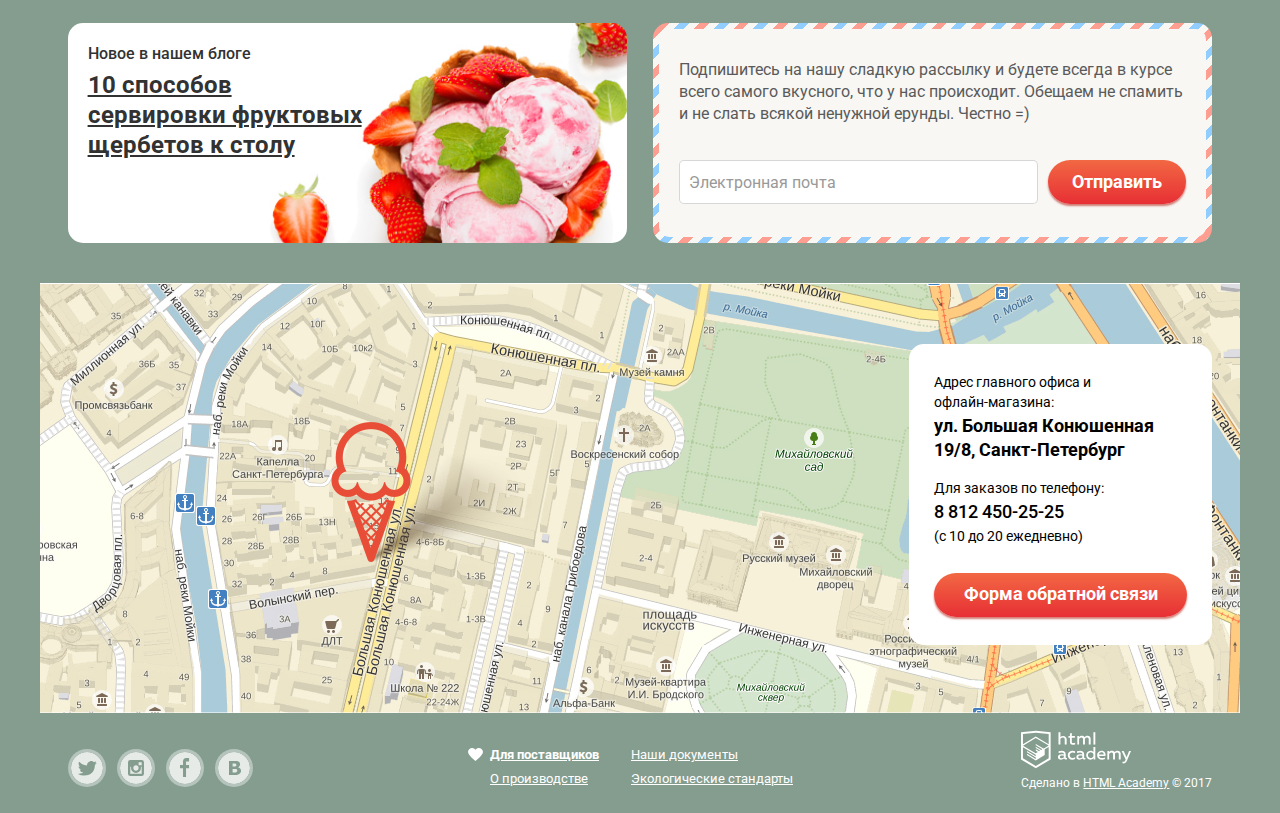
==== commit 8e135510: "Пофиксил косяки #3. Минификация." ====
--- a/index.html
+++ b/index.html
@@ -6,7 +6,7 @@
   <title>Глейси</title>
   <link href="https://fonts.googleapis.com/css?family=Roboto:400,500,700&amp;subset=cyrillic" rel="stylesheet">
   <link rel="stylesheet" href="css/normalize.min.css">
-  <link rel="stylesheet" href="css/style.css">
+  <link rel="stylesheet" href="css/style.min.css">
 </head>
 
 <body>
@@ -336,7 +336,7 @@
       <button class="close-modal js-close-modal" type="button" aria-label="Закрыть окно обратной связи">&#8203;</button>
     </div>
   </section>
-  <script src="js/app.js"></script>
+  <script src="js/app.min.js"></script>
 
 </body>
 
--- a/css/style.min.css
+++ b/css/style.min.css
@@ -0,0 +1 @@
+.carousel,.carousel-pagination,.flex-row{-webkit-box-direction:normal}#slide-1:checked~.site-wrapper,#slide-2:checked~.site-wrapper,#slide-3:checked~.site-wrapper{background-repeat:no-repeat;background-position:top center;background-size:1045px 881px}.btn,.slide__lead{color:#fff;font-weight:700}.main-logo,.schedule{max-height:-webkit-fit-content}:root{-webkit-box-sizing:border-box;box-sizing:border-box;font:400 16px/22px Roboto,Helvetica,Arial,sans-serif}*,::after,::before{-webkit-box-sizing:inherit;box-sizing:inherit;font-family:inherit}.visually-hidden{position:absolute;width:1px;height:1px;margin:-1px;clip:rect(0 0 0 0)}.carousel,.slide{position:relative}body{margin:0;background-color:#849d8f}.page-wrapper{min-width:900px;max-width:1200px;margin:0 auto}.flex-row{display:-webkit-box;display:-ms-flexbox;display:flex;flex-flow:row nowrap;justify-content:space-between;align-self:stretch;-webkit-box-orient:horizontal;-webkit-box-pack:justify;-ms-flex-flow:row nowrap;-ms-flex-item-align:stretch;-ms-flex-pack:justify}.flex-row>*{margin-right:2.2%}.flex-row>:first-child{margin-left:2.3%}.flex-row>:last-child{margin-right:2.3%}.carousel{display:-webkit-box;display:-ms-flexbox;display:flex;flex-flow:column nowrap;justify-content:flex-end;align-items:center;min-height:525px;-webkit-box-align:center;-webkit-box-orient:vertical;-webkit-box-pack:end;-ms-flex-align:center;-ms-flex-flow:column nowrap;-ms-flex-pack:end}.slide{display:none;justify-content:space-around;max-width:60%;margin-top:270px;margin-bottom:28px;-ms-flex-pack:distribute}.slide__lead{font-size:60px;line-height:60px;text-align:center;-ms-flex-item-align:end}.carousel .btn{align-self:center;margin:0 0 40px;-ms-flex-item-align:center;-ms-grid-row-align:center}.carousel-pagination{position:absolute;bottom:62px;left:28px;display:-webkit-box;display:-ms-flexbox;display:flex;flex-flow:row nowrap;justify-content:space-between;width:78px;-webkit-box-orient:horizontal;-webkit-box-pack:justify;-ms-flex-flow:row nowrap;-ms-flex-pack:justify}.carousel-pagination label{display:block;width:20px;height:20px;border:2px solid #fff;border-radius:50%}#slide-1:checked~.site-wrapper label[for=slide-1],#slide-2:checked~.site-wrapper label[for=slide-2],#slide-3:checked~.site-wrapper label[for=slide-3]{background-color:#fff}#slide-1:checked~.site-wrapper .slide:nth-of-type(2),#slide-2:checked~.site-wrapper .slide:nth-of-type(3),#slide-3:checked~.site-wrapper .slide:nth-of-type(4){display:-webkit-box;display:-ms-flexbox;display:flex}#slide-1:checked~.site-wrapper{background-color:#849d8f;background-image:url(../img/slider/slide-1.png)}#slide-2:checked~.site-wrapper{background-color:#8996a6;background-image:url(../img/slider/slide-2.png)}#slide-3:checked~.site-wrapper{background-color:#9d8b84;background-image:url(../img/slider/slide-3.png)}.btn{height:44px;padding:0 24px;font-size:18px;text-shadow:none;background:-webkit-gradient(linear,left bottom,left top,from(#e72f35),to(#f26843));background:linear-gradient(to top,#e72f35,#f26843);border:none;border-radius:32px;-webkit-box-shadow:0 2px 2px rgba(172,16,0,.54);box-shadow:0 2px 2px rgba(172,16,0,.54)}.btn:focus,.btn:hover{background:-webkit-gradient(linear,left bottom,left top,from(rgba(231,47,53,.8)),to(rgba(242,104,67,.8))),#fff;background:linear-gradient(to top,rgba(231,47,53,.8),rgba(242,104,67,.8)),#fff;-webkit-box-shadow:0 1px 2px #ac1000;box-shadow:0 1px 2px #ac1000}.btn:active{color:#fceeec;background:-webkit-gradient(linear,left bottom,left top,from(rgba(231,47,53,.93)),to(rgba(242,104,67,.93))),#000;background:linear-gradient(to top,rgba(231,47,53,.93),rgba(242,104,67,.93)),#000;-webkit-box-shadow:inset 0 1px 2px #952718;box-shadow:inset 0 1px 2px #952718}.btn--big{height:64px;padding:0 40px;font-size:32px;text-shadow:0 2px 5px rgba(160,32,11,.76);-webkit-box-shadow:0 2px 2px rgba(172,16,0,.64);box-shadow:0 2px 2px rgba(172,16,0,.64)}.btn--big:hover{-webkit-box-shadow:0 2px 2px #ac1000;box-shadow:0 2px 2px #ac1000}.btn--big:active{-webkit-box-shadow:inset 0 2px 2px #952718;box-shadow:inset 0 2px 2px #952718}.field-text__input,.field-textarea{height:44px;padding:0 10px;font-weight:700;font-size:16px;color:#323232;background-color:#fff;border-width:0;border-radius:5px;-webkit-box-shadow:inset 0 0 0 1px rgba(178,178,178,.52);box-shadow:inset 0 0 0 1px rgba(178,178,178,.52)}.field-text__input:hover,.field-textarea:hover{-webkit-box-shadow:inset 0 0 0 2px rgba(154,154,154,.52);box-shadow:inset 0 0 0 2px rgba(154,154,154,.52)}.field-text__input:focus,.field-textarea:focus{outline:0;-webkit-box-shadow:inset 0 0 0 2px rgba(46,136,228,.52);box-shadow:inset 0 0 0 2px rgba(46,136,228,.52)}.field-text__input:focus::-webkit-input-placeholder,.field-textarea:focus::-webkit-input-placeholder{color:transparent}.field-text__input:focus::-ms-input-placeholder,.field-textarea:focus::-ms-input-placeholder{color:transparent}.field-text__input:focus:-ms-input-placeholder,.field-textarea:focus:-ms-input-placeholder{color:transparent}.field-text__input:focus::placeholder,.field-textarea:focus::placeholder{color:transparent}.field-text__input::-webkit-input-placeholder,.field-textarea::-webkit-input-placeholder{font-weight:400;font-size:16px;color:#999}.field-text__input::-ms-input-placeholder,.field-textarea::-ms-input-placeholder{font-weight:400;font-size:16px;color:#999}.field-text__input:-ms-input-placeholder,.field-textarea:-ms-input-placeholder{font-weight:400;font-size:16px;color:#999}.field-text__input::placeholder,.field-textarea::placeholder{font-weight:400;font-size:16px;color:#999}.field-textarea{width:100%;min-height:155px;padding-top:10px;resize:none}.page-wrapper a{font-weight:500;color:#fff;text-decoration:underline}.page-wrapper a:active,.page-wrapper a:hover{font-weight:500;color:#ffbc9e;text-decoration:underline}.main-menu__item:active>a,.main-menu__item:hover>a{color:#323232;text-decoration:none;font-weight:700}.main-header{position:relative;justify-content:flex-start;align-items:center;-webkit-box-align:center;-webkit-box-pack:start;-ms-flex-align:center;-ms-flex-pack:start}.main-logo{display:block;max-height:-moz-fit-content;max-height:fit-content;margin:10px 0 0}.main-logo__img{margin:0}.main-menu{display:-webkit-box;display:-ms-flexbox;display:flex;margin:0 0 0 12px;padding:0;list-style:none}.main-menu__item{position:relative;display:-webkit-box;display:-ms-flexbox;display:flex;align-items:center;margin:0 8px 0 0;padding:0 10px;-webkit-box-align:center;-ms-flex-align:center}.main-menu__item>a{font-weight:700;line-height:32px}.main-menu__item:hover{background:#f7f6f3;border:none;border-radius:40px}.main-menu__item:active{background:#ededed;-webkit-box-shadow:inset 0 2px 1px 0 #696969;box-shadow:inset 0 2px 1px 0 #696969}.main-submenu,.order,.search-form,.sign-up-form{z-index:2;-webkit-box-shadow:0 20px 20px 0 rgba(0,0,0,.4)}.main-menu__item--active{background:#d07058;border:none;border-radius:40px}.main-menu__item--active>a{font-weight:700;color:#fff;text-decoration:none}.main-submenu__item a,.main-submenu__item:active a,.main-submenu__item:hover a{color:#323232;font-weight:400;text-decoration:none}.main-menu__item:hover::after{content:"";position:absolute;top:30px;left:0;display:block;width:100%;height:10px;background:0 0}.main-menu__item:hover .main-submenu{display:block}.main-submenu{position:absolute;top:35px;left:-10px;display:none;margin:0;padding:5px 0;list-style:none;background:#f8f7f4;border:none;border-radius:5px;box-shadow:0 20px 20px 0 rgba(0,0,0,.4)}.main-submenu__item{display:-webkit-box;display:-ms-flexbox;display:flex;align-items:center;margin:5px 0;white-space:nowrap;-webkit-box-align:center;-ms-flex-align:center}.main-submenu__item a{display:block;padding:0 20px;line-height:30px}.main-submenu__item:hover{background:#fbded7}.main-submenu__item:active{background:#f6b5a5}.main-submenu__item--active{background:#d07058}.main-submenu__item--active a{font-weight:400;color:#fff;text-decoration:none}.main-submenu__item--lead a,.main-submenu__item--lead:hover a{font-weight:700;text-decoration:none}.main-submenu__item--divider{display:block;height:1px}.main-submenu__item--divider::before{content:"";display:block;width:auto;height:1px;margin:0 9px;background:#d0d1ce}.user-bar{display:-webkit-box;display:-ms-flexbox;display:flex;margin:0 0 0 auto;padding:0;list-style:none}.user-bar__item{position:relative;height:32px;margin-left:9px;padding:8px 16px;font-weight:500;font-size:14px;line-height:16px;color:#fff;background-color:rgba(255,255,255,.2);border:none;border-radius:40px}.user-bar__item:nth-of-type(1){width:32px;padding:8px 0;background-image:url(../img/search-icon.svg);background-repeat:no-repeat;background-position:8px center}.user-bar__item:nth-of-type(2){min-width:32px;padding-left:46px;background-image:url(../img/enter-icon.svg);background-repeat:no-repeat;background-position:16px center}.user-bar__item:nth-of-type(3){min-width:116px;padding-left:44px;background-image:url(../img/basket-icon.svg);background-repeat:no-repeat;background-position:16px center}.user-bar__item:nth-of-type(3).user-bar__item--basket-active{min-width:120px;padding-left:42px;background-image:url(../img/basket-icon-active.svg);background-repeat:no-repeat;background-position:16px center}.user-bar__item:hover{color:#323232;background-color:rgba(248,247,244,1)}.user-bar__item:hover:nth-of-type(1){background-image:url(../img/search-icon-dark.svg)}.user-bar__item:hover:nth-of-type(2){background-image:url(../img/enter-icon-dark.svg)}.user-bar__item:hover:nth-of-type(3){background-image:url(../img/basket-icon-dark.svg)}.user-bar__item:nth-of-type(3).user-bar__item--basket-active:hover{background-image:url(../img/basket-icon-active-dark.svg)}.user-bar__item:hover::after{content:"";position:absolute;top:30px;left:-20%;display:block;width:120%;height:10px;background:0 0}.order,.search-form,.sign-up-form{display:none;padding:20px 16px;background-color:#f8f7f4;border-radius:6px;box-shadow:0 20px 20px 0 rgba(0,0,0,.4)}.user-bar__item:hover .search-form{position:absolute;top:35px;right:0;display:block;width:340px}.sign-up-form__control,.user-bar__item:hover .sign-up-form{display:-webkit-box;display:-ms-flexbox;-webkit-box-direction:normal}.search-form .field-text__input{width:100%}.user-bar__item:hover .sign-up-form{position:absolute;top:35px;right:0;display:flex;flex-flow:column wrap;width:280px;-webkit-box-orient:vertical;-ms-flex-flow:column wrap}.sign-up-form>:not(:last-child){margin-bottom:20px}.sign-up-form .field-text__input{width:100%}.sign-up-form .btn{margin-right:auto}.sign-up-form__control{display:flex;flex-flow:row nowrap;justify-content:space-between;-webkit-box-orient:horizontal;-webkit-box-pack:justify;-ms-flex-flow:row nowrap;-ms-flex-pack:justify}.order,.sign-up-form__links{-webkit-box-orient:vertical;-webkit-box-direction:normal}.sign-up-form__links{display:-webkit-box;display:-ms-flexbox;display:flex;flex-flow:column nowrap;justify-content:space-around;-ms-flex-flow:column nowrap;-ms-flex-pack:distribute}.sign-up-form__links a{color:#323232}.sign-up-form__links a:hover{color:#e84d37}.user-bar__item:hover .order{position:absolute;top:35px;right:0;display:-webkit-box;display:-ms-flexbox;display:flex}.order-item,.promo-case{display:-webkit-box;display:-ms-flexbox}.order{flex-flow:column nowrap;align-items:flex-end;-webkit-box-align:end;-ms-flex-align:end;-ms-flex-flow:column nowrap}.order-list{margin:0;padding:0}.order-item{display:flex;flex-flow:row nowrap;justify-content:space-between;align-items:flex-start;min-height:52px;font-weight:400;font-size:13px;line-height:16px;color:#323232;-webkit-box-align:start;-webkit-box-direction:normal;-webkit-box-orient:horizontal;-webkit-box-pack:justify;-ms-flex-align:start;-ms-flex-flow:row nowrap;-ms-flex-pack:justify}.promo-case,.shopping-card{-webkit-box-orient:vertical;-webkit-box-direction:normal}.order-item__remove{display:block;width:11px;height:11px;margin:11px 15px 0 0;background-color:transparent;background-image:url(../img/x-icon.svg);background-repeat:no-repeat;background-position:center center;background-size:11px 11px;border:none}.order-item__thumb{width:33px;height:33px;margin:0 12px 0 0;border:none;border-radius:50%}.order-item__name{align-self:baseline;width:220px;margin:10px 20px 0 0;-ms-flex-item-align:baseline}.order-item__qty{display:-webkit-inline-box;display:-ms-inline-flexbox;display:inline-flex;justify-content:flex-end;width:100px;margin:10px 0 0 auto;white-space:nowrap;-webkit-box-pack:end;-ms-flex-pack:end}.order-item__price{color:#999}.order-item__cost{display:-webkit-inline-box;display:-ms-inline-flexbox;display:inline-flex;justify-content:flex-end;min-width:80px;margin:10px 16px 0 0;white-space:nowrap;-webkit-box-pack:end;-ms-flex-pack:end}.order__total{font-size:15px;line-height:18px;color:#323232}.order-item__weight::after{content:"\00A0кг\00A0"}.order-item__price::before{content:"\00A0"}.order-item__cost::after,.order-item__price::after,.order__total-value::after{content:"\00A0руб."}.order-item--divider{display:block;height:1px}.order-item--divider::before{content:"";display:block;width:auto;height:1px;margin:5px 0;background:#d0d1ce}.catalog-header{margin:0 0 0 2.3%;font-weight:700;font-size:35px;line-height:41px;color:#fff}.breadcrumbs{align-self:flex-start;margin:16px 0 0;-ms-flex-item-align:start}.breadcrumbs a.breadcrumds__item{position:relative;display:inline-block;margin-right:17px;font-weight:400;font-size:14px;line-height:16px;vertical-align:auto;text-decoration:none;border-bottom:1px solid #fff}.breadcrumbs a.breadcrumds__item::after,.breadcrumbs a.breadcrumds__item:last-of-type::after{position:absolute;top:0;right:-7px;width:0;margin:0;line-height:16px;vertical-align:auto;font-size:14px;text-decoration:none}.breadcrumbs a.breadcrumds__item:hover{display:inline-block;font-weight:400;font-size:14px;line-height:16px;vertical-align:auto;text-decoration:none;border-bottom:1px solid #ffbc9e}.promo-case,.schedule,.shopping-card__cost{font-weight:700;color:#fff}.breadcrumbs a.breadcrumds__item:last-of-type{text-decoration:none;border-bottom:0 solid #ffbc9e}.breadcrumbs a.breadcrumds__item::after{content:"»";display:inline-block;color:#fff}.breadcrumbs a.breadcrumds__item:last-of-type::after{content:"";display:none;color:#fff}.schedule{max-height:-moz-fit-content;max-height:fit-content;margin:-10px 2.3% 0 0;font-size:14px;line-height:26px;text-align:right}.schedule a,.schedule a:hover{font-weight:700;font-size:22px;line-height:24px;color:#fff;text-decoration:none}.promo{margin-bottom:40px}.promo-case{display:flex;flex-flow:column nowrap;justify-content:flex-start;width:46.6%;min-height:230px;padding:20px;border-radius:15px;-webkit-box-pack:start;-ms-flex-flow:column nowrap;-ms-flex-pack:start;-ms-flex-preferred-size:46.6%}.promo-case__slogan{font-size:35px;line-height:35px}.promo-case__lead{font-size:18px;line-height:22px}.promo-case:first-of-type{margin-left:2.3%;background-color:#dc143c;background-image:url(../img/bg/raspberries-bg.jpg);background-position:center center}.promo-case:last-of-type{background-color:brown;background-image:url(../img/bg/chocolate-bg.jpg);background-position:center center}.promo-case .btn{align-self:flex-end;margin-top:auto;margin-bottom:4px;-ms-flex-item-align:end}.shopping-card{position:relative;display:-webkit-box;display:-ms-flexbox;display:flex;-ms-flex-direction:column;flex-direction:column;justify-content:flex-start;align-items:center;width:22.2%;margin-bottom:34px;text-align:center;-webkit-box-align:center;-webkit-box-pack:start;-ms-flex-align:center;-ms-flex-pack:start;-ms-flex-preferred-size:22.2%}.shopping-card:hover{z-index:33;margin-bottom:-39px;padding-bottom:73px}.shopping-card:hover::after{content:"";position:absolute;bottom:0;left:-5%;z-index:-1;display:block;width:110%;height:calc(100% + 6px);background:rgba(255,255,255,.2);border:none;border-radius:5px;-webkit-box-shadow:0 20px 20px 0 rgba(0,0,0,.4);box-shadow:0 20px 20px 0 rgba(0,0,0,.4)}.shopping-card__cost{align-self:flex-start;margin-top:-58px;margin-bottom:34px;font-size:45px;white-space:nowrap;text-shadow:0 1px 3px rgba(0,0,0,.5);-ms-flex-item-align:start}.blog-post b,.ruble-sign{font-weight:500}.shopping-card__cost-postfix{position:relative;display:inline-block;margin-left:36px;font-size:30px;vertical-align:baseline}.shopping-card__cost-postfix::before{content:"";position:absolute;top:-12px;left:-32px;display:block;width:31px;height:36px;background-image:url(../img/ruble-sign.svg);background-repeat:no-repeat;background-position:center center;background-size:31px 36px;-webkit-filter:drop-shadow(0 1px 3px rgba(0, 0, 0, .5));filter:drop-shadow(0 1px 3px rgba(0, 0, 0, .5))}.shopping-card__schild-hit{position:absolute;top:0;left:0;width:61px;height:61px;background:url(../img/hit-shield.svg)}.ruble-sign{display:-webkit-inline-box;display:-ms-inline-flexbox;display:inline-flex;text-indent:5px}.shopping-card__img{align-self:stretch;width:100%;max-width:100%;height:auto;max-height:267px;margin-bottom:14px;background:plum;border-radius:300px;-ms-flex-item-align:stretch;-ms-grid-row-align:stretch}.shopping-card .btn{display:none;align-self:center;white-space:nowrap;-ms-flex-item-align:center;-ms-grid-row-align:center}.shopping-card:hover .btn{position:absolute;bottom:20px;left:50%;display:block;align-self:center;-webkit-transform:translateX(-50%);transform:translateX(-50%);-ms-flex-item-align:center;-ms-grid-row-align:center}.shopping-card a{display:inline-block;width:100%;vertical-align:auto}.advantages{display:-webkit-box;display:-ms-flexbox;display:flex;flex-flow:row wrap;justify-content:space-between;margin-right:2.3%;margin-bottom:40px;margin-left:2.3%;padding:18px;background-color:tan;background-image:url(../img/bg/waffle-pattern.jpg);border:none;border-radius:15px;-webkit-box-direction:normal;-webkit-box-orient:horizontal;-webkit-box-pack:justify;-ms-flex-flow:row wrap;-ms-flex-pack:justify}.advantages__title{width:100%;margin-top:5px;margin-bottom:5px;font-weight:500;font-size:24px;line-height:30px;color:#323232;-ms-flex-preferred-size:100%}.advantages__item{position:relative;width:41.5%;margin-bottom:4px;margin-left:58px;font-size:16px;line-height:23px;color:#323232;-ms-flex-preferred-size:41.5%}.blog-post,.map{flex-flow:column nowrap}.advantages__item::before{content:"";position:absolute;top:-10px;left:-56px;display:block;width:49px;height:49px;border-radius:50px}.blog-post,.subscribe-form{display:-webkit-box;display:-ms-flexbox;-webkit-box-direction:normal}.blog-post,.subscribe{width:46.6%;min-height:220px}.advantages__item:nth-of-type(1)::before{background-image:url(../img/advantages/ice-cream-icon.svg)}.advantages__item:nth-of-type(2)::before{background-image:url(../img/advantages/cow-icon.svg)}.advantages__item:nth-of-type(3)::before{background-image:url(../img/advantages/leaf-icon.svg)}.advantages__item:nth-of-type(4)::before{background-image:url(../img/advantages/your-eyes-cold-as-ice-icon-lalala.svg)}.blog-post{display:flex;justify-content:flex-start;padding:20px;color:#323232;background-color:#fff;background-image:url(../img/bg/strawberry-bg.jpg);background-repeat:no-repeat;background-position:120% 20%;background-size:70%;border-radius:15px;-webkit-box-orient:vertical;-webkit-box-pack:start;-ms-flex-flow:column nowrap;-ms-flex-pack:start;-ms-flex-preferred-size:46.6%;justify-self:flex-start}.doc-links__item:first-child::before,.socials__item a{background-repeat:no-repeat;background-position:center}.blog-post .blog-post__link{display:block;max-width:55%;margin-top:5px;font-weight:700;font-size:24px;line-height:30px;color:#323232}.blog-post .blog-post__link:hover{font-weight:700;color:#e84d37}.subscribe{padding:6px;background-color:#f8f7f4;background-image:repeating-linear-gradient(-45deg,transparent,transparent 7px,#fe9e90 7px,#fe9e90 14px,transparent 14px,transparent 21px,#92cdff 21px,#92cdff 28px);border:none;border-radius:15px;-ms-flex-preferred-size:46.6%;justify-self:flex-end}.map iframe,.subscribe-form .field-text__input,.subscribe-inner{width:100%}.subscribe-inner{height:100%;padding:20px;background-color:#f8f7f4;border-radius:10px}.subscribe-inner p{margin-top:10px;margin-bottom:35px;color:#5a5a5a}.subscribe-form{display:flex;flex-flow:row nowrap;-webkit-box-orient:horizontal;-ms-flex-flow:row nowrap}.contact,.map{display:-webkit-box;display:-ms-flexbox}.contact,.doc-links,.map{-webkit-box-orient:vertical;-webkit-box-direction:normal}.subscribe-form .field-text{width:100%;margin-right:10px;-ms-flex-preferred-size:100%}.map{position:relative;display:flex;align-items:stretch;min-height:430px;margin-top:40px;background-image:url(../img/bg/map-raster-image.jpg);-webkit-box-align:stretch;-ms-flex-align:stretch;-ms-flex-flow:column nowrap}.contact,.get-in-touch{flex-flow:column nowrap;align-self:center}.contact{position:absolute;top:14%;right:2.3%;display:flex;justify-content:space-between;width:303px;height:70%;padding:28px 25px;background-color:#fff;border-radius:15px;-webkit-box-pack:justify;-ms-flex-flow:column nowrap;-ms-flex-item-align:center;-ms-flex-pack:justify}.contact small{font-size:14px;line-height:20px}.contact address{margin-bottom:14px;font-style:normal}.contact b{font-size:18px;line-height:24px}.contact a{font-size:18px;line-height:22px;color:#000;text-decoration:none}.contact .btn{margin-top:25px}.main-footer{align-items:center;min-height:100px;padding-top:10px;-webkit-box-align:center;-ms-flex-align:center}.doc-links,.socials{padding:0;list-style:none}.socials{display:-webkit-box;display:-ms-flexbox;display:flex;margin:0}.socials__item{display:block;margin-right:11px}.socials__item a{display:block;width:32px;height:32px;margin:3px;background-size:32px 32px;border:none;border-radius:32px;-webkit-box-shadow:0 0 0 3px rgba(255,255,255,.5);box-shadow:0 0 0 3px rgba(255,255,255,.5);opacity:.8}.doc-links,.get-in-touch{display:-webkit-box;display:-ms-flexbox}.socials__item a[href*="twitter.com"]{background-image:url(../img/socials/twitter-icon.svg)}.socials__item a[href*="instagram.com"]{background-image:url(../img/socials/instagram-icon.svg)}.socials__item a[href*="facebook.com"]{background-image:url(../img/socials/facebook-icon.svg)}.socials__item a[href*="vk.com"]{background-image:url(../img/socials/vkontakte-icon.svg)}.socials__item a:hover{-webkit-box-shadow:0 0 0 3px rgba(255,255,255,.7);box-shadow:0 0 0 3px rgba(255,255,255,.7);opacity:1}.socials__item a:active{-webkit-box-shadow:0 0 0 3px rgba(255,255,255,.7);box-shadow:0 0 0 3px rgba(255,255,255,.7);opacity:.8}.doc-links{display:flex;flex-flow:column wrap;align-content:center;height:50px;margin:0 0 0 30px;-ms-flex-flow:column wrap;-ms-flex-line-pack:center}.doc-links__item{position:relative;display:-webkit-inline-box;display:-ms-inline-flexbox;display:inline-flex;margin-right:32px;font-size:13px;line-height:24px}.doc-links__item a,.doc-links__item a:hover{font-weight:400}.doc-links__item:first-child a{font-weight:700}.doc-links__item:first-child::before{content:"";position:absolute;top:2px;left:-24px;display:block;width:19px;height:19px;background-image:url(../img/heart-icon.svg);background-size:15px 13px}.copyright{margin-top:0;margin-bottom:14px;font-size:12px;line-height:18px;color:#fff}.get-in-touch b,.get-in-touch-form :not(:last-child){margin-bottom:20px}.copyright a,.copyright a:hover{font-weight:400}.copyright a:first-child{text-decoration:none}.modal{position:fixed;top:50%;left:50%;z-index:9999;display:none;flex-flow:row nowrap;justify-content:space-around;width:100vw;height:100vh;background:rgba(0,0,0,.3);-webkit-transform:translate3d(-50%,-50%,0);transform:translate3d(-50%,-50%,0);-webkit-box-direction:normal;-webkit-box-orient:horizontal;-ms-flex-flow:row nowrap;-ms-flex-pack:distribute}.get-in-touch,.get-in-touch-form{-webkit-box-orient:vertical;-webkit-box-direction:normal}.get-in-touch{position:absolute;top:50%;left:50%;display:flex;justify-content:space-between;align-items:flex-start;width:478px;padding:24px;background:#f8f7f4;border:none;border-radius:10px;-webkit-transform:translate3d(-50%,-50%,0);transform:translate3d(-50%,-50%,0);-webkit-box-align:start;-webkit-box-pack:justify;-ms-flex-align:start;-ms-flex-flow:column nowrap;-ms-flex-item-align:center;-ms-flex-pack:justify}.get-in-touch b{font-size:24px;line-height:28px}.get-in-touch-form{display:-webkit-box;display:-ms-flexbox;display:flex;flex-flow:column nowrap;justify-content:space-between;align-items:flex-start;align-self:stretch;-webkit-box-align:start;-webkit-box-pack:justify;-ms-flex-align:start;-ms-flex-flow:column nowrap;-ms-flex-item-align:stretch;-ms-flex-pack:justify}.get-in-touch-form .btn{align-self:flex-end;-ms-flex-item-align:end}.get-in-touch-form .field-text__input{width:267px}.get-in-touch .close-modal{position:absolute;top:20px;right:20px;width:20px;height:20px;font-size:40px;background:url(../img/x-icon.svg) center center no-repeat;background-size:20px 20px;border:none}.settings{margin-top:20px}.flex-row.settings-row{justify-content:flex-start;align-items:flex-end;height:62px;margin-bottom:15px;-webkit-box-align:end;-webkit-box-pack:start;-ms-flex-align:end;-ms-flex-pack:start}.settings__fieldset{position:relative;height:37px;margin:0 14px 0 0;padding:8px 15px 0;background:rgba(255,255,255,.2);border:none;border-radius:40px}.settings__field-select{margin-right:14px}.settings__fieldset-checkbox,.settings__fieldset-radio{display:-webkit-inline-box;display:-ms-inline-flexbox;display:inline-flex}.field-select__label,.settings__legend{display:block;margin-bottom:5px;margin-left:12px;font-weight:500;font-size:14px;line-height:16px;color:#fff}.settings__legend{position:absolute;top:-20px;left:15px;margin-left:0}.field-select__select{width:195px;height:37px;padding:0 15px;font-weight:500;color:#fff;background-color:rgba(255,255,255,.2);background-image:url(../img/icon-down-dir.svg);background-repeat:no-repeat;background-position:166px center;background-size:12px 12px;border:none;border-radius:40px;-webkit-appearance:none;-moz-appearance:none;appearance:none}.field-select__select::-ms-expand{display:none}.field-select__select:focus,.field-select__select:hover{height:37px;color:#323232;background:rgba(255,255,255,.2);background-image:url(../img/icon-down-dir-dark.svg);background-repeat:no-repeat;background-position:166px center;background-size:12px 12px;border:none;border-radius:40px}.field-range{position:relative;display:-webkit-box;display:-ms-flexbox;display:flex;justify-content:stretch;align-items:center;width:175px;height:22px;margin:0 7px 10px;-webkit-box-align:center;-webkit-box-pack:stretch;-ms-flex-align:center;-ms-flex-pack:stretch}.field-range__scale{width:100%;height:4px;background:rgba(248,247,244,.5)}.field-range__bar{height:4px;margin-right:45px;margin-left:12px;background:rgba(248,247,244,1)}.field-checkbox__input~.field-checkbox__label::before,.field-radio__input~.field-radio__label::before{content:"";margin-bottom:-5px;background-repeat:no-repeat;background-position:left center}.field-range__toggle{position:absolute;top:1px;-webkit-box-sizing:content-box;box-sizing:content-box;width:4px;height:4px;padding:0;background-color:#ababab;border:8px solid #fff;border-radius:50%;-webkit-box-shadow:0 2px 1px 0 rgba(0,0,0,.1);box-shadow:0 2px 1px 0 rgba(0,0,0,.1);cursor:pointer}.field-range__toggle--min{left:12px}.field-range__toggle--max{right:45px}.field-radio{margin-right:15px}.field-radio:last-of-type{margin-right:5px}.field-radio__input{display:none}.field-radio__label{display:-webkit-inline-box;display:-ms-inline-flexbox;display:inline-flex;font-weight:500;font-size:16px;line-height:26px;color:#fff}.field-radio__input~.field-radio__label::before{display:-webkit-inline-box;display:-ms-inline-flexbox;display:inline-flex;width:22px;height:22px;margin-right:8px;background-image:url(../img/radio-off.svg);background-size:22px 22px;opacity:.8}.field-radio__input:checked~.field-radio__label::before{background-image:url(../img/radio-on.svg);background-size:22px 22px}.field-radio__input~.field-radio__label:hover::before{opacity:1}.field-radio__input:disabled~.field-radio__label::before{opacity:.4}.field-checkbox{margin-right:17px}.field-checkbox:last-of-type{margin-right:5px}.field-checkbox__input{display:none}.field-checkbox__label{display:-webkit-inline-box;display:-ms-inline-flexbox;display:inline-flex;font-weight:500;font-size:16px;line-height:18px;color:#fff}.field-checkbox__input~.field-checkbox__label::before{display:-webkit-inline-box;display:-ms-inline-flexbox;display:inline-flex;width:24px;height:20px;margin-right:8px;background-image:url(../img/checkbox-off.svg);background-size:20px 20px;opacity:.8}.field-checkbox__input:checked~.field-checkbox__label::before{background-image:url(../img/checkbox-on.svg);background-size:24px 20px}.field-checkbox__input~.field-checkbox__label:hover::before{opacity:1}.field-checkbox__input:disabled~.field-checkbox__label::before{opacity:.4}.settings__btn{height:37px;padding:0 30px;font-weight:500;color:#fff;background:rgba(255,255,255,.2);border:none;border-radius:40px;-webkit-box-shadow:inset 0 0 0 2px #fff;box-shadow:inset 0 0 0 2px #fff}.settings__btn:hover{color:#323232;background:rgba(255,255,255,1)}.settings__btn:active{color:#323232;background:rgba(237,237,237,1);-webkit-box-shadow:inset 0 2px 1px 1px #696969;box-shadow:inset 0 2px 1px 1px #696969}.catalog{display:-webkit-box;display:-ms-flexbox;display:flex;flex-flow:row wrap;justify-content:flex-start;margin-top:36px;-webkit-box-direction:normal;-webkit-box-orient:horizontal;-webkit-box-pack:start;-ms-flex-flow:row wrap;-ms-flex-pack:start}.catalog>.shopping-card{margin-right:2.2%}.catalog>.shopping-card:nth-child(4n+1){margin-left:2.3%}.catalog>.shopping-card:nth-child(4n+4){margin-right:2.3%}.catalog-pagination{text-align:right;text-decoration:none;margin:44px 2.3% 30px}.catalog-pagination .catalog-pagination__item{display:-webkit-inline-box;display:-ms-inline-flexbox;display:inline-flex;justify-content:space-around;align-items:center;width:26px;height:26px;font-weight:500;line-height:18px;color:#fff;text-decoration:none;background:rgba(255,255,255,0);border:none;border-radius:50%;-webkit-box-align:center;-ms-flex-align:center;-ms-flex-pack:distribute}.catalog-pagination__item:last-child{margin-right:-10px}.catalog-pagination .catalog-pagination__item:hover{color:#fff;text-decoration:none;background-color:rgba(255,255,255,.2)}.catalog-pagination .catalog-pagination__item:active,.catalog-pagination__item.catalog-pagination__item--current{color:#000;text-decoration:none;background-color:rgba(255,255,255,1)}.catalog-pagination__item--disabled{opacity:.2}.catalog-pagination__item--disabled:hover{background-color:rgba(255,255,255,0)}.catalog-pagination__item.catalog-pagination__item--arrow-prev{text-decoration:none;background-image:url(../img/pagination-arrow-left.svg);background-repeat:no-repeat;background-position:center center}.catalog-pagination__item.catalog-pagination__item--arrow-next{text-decoration:none;background-image:url(../img/pagination-arrow-right.svg);background-repeat:no-repeat;background-position:center center}.line-above-footer{width:auto;margin:0 2.2%;border-color:#fff;opacity:.3}.below-header-bar{max-height:40px}@-webkit-keyframes modal-fade-in{from{opacity:0}60%{opacity:1}}@keyframes modal-fade-in{from{opacity:0}60%{opacity:1}}.modal-in-animation{-webkit-animation-name:modal-fade-in;animation-name:modal-fade-in;-webkit-animation-duration:.5s;animation-duration:.5s;-webkit-animation-timing-function:cubic-bezier(.2,.09,.05,.97);animation-timing-function:cubic-bezier(.2,.09,.05,.97)}@-webkit-keyframes modal-fade-out{40%{opacity:1}to{opacity:0}}@keyframes modal-fade-out{40%{opacity:1}to{opacity:0}}.modal-out-animation{-webkit-animation-name:modal-fade-out;animation-name:modal-fade-out;-webkit-animation-duration:.5s;animation-duration:.5s;-webkit-animation-timing-function:cubic-bezier(.2,.09,.05,.97);animation-timing-function:cubic-bezier(.2,.09,.05,.97)}
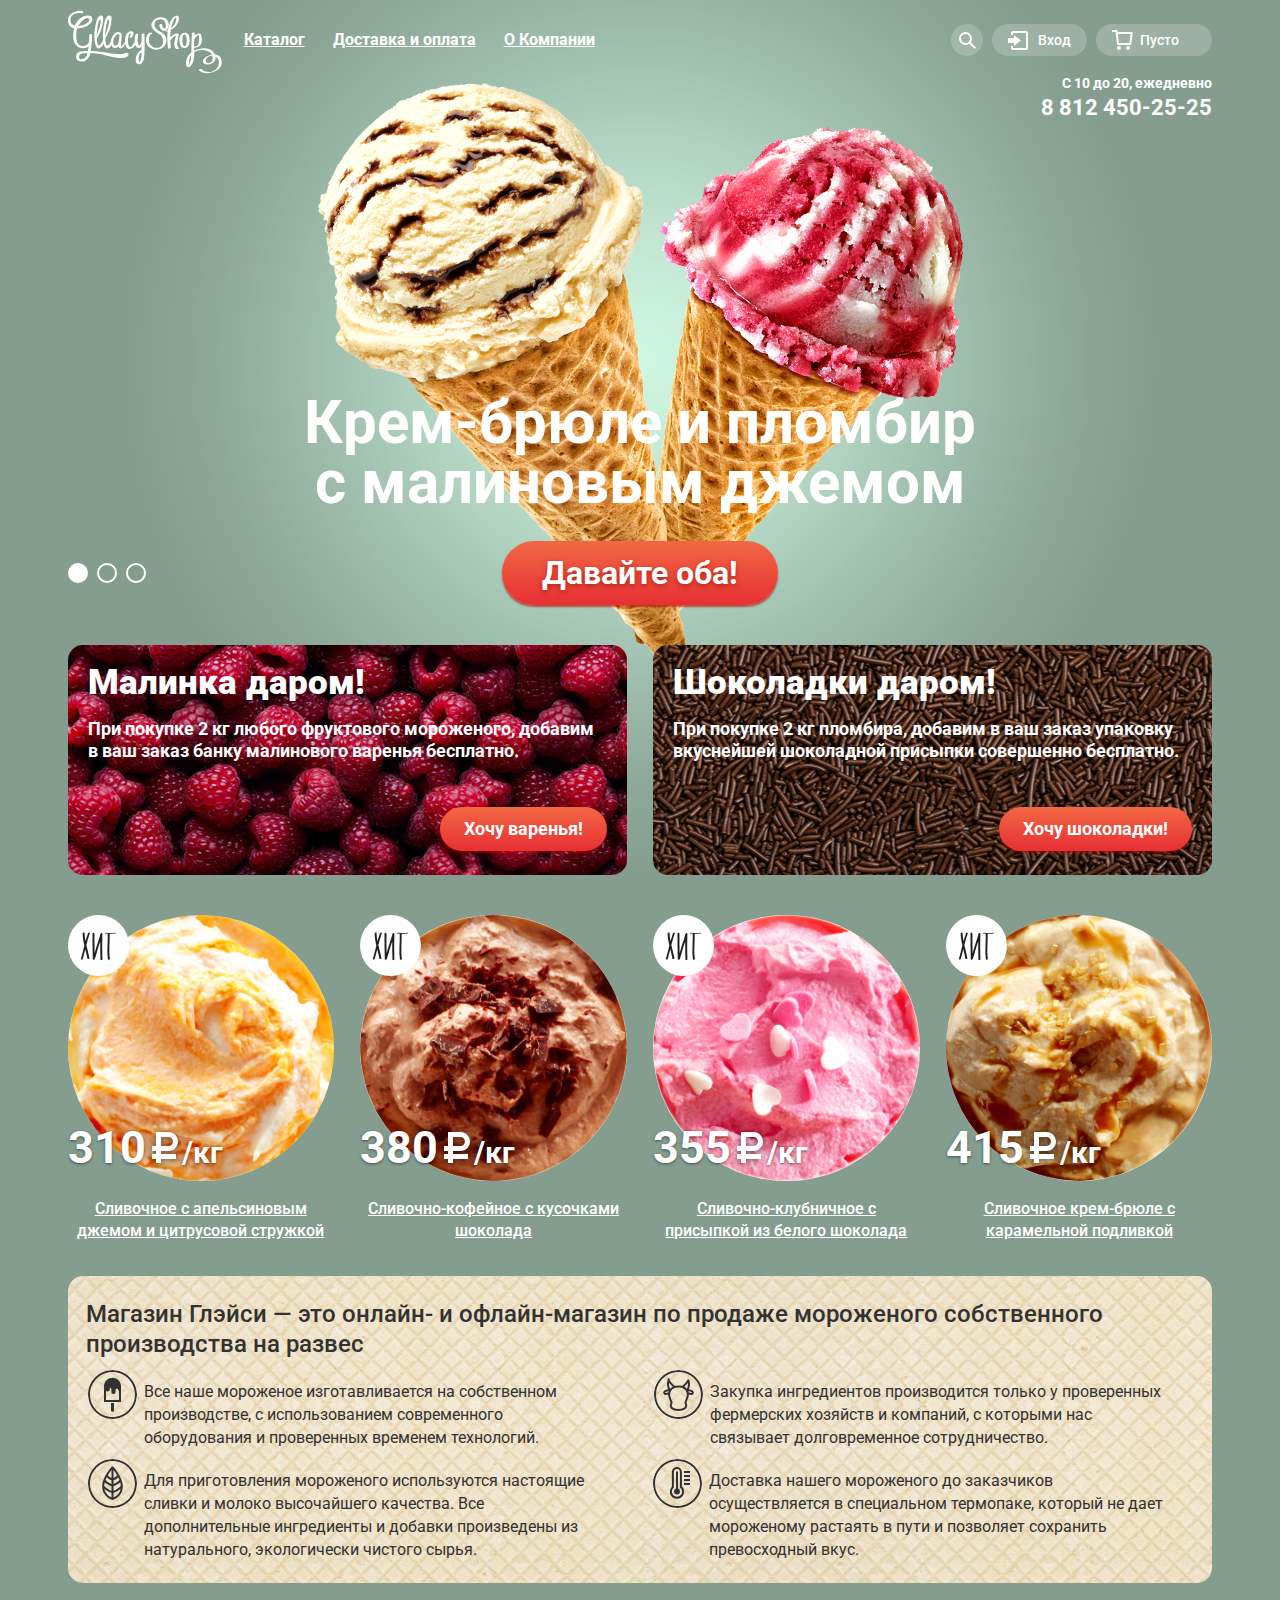
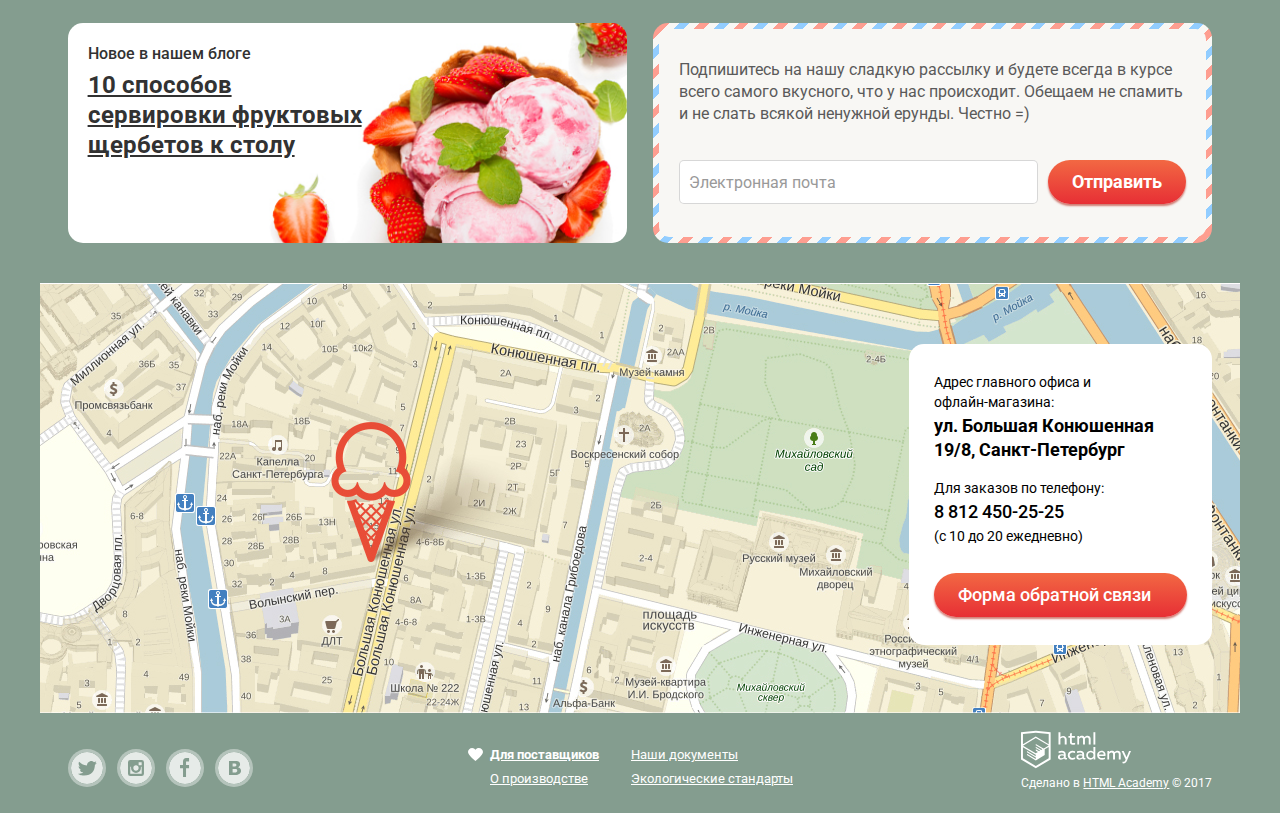
==== commit 957f1c25: "Пофиксил косяки #5." ====
--- a/index.html
+++ b/index.html
@@ -16,7 +16,7 @@
   <div class="site-wrapper">
     <div class="page-wrapper">
       <header class="main-header flex-row">
-        <a href="#" class="main-logo">
+        <a class="main-logo">
           <img src="img/gllacy-logo.svg" width="154" height="64" alt="Gllacy logo" class="main-logo__img">
         </a>
         <ul class="main-menu" aria-label="Навигация по сайту" tabindex="0">
@@ -88,10 +88,7 @@
         </ul>
       </header>
 
-      <div class="flex-row below-header-bar">
-        <p class="breadcrumbs">
-          <span class="visually-hidden">Now it's Empty</span>
-        </p>
+      <div class="below-header-bar">
         <p class="schedule" aria-label="Режим работы" tabindex="0">С 10 до 20, ежедневно
           <br>
           <a href="tel:+78214502525" aria-label="Позвоните нам по этому телефону">8 812 450-25-25</a>
@@ -254,7 +251,7 @@
               <a href="tel:+78214502525" aria-label="Позвоните нам по этому телефону">8 812 450-25-25</a>
             </b>
             <small>(с 10 до 20 ежедневно)</small>
-            <button type="button" class="btn js-open-modal">Форма обратной связи</button>
+            <a href="writeus.html" class="btn js-open-modal">Форма обратной связи</a>
           </article>
 
         </section>
--- a/css/style.min.css
+++ b/css/style.min.css
@@ -1 +1 @@
-.carousel,.carousel-pagination,.flex-row{-webkit-box-direction:normal}#slide-1:checked~.site-wrapper,#slide-2:checked~.site-wrapper,#slide-3:checked~.site-wrapper{background-repeat:no-repeat;background-position:top center;background-size:1045px 881px}.btn,.slide__lead{color:#fff;font-weight:700}.main-logo,.schedule{max-height:-webkit-fit-content}:root{-webkit-box-sizing:border-box;box-sizing:border-box;font:400 16px/22px Roboto,Helvetica,Arial,sans-serif}*,::after,::before{-webkit-box-sizing:inherit;box-sizing:inherit;font-family:inherit}.visually-hidden{position:absolute;width:1px;height:1px;margin:-1px;clip:rect(0 0 0 0)}.carousel,.slide{position:relative}body{margin:0;background-color:#849d8f}.page-wrapper{min-width:900px;max-width:1200px;margin:0 auto}.flex-row{display:-webkit-box;display:-ms-flexbox;display:flex;flex-flow:row nowrap;justify-content:space-between;align-self:stretch;-webkit-box-orient:horizontal;-webkit-box-pack:justify;-ms-flex-flow:row nowrap;-ms-flex-item-align:stretch;-ms-flex-pack:justify}.flex-row>*{margin-right:2.2%}.flex-row>:first-child{margin-left:2.3%}.flex-row>:last-child{margin-right:2.3%}.carousel{display:-webkit-box;display:-ms-flexbox;display:flex;flex-flow:column nowrap;justify-content:flex-end;align-items:center;min-height:525px;-webkit-box-align:center;-webkit-box-orient:vertical;-webkit-box-pack:end;-ms-flex-align:center;-ms-flex-flow:column nowrap;-ms-flex-pack:end}.slide{display:none;justify-content:space-around;max-width:60%;margin-top:270px;margin-bottom:28px;-ms-flex-pack:distribute}.slide__lead{font-size:60px;line-height:60px;text-align:center;-ms-flex-item-align:end}.carousel .btn{align-self:center;margin:0 0 40px;-ms-flex-item-align:center;-ms-grid-row-align:center}.carousel-pagination{position:absolute;bottom:62px;left:28px;display:-webkit-box;display:-ms-flexbox;display:flex;flex-flow:row nowrap;justify-content:space-between;width:78px;-webkit-box-orient:horizontal;-webkit-box-pack:justify;-ms-flex-flow:row nowrap;-ms-flex-pack:justify}.carousel-pagination label{display:block;width:20px;height:20px;border:2px solid #fff;border-radius:50%}#slide-1:checked~.site-wrapper label[for=slide-1],#slide-2:checked~.site-wrapper label[for=slide-2],#slide-3:checked~.site-wrapper label[for=slide-3]{background-color:#fff}#slide-1:checked~.site-wrapper .slide:nth-of-type(2),#slide-2:checked~.site-wrapper .slide:nth-of-type(3),#slide-3:checked~.site-wrapper .slide:nth-of-type(4){display:-webkit-box;display:-ms-flexbox;display:flex}#slide-1:checked~.site-wrapper{background-color:#849d8f;background-image:url(../img/slider/slide-1.png)}#slide-2:checked~.site-wrapper{background-color:#8996a6;background-image:url(../img/slider/slide-2.png)}#slide-3:checked~.site-wrapper{background-color:#9d8b84;background-image:url(../img/slider/slide-3.png)}.btn{height:44px;padding:0 24px;font-size:18px;text-shadow:none;background:-webkit-gradient(linear,left bottom,left top,from(#e72f35),to(#f26843));background:linear-gradient(to top,#e72f35,#f26843);border:none;border-radius:32px;-webkit-box-shadow:0 2px 2px rgba(172,16,0,.54);box-shadow:0 2px 2px rgba(172,16,0,.54)}.btn:focus,.btn:hover{background:-webkit-gradient(linear,left bottom,left top,from(rgba(231,47,53,.8)),to(rgba(242,104,67,.8))),#fff;background:linear-gradient(to top,rgba(231,47,53,.8),rgba(242,104,67,.8)),#fff;-webkit-box-shadow:0 1px 2px #ac1000;box-shadow:0 1px 2px #ac1000}.btn:active{color:#fceeec;background:-webkit-gradient(linear,left bottom,left top,from(rgba(231,47,53,.93)),to(rgba(242,104,67,.93))),#000;background:linear-gradient(to top,rgba(231,47,53,.93),rgba(242,104,67,.93)),#000;-webkit-box-shadow:inset 0 1px 2px #952718;box-shadow:inset 0 1px 2px #952718}.btn--big{height:64px;padding:0 40px;font-size:32px;text-shadow:0 2px 5px rgba(160,32,11,.76);-webkit-box-shadow:0 2px 2px rgba(172,16,0,.64);box-shadow:0 2px 2px rgba(172,16,0,.64)}.btn--big:hover{-webkit-box-shadow:0 2px 2px #ac1000;box-shadow:0 2px 2px #ac1000}.btn--big:active{-webkit-box-shadow:inset 0 2px 2px #952718;box-shadow:inset 0 2px 2px #952718}.field-text__input,.field-textarea{height:44px;padding:0 10px;font-weight:700;font-size:16px;color:#323232;background-color:#fff;border-width:0;border-radius:5px;-webkit-box-shadow:inset 0 0 0 1px rgba(178,178,178,.52);box-shadow:inset 0 0 0 1px rgba(178,178,178,.52)}.field-text__input:hover,.field-textarea:hover{-webkit-box-shadow:inset 0 0 0 2px rgba(154,154,154,.52);box-shadow:inset 0 0 0 2px rgba(154,154,154,.52)}.field-text__input:focus,.field-textarea:focus{outline:0;-webkit-box-shadow:inset 0 0 0 2px rgba(46,136,228,.52);box-shadow:inset 0 0 0 2px rgba(46,136,228,.52)}.field-text__input:focus::-webkit-input-placeholder,.field-textarea:focus::-webkit-input-placeholder{color:transparent}.field-text__input:focus::-ms-input-placeholder,.field-textarea:focus::-ms-input-placeholder{color:transparent}.field-text__input:focus:-ms-input-placeholder,.field-textarea:focus:-ms-input-placeholder{color:transparent}.field-text__input:focus::placeholder,.field-textarea:focus::placeholder{color:transparent}.field-text__input::-webkit-input-placeholder,.field-textarea::-webkit-input-placeholder{font-weight:400;font-size:16px;color:#999}.field-text__input::-ms-input-placeholder,.field-textarea::-ms-input-placeholder{font-weight:400;font-size:16px;color:#999}.field-text__input:-ms-input-placeholder,.field-textarea:-ms-input-placeholder{font-weight:400;font-size:16px;color:#999}.field-text__input::placeholder,.field-textarea::placeholder{font-weight:400;font-size:16px;color:#999}.field-textarea{width:100%;min-height:155px;padding-top:10px;resize:none}.page-wrapper a{font-weight:500;color:#fff;text-decoration:underline}.page-wrapper a:active,.page-wrapper a:hover{font-weight:500;color:#ffbc9e;text-decoration:underline}.main-menu__item:active>a,.main-menu__item:hover>a{color:#323232;text-decoration:none;font-weight:700}.main-header{position:relative;justify-content:flex-start;align-items:center;-webkit-box-align:center;-webkit-box-pack:start;-ms-flex-align:center;-ms-flex-pack:start}.main-logo{display:block;max-height:-moz-fit-content;max-height:fit-content;margin:10px 0 0}.main-logo__img{margin:0}.main-menu{display:-webkit-box;display:-ms-flexbox;display:flex;margin:0 0 0 12px;padding:0;list-style:none}.main-menu__item{position:relative;display:-webkit-box;display:-ms-flexbox;display:flex;align-items:center;margin:0 8px 0 0;padding:0 10px;-webkit-box-align:center;-ms-flex-align:center}.main-menu__item>a{font-weight:700;line-height:32px}.main-menu__item:hover{background:#f7f6f3;border:none;border-radius:40px}.main-menu__item:active{background:#ededed;-webkit-box-shadow:inset 0 2px 1px 0 #696969;box-shadow:inset 0 2px 1px 0 #696969}.main-submenu,.order,.search-form,.sign-up-form{z-index:2;-webkit-box-shadow:0 20px 20px 0 rgba(0,0,0,.4)}.main-menu__item--active{background:#d07058;border:none;border-radius:40px}.main-menu__item--active>a{font-weight:700;color:#fff;text-decoration:none}.main-submenu__item a,.main-submenu__item:active a,.main-submenu__item:hover a{color:#323232;font-weight:400;text-decoration:none}.main-menu__item:hover::after{content:"";position:absolute;top:30px;left:0;display:block;width:100%;height:10px;background:0 0}.main-menu__item:hover .main-submenu{display:block}.main-submenu{position:absolute;top:35px;left:-10px;display:none;margin:0;padding:5px 0;list-style:none;background:#f8f7f4;border:none;border-radius:5px;box-shadow:0 20px 20px 0 rgba(0,0,0,.4)}.main-submenu__item{display:-webkit-box;display:-ms-flexbox;display:flex;align-items:center;margin:5px 0;white-space:nowrap;-webkit-box-align:center;-ms-flex-align:center}.main-submenu__item a{display:block;padding:0 20px;line-height:30px}.main-submenu__item:hover{background:#fbded7}.main-submenu__item:active{background:#f6b5a5}.main-submenu__item--active{background:#d07058}.main-submenu__item--active a{font-weight:400;color:#fff;text-decoration:none}.main-submenu__item--lead a,.main-submenu__item--lead:hover a{font-weight:700;text-decoration:none}.main-submenu__item--divider{display:block;height:1px}.main-submenu__item--divider::before{content:"";display:block;width:auto;height:1px;margin:0 9px;background:#d0d1ce}.user-bar{display:-webkit-box;display:-ms-flexbox;display:flex;margin:0 0 0 auto;padding:0;list-style:none}.user-bar__item{position:relative;height:32px;margin-left:9px;padding:8px 16px;font-weight:500;font-size:14px;line-height:16px;color:#fff;background-color:rgba(255,255,255,.2);border:none;border-radius:40px}.user-bar__item:nth-of-type(1){width:32px;padding:8px 0;background-image:url(../img/search-icon.svg);background-repeat:no-repeat;background-position:8px center}.user-bar__item:nth-of-type(2){min-width:32px;padding-left:46px;background-image:url(../img/enter-icon.svg);background-repeat:no-repeat;background-position:16px center}.user-bar__item:nth-of-type(3){min-width:116px;padding-left:44px;background-image:url(../img/basket-icon.svg);background-repeat:no-repeat;background-position:16px center}.user-bar__item:nth-of-type(3).user-bar__item--basket-active{min-width:120px;padding-left:42px;background-image:url(../img/basket-icon-active.svg);background-repeat:no-repeat;background-position:16px center}.user-bar__item:hover{color:#323232;background-color:rgba(248,247,244,1)}.user-bar__item:hover:nth-of-type(1){background-image:url(../img/search-icon-dark.svg)}.user-bar__item:hover:nth-of-type(2){background-image:url(../img/enter-icon-dark.svg)}.user-bar__item:hover:nth-of-type(3){background-image:url(../img/basket-icon-dark.svg)}.user-bar__item:nth-of-type(3).user-bar__item--basket-active:hover{background-image:url(../img/basket-icon-active-dark.svg)}.user-bar__item:hover::after{content:"";position:absolute;top:30px;left:-20%;display:block;width:120%;height:10px;background:0 0}.order,.search-form,.sign-up-form{display:none;padding:20px 16px;background-color:#f8f7f4;border-radius:6px;box-shadow:0 20px 20px 0 rgba(0,0,0,.4)}.user-bar__item:hover .search-form{position:absolute;top:35px;right:0;display:block;width:340px}.sign-up-form__control,.user-bar__item:hover .sign-up-form{display:-webkit-box;display:-ms-flexbox;-webkit-box-direction:normal}.search-form .field-text__input{width:100%}.user-bar__item:hover .sign-up-form{position:absolute;top:35px;right:0;display:flex;flex-flow:column wrap;width:280px;-webkit-box-orient:vertical;-ms-flex-flow:column wrap}.sign-up-form>:not(:last-child){margin-bottom:20px}.sign-up-form .field-text__input{width:100%}.sign-up-form .btn{margin-right:auto}.sign-up-form__control{display:flex;flex-flow:row nowrap;justify-content:space-between;-webkit-box-orient:horizontal;-webkit-box-pack:justify;-ms-flex-flow:row nowrap;-ms-flex-pack:justify}.order,.sign-up-form__links{-webkit-box-orient:vertical;-webkit-box-direction:normal}.sign-up-form__links{display:-webkit-box;display:-ms-flexbox;display:flex;flex-flow:column nowrap;justify-content:space-around;-ms-flex-flow:column nowrap;-ms-flex-pack:distribute}.sign-up-form__links a{color:#323232}.sign-up-form__links a:hover{color:#e84d37}.user-bar__item:hover .order{position:absolute;top:35px;right:0;display:-webkit-box;display:-ms-flexbox;display:flex}.order-item,.promo-case{display:-webkit-box;display:-ms-flexbox}.order{flex-flow:column nowrap;align-items:flex-end;-webkit-box-align:end;-ms-flex-align:end;-ms-flex-flow:column nowrap}.order-list{margin:0;padding:0}.order-item{display:flex;flex-flow:row nowrap;justify-content:space-between;align-items:flex-start;min-height:52px;font-weight:400;font-size:13px;line-height:16px;color:#323232;-webkit-box-align:start;-webkit-box-direction:normal;-webkit-box-orient:horizontal;-webkit-box-pack:justify;-ms-flex-align:start;-ms-flex-flow:row nowrap;-ms-flex-pack:justify}.promo-case,.shopping-card{-webkit-box-orient:vertical;-webkit-box-direction:normal}.order-item__remove{display:block;width:11px;height:11px;margin:11px 15px 0 0;background-color:transparent;background-image:url(../img/x-icon.svg);background-repeat:no-repeat;background-position:center center;background-size:11px 11px;border:none}.order-item__thumb{width:33px;height:33px;margin:0 12px 0 0;border:none;border-radius:50%}.order-item__name{align-self:baseline;width:220px;margin:10px 20px 0 0;-ms-flex-item-align:baseline}.order-item__qty{display:-webkit-inline-box;display:-ms-inline-flexbox;display:inline-flex;justify-content:flex-end;width:100px;margin:10px 0 0 auto;white-space:nowrap;-webkit-box-pack:end;-ms-flex-pack:end}.order-item__price{color:#999}.order-item__cost{display:-webkit-inline-box;display:-ms-inline-flexbox;display:inline-flex;justify-content:flex-end;min-width:80px;margin:10px 16px 0 0;white-space:nowrap;-webkit-box-pack:end;-ms-flex-pack:end}.order__total{font-size:15px;line-height:18px;color:#323232}.order-item__weight::after{content:"\00A0кг\00A0"}.order-item__price::before{content:"\00A0"}.order-item__cost::after,.order-item__price::after,.order__total-value::after{content:"\00A0руб."}.order-item--divider{display:block;height:1px}.order-item--divider::before{content:"";display:block;width:auto;height:1px;margin:5px 0;background:#d0d1ce}.catalog-header{margin:0 0 0 2.3%;font-weight:700;font-size:35px;line-height:41px;color:#fff}.breadcrumbs{align-self:flex-start;margin:16px 0 0;-ms-flex-item-align:start}.breadcrumbs a.breadcrumds__item{position:relative;display:inline-block;margin-right:17px;font-weight:400;font-size:14px;line-height:16px;vertical-align:auto;text-decoration:none;border-bottom:1px solid #fff}.breadcrumbs a.breadcrumds__item::after,.breadcrumbs a.breadcrumds__item:last-of-type::after{position:absolute;top:0;right:-7px;width:0;margin:0;line-height:16px;vertical-align:auto;font-size:14px;text-decoration:none}.breadcrumbs a.breadcrumds__item:hover{display:inline-block;font-weight:400;font-size:14px;line-height:16px;vertical-align:auto;text-decoration:none;border-bottom:1px solid #ffbc9e}.promo-case,.schedule,.shopping-card__cost{font-weight:700;color:#fff}.breadcrumbs a.breadcrumds__item:last-of-type{text-decoration:none;border-bottom:0 solid #ffbc9e}.breadcrumbs a.breadcrumds__item::after{content:"»";display:inline-block;color:#fff}.breadcrumbs a.breadcrumds__item:last-of-type::after{content:"";display:none;color:#fff}.schedule{max-height:-moz-fit-content;max-height:fit-content;margin:-10px 2.3% 0 0;font-size:14px;line-height:26px;text-align:right}.schedule a,.schedule a:hover{font-weight:700;font-size:22px;line-height:24px;color:#fff;text-decoration:none}.promo{margin-bottom:40px}.promo-case{display:flex;flex-flow:column nowrap;justify-content:flex-start;width:46.6%;min-height:230px;padding:20px;border-radius:15px;-webkit-box-pack:start;-ms-flex-flow:column nowrap;-ms-flex-pack:start;-ms-flex-preferred-size:46.6%}.promo-case__slogan{font-size:35px;line-height:35px}.promo-case__lead{font-size:18px;line-height:22px}.promo-case:first-of-type{margin-left:2.3%;background-color:#dc143c;background-image:url(../img/bg/raspberries-bg.jpg);background-position:center center}.promo-case:last-of-type{background-color:brown;background-image:url(../img/bg/chocolate-bg.jpg);background-position:center center}.promo-case .btn{align-self:flex-end;margin-top:auto;margin-bottom:4px;-ms-flex-item-align:end}.shopping-card{position:relative;display:-webkit-box;display:-ms-flexbox;display:flex;-ms-flex-direction:column;flex-direction:column;justify-content:flex-start;align-items:center;width:22.2%;margin-bottom:34px;text-align:center;-webkit-box-align:center;-webkit-box-pack:start;-ms-flex-align:center;-ms-flex-pack:start;-ms-flex-preferred-size:22.2%}.shopping-card:hover{z-index:33;margin-bottom:-39px;padding-bottom:73px}.shopping-card:hover::after{content:"";position:absolute;bottom:0;left:-5%;z-index:-1;display:block;width:110%;height:calc(100% + 6px);background:rgba(255,255,255,.2);border:none;border-radius:5px;-webkit-box-shadow:0 20px 20px 0 rgba(0,0,0,.4);box-shadow:0 20px 20px 0 rgba(0,0,0,.4)}.shopping-card__cost{align-self:flex-start;margin-top:-58px;margin-bottom:34px;font-size:45px;white-space:nowrap;text-shadow:0 1px 3px rgba(0,0,0,.5);-ms-flex-item-align:start}.blog-post b,.ruble-sign{font-weight:500}.shopping-card__cost-postfix{position:relative;display:inline-block;margin-left:36px;font-size:30px;vertical-align:baseline}.shopping-card__cost-postfix::before{content:"";position:absolute;top:-12px;left:-32px;display:block;width:31px;height:36px;background-image:url(../img/ruble-sign.svg);background-repeat:no-repeat;background-position:center center;background-size:31px 36px;-webkit-filter:drop-shadow(0 1px 3px rgba(0, 0, 0, .5));filter:drop-shadow(0 1px 3px rgba(0, 0, 0, .5))}.shopping-card__schild-hit{position:absolute;top:0;left:0;width:61px;height:61px;background:url(../img/hit-shield.svg)}.ruble-sign{display:-webkit-inline-box;display:-ms-inline-flexbox;display:inline-flex;text-indent:5px}.shopping-card__img{align-self:stretch;width:100%;max-width:100%;height:auto;max-height:267px;margin-bottom:14px;background:plum;border-radius:300px;-ms-flex-item-align:stretch;-ms-grid-row-align:stretch}.shopping-card .btn{display:none;align-self:center;white-space:nowrap;-ms-flex-item-align:center;-ms-grid-row-align:center}.shopping-card:hover .btn{position:absolute;bottom:20px;left:50%;display:block;align-self:center;-webkit-transform:translateX(-50%);transform:translateX(-50%);-ms-flex-item-align:center;-ms-grid-row-align:center}.shopping-card a{display:inline-block;width:100%;vertical-align:auto}.advantages{display:-webkit-box;display:-ms-flexbox;display:flex;flex-flow:row wrap;justify-content:space-between;margin-right:2.3%;margin-bottom:40px;margin-left:2.3%;padding:18px;background-color:tan;background-image:url(../img/bg/waffle-pattern.jpg);border:none;border-radius:15px;-webkit-box-direction:normal;-webkit-box-orient:horizontal;-webkit-box-pack:justify;-ms-flex-flow:row wrap;-ms-flex-pack:justify}.advantages__title{width:100%;margin-top:5px;margin-bottom:5px;font-weight:500;font-size:24px;line-height:30px;color:#323232;-ms-flex-preferred-size:100%}.advantages__item{position:relative;width:41.5%;margin-bottom:4px;margin-left:58px;font-size:16px;line-height:23px;color:#323232;-ms-flex-preferred-size:41.5%}.blog-post,.map{flex-flow:column nowrap}.advantages__item::before{content:"";position:absolute;top:-10px;left:-56px;display:block;width:49px;height:49px;border-radius:50px}.blog-post,.subscribe-form{display:-webkit-box;display:-ms-flexbox;-webkit-box-direction:normal}.blog-post,.subscribe{width:46.6%;min-height:220px}.advantages__item:nth-of-type(1)::before{background-image:url(../img/advantages/ice-cream-icon.svg)}.advantages__item:nth-of-type(2)::before{background-image:url(../img/advantages/cow-icon.svg)}.advantages__item:nth-of-type(3)::before{background-image:url(../img/advantages/leaf-icon.svg)}.advantages__item:nth-of-type(4)::before{background-image:url(../img/advantages/your-eyes-cold-as-ice-icon-lalala.svg)}.blog-post{display:flex;justify-content:flex-start;padding:20px;color:#323232;background-color:#fff;background-image:url(../img/bg/strawberry-bg.jpg);background-repeat:no-repeat;background-position:120% 20%;background-size:70%;border-radius:15px;-webkit-box-orient:vertical;-webkit-box-pack:start;-ms-flex-flow:column nowrap;-ms-flex-pack:start;-ms-flex-preferred-size:46.6%;justify-self:flex-start}.doc-links__item:first-child::before,.socials__item a{background-repeat:no-repeat;background-position:center}.blog-post .blog-post__link{display:block;max-width:55%;margin-top:5px;font-weight:700;font-size:24px;line-height:30px;color:#323232}.blog-post .blog-post__link:hover{font-weight:700;color:#e84d37}.subscribe{padding:6px;background-color:#f8f7f4;background-image:repeating-linear-gradient(-45deg,transparent,transparent 7px,#fe9e90 7px,#fe9e90 14px,transparent 14px,transparent 21px,#92cdff 21px,#92cdff 28px);border:none;border-radius:15px;-ms-flex-preferred-size:46.6%;justify-self:flex-end}.map iframe,.subscribe-form .field-text__input,.subscribe-inner{width:100%}.subscribe-inner{height:100%;padding:20px;background-color:#f8f7f4;border-radius:10px}.subscribe-inner p{margin-top:10px;margin-bottom:35px;color:#5a5a5a}.subscribe-form{display:flex;flex-flow:row nowrap;-webkit-box-orient:horizontal;-ms-flex-flow:row nowrap}.contact,.map{display:-webkit-box;display:-ms-flexbox}.contact,.doc-links,.map{-webkit-box-orient:vertical;-webkit-box-direction:normal}.subscribe-form .field-text{width:100%;margin-right:10px;-ms-flex-preferred-size:100%}.map{position:relative;display:flex;align-items:stretch;min-height:430px;margin-top:40px;background-image:url(../img/bg/map-raster-image.jpg);-webkit-box-align:stretch;-ms-flex-align:stretch;-ms-flex-flow:column nowrap}.contact,.get-in-touch{flex-flow:column nowrap;align-self:center}.contact{position:absolute;top:14%;right:2.3%;display:flex;justify-content:space-between;width:303px;height:70%;padding:28px 25px;background-color:#fff;border-radius:15px;-webkit-box-pack:justify;-ms-flex-flow:column nowrap;-ms-flex-item-align:center;-ms-flex-pack:justify}.contact small{font-size:14px;line-height:20px}.contact address{margin-bottom:14px;font-style:normal}.contact b{font-size:18px;line-height:24px}.contact a{font-size:18px;line-height:22px;color:#000;text-decoration:none}.contact .btn{margin-top:25px}.main-footer{align-items:center;min-height:100px;padding-top:10px;-webkit-box-align:center;-ms-flex-align:center}.doc-links,.socials{padding:0;list-style:none}.socials{display:-webkit-box;display:-ms-flexbox;display:flex;margin:0}.socials__item{display:block;margin-right:11px}.socials__item a{display:block;width:32px;height:32px;margin:3px;background-size:32px 32px;border:none;border-radius:32px;-webkit-box-shadow:0 0 0 3px rgba(255,255,255,.5);box-shadow:0 0 0 3px rgba(255,255,255,.5);opacity:.8}.doc-links,.get-in-touch{display:-webkit-box;display:-ms-flexbox}.socials__item a[href*="twitter.com"]{background-image:url(../img/socials/twitter-icon.svg)}.socials__item a[href*="instagram.com"]{background-image:url(../img/socials/instagram-icon.svg)}.socials__item a[href*="facebook.com"]{background-image:url(../img/socials/facebook-icon.svg)}.socials__item a[href*="vk.com"]{background-image:url(../img/socials/vkontakte-icon.svg)}.socials__item a:hover{-webkit-box-shadow:0 0 0 3px rgba(255,255,255,.7);box-shadow:0 0 0 3px rgba(255,255,255,.7);opacity:1}.socials__item a:active{-webkit-box-shadow:0 0 0 3px rgba(255,255,255,.7);box-shadow:0 0 0 3px rgba(255,255,255,.7);opacity:.8}.doc-links{display:flex;flex-flow:column wrap;align-content:center;height:50px;margin:0 0 0 30px;-ms-flex-flow:column wrap;-ms-flex-line-pack:center}.doc-links__item{position:relative;display:-webkit-inline-box;display:-ms-inline-flexbox;display:inline-flex;margin-right:32px;font-size:13px;line-height:24px}.doc-links__item a,.doc-links__item a:hover{font-weight:400}.doc-links__item:first-child a{font-weight:700}.doc-links__item:first-child::before{content:"";position:absolute;top:2px;left:-24px;display:block;width:19px;height:19px;background-image:url(../img/heart-icon.svg);background-size:15px 13px}.copyright{margin-top:0;margin-bottom:14px;font-size:12px;line-height:18px;color:#fff}.get-in-touch b,.get-in-touch-form :not(:last-child){margin-bottom:20px}.copyright a,.copyright a:hover{font-weight:400}.copyright a:first-child{text-decoration:none}.modal{position:fixed;top:50%;left:50%;z-index:9999;display:none;flex-flow:row nowrap;justify-content:space-around;width:100vw;height:100vh;background:rgba(0,0,0,.3);-webkit-transform:translate3d(-50%,-50%,0);transform:translate3d(-50%,-50%,0);-webkit-box-direction:normal;-webkit-box-orient:horizontal;-ms-flex-flow:row nowrap;-ms-flex-pack:distribute}.get-in-touch,.get-in-touch-form{-webkit-box-orient:vertical;-webkit-box-direction:normal}.get-in-touch{position:absolute;top:50%;left:50%;display:flex;justify-content:space-between;align-items:flex-start;width:478px;padding:24px;background:#f8f7f4;border:none;border-radius:10px;-webkit-transform:translate3d(-50%,-50%,0);transform:translate3d(-50%,-50%,0);-webkit-box-align:start;-webkit-box-pack:justify;-ms-flex-align:start;-ms-flex-flow:column nowrap;-ms-flex-item-align:center;-ms-flex-pack:justify}.get-in-touch b{font-size:24px;line-height:28px}.get-in-touch-form{display:-webkit-box;display:-ms-flexbox;display:flex;flex-flow:column nowrap;justify-content:space-between;align-items:flex-start;align-self:stretch;-webkit-box-align:start;-webkit-box-pack:justify;-ms-flex-align:start;-ms-flex-flow:column nowrap;-ms-flex-item-align:stretch;-ms-flex-pack:justify}.get-in-touch-form .btn{align-self:flex-end;-ms-flex-item-align:end}.get-in-touch-form .field-text__input{width:267px}.get-in-touch .close-modal{position:absolute;top:20px;right:20px;width:20px;height:20px;font-size:40px;background:url(../img/x-icon.svg) center center no-repeat;background-size:20px 20px;border:none}.settings{margin-top:20px}.flex-row.settings-row{justify-content:flex-start;align-items:flex-end;height:62px;margin-bottom:15px;-webkit-box-align:end;-webkit-box-pack:start;-ms-flex-align:end;-ms-flex-pack:start}.settings__fieldset{position:relative;height:37px;margin:0 14px 0 0;padding:8px 15px 0;background:rgba(255,255,255,.2);border:none;border-radius:40px}.settings__field-select{margin-right:14px}.settings__fieldset-checkbox,.settings__fieldset-radio{display:-webkit-inline-box;display:-ms-inline-flexbox;display:inline-flex}.field-select__label,.settings__legend{display:block;margin-bottom:5px;margin-left:12px;font-weight:500;font-size:14px;line-height:16px;color:#fff}.settings__legend{position:absolute;top:-20px;left:15px;margin-left:0}.field-select__select{width:195px;height:37px;padding:0 15px;font-weight:500;color:#fff;background-color:rgba(255,255,255,.2);background-image:url(../img/icon-down-dir.svg);background-repeat:no-repeat;background-position:166px center;background-size:12px 12px;border:none;border-radius:40px;-webkit-appearance:none;-moz-appearance:none;appearance:none}.field-select__select::-ms-expand{display:none}.field-select__select:focus,.field-select__select:hover{height:37px;color:#323232;background:rgba(255,255,255,.2);background-image:url(../img/icon-down-dir-dark.svg);background-repeat:no-repeat;background-position:166px center;background-size:12px 12px;border:none;border-radius:40px}.field-range{position:relative;display:-webkit-box;display:-ms-flexbox;display:flex;justify-content:stretch;align-items:center;width:175px;height:22px;margin:0 7px 10px;-webkit-box-align:center;-webkit-box-pack:stretch;-ms-flex-align:center;-ms-flex-pack:stretch}.field-range__scale{width:100%;height:4px;background:rgba(248,247,244,.5)}.field-range__bar{height:4px;margin-right:45px;margin-left:12px;background:rgba(248,247,244,1)}.field-checkbox__input~.field-checkbox__label::before,.field-radio__input~.field-radio__label::before{content:"";margin-bottom:-5px;background-repeat:no-repeat;background-position:left center}.field-range__toggle{position:absolute;top:1px;-webkit-box-sizing:content-box;box-sizing:content-box;width:4px;height:4px;padding:0;background-color:#ababab;border:8px solid #fff;border-radius:50%;-webkit-box-shadow:0 2px 1px 0 rgba(0,0,0,.1);box-shadow:0 2px 1px 0 rgba(0,0,0,.1);cursor:pointer}.field-range__toggle--min{left:12px}.field-range__toggle--max{right:45px}.field-radio{margin-right:15px}.field-radio:last-of-type{margin-right:5px}.field-radio__input{display:none}.field-radio__label{display:-webkit-inline-box;display:-ms-inline-flexbox;display:inline-flex;font-weight:500;font-size:16px;line-height:26px;color:#fff}.field-radio__input~.field-radio__label::before{display:-webkit-inline-box;display:-ms-inline-flexbox;display:inline-flex;width:22px;height:22px;margin-right:8px;background-image:url(../img/radio-off.svg);background-size:22px 22px;opacity:.8}.field-radio__input:checked~.field-radio__label::before{background-image:url(../img/radio-on.svg);background-size:22px 22px}.field-radio__input~.field-radio__label:hover::before{opacity:1}.field-radio__input:disabled~.field-radio__label::before{opacity:.4}.field-checkbox{margin-right:17px}.field-checkbox:last-of-type{margin-right:5px}.field-checkbox__input{display:none}.field-checkbox__label{display:-webkit-inline-box;display:-ms-inline-flexbox;display:inline-flex;font-weight:500;font-size:16px;line-height:18px;color:#fff}.field-checkbox__input~.field-checkbox__label::before{display:-webkit-inline-box;display:-ms-inline-flexbox;display:inline-flex;width:24px;height:20px;margin-right:8px;background-image:url(../img/checkbox-off.svg);background-size:20px 20px;opacity:.8}.field-checkbox__input:checked~.field-checkbox__label::before{background-image:url(../img/checkbox-on.svg);background-size:24px 20px}.field-checkbox__input~.field-checkbox__label:hover::before{opacity:1}.field-checkbox__input:disabled~.field-checkbox__label::before{opacity:.4}.settings__btn{height:37px;padding:0 30px;font-weight:500;color:#fff;background:rgba(255,255,255,.2);border:none;border-radius:40px;-webkit-box-shadow:inset 0 0 0 2px #fff;box-shadow:inset 0 0 0 2px #fff}.settings__btn:hover{color:#323232;background:rgba(255,255,255,1)}.settings__btn:active{color:#323232;background:rgba(237,237,237,1);-webkit-box-shadow:inset 0 2px 1px 1px #696969;box-shadow:inset 0 2px 1px 1px #696969}.catalog{display:-webkit-box;display:-ms-flexbox;display:flex;flex-flow:row wrap;justify-content:flex-start;margin-top:36px;-webkit-box-direction:normal;-webkit-box-orient:horizontal;-webkit-box-pack:start;-ms-flex-flow:row wrap;-ms-flex-pack:start}.catalog>.shopping-card{margin-right:2.2%}.catalog>.shopping-card:nth-child(4n+1){margin-left:2.3%}.catalog>.shopping-card:nth-child(4n+4){margin-right:2.3%}.catalog-pagination{text-align:right;text-decoration:none;margin:44px 2.3% 30px}.catalog-pagination .catalog-pagination__item{display:-webkit-inline-box;display:-ms-inline-flexbox;display:inline-flex;justify-content:space-around;align-items:center;width:26px;height:26px;font-weight:500;line-height:18px;color:#fff;text-decoration:none;background:rgba(255,255,255,0);border:none;border-radius:50%;-webkit-box-align:center;-ms-flex-align:center;-ms-flex-pack:distribute}.catalog-pagination__item:last-child{margin-right:-10px}.catalog-pagination .catalog-pagination__item:hover{color:#fff;text-decoration:none;background-color:rgba(255,255,255,.2)}.catalog-pagination .catalog-pagination__item:active,.catalog-pagination__item.catalog-pagination__item--current{color:#000;text-decoration:none;background-color:rgba(255,255,255,1)}.catalog-pagination__item--disabled{opacity:.2}.catalog-pagination__item--disabled:hover{background-color:rgba(255,255,255,0)}.catalog-pagination__item.catalog-pagination__item--arrow-prev{text-decoration:none;background-image:url(../img/pagination-arrow-left.svg);background-repeat:no-repeat;background-position:center center}.catalog-pagination__item.catalog-pagination__item--arrow-next{text-decoration:none;background-image:url(../img/pagination-arrow-right.svg);background-repeat:no-repeat;background-position:center center}.line-above-footer{width:auto;margin:0 2.2%;border-color:#fff;opacity:.3}.below-header-bar{max-height:40px}@-webkit-keyframes modal-fade-in{from{opacity:0}60%{opacity:1}}@keyframes modal-fade-in{from{opacity:0}60%{opacity:1}}.modal-in-animation{-webkit-animation-name:modal-fade-in;animation-name:modal-fade-in;-webkit-animation-duration:.5s;animation-duration:.5s;-webkit-animation-timing-function:cubic-bezier(.2,.09,.05,.97);animation-timing-function:cubic-bezier(.2,.09,.05,.97)}@-webkit-keyframes modal-fade-out{40%{opacity:1}to{opacity:0}}@keyframes modal-fade-out{40%{opacity:1}to{opacity:0}}.modal-out-animation{-webkit-animation-name:modal-fade-out;animation-name:modal-fade-out;-webkit-animation-duration:.5s;animation-duration:.5s;-webkit-animation-timing-function:cubic-bezier(.2,.09,.05,.97);animation-timing-function:cubic-bezier(.2,.09,.05,.97)}
+.carousel,.carousel-pagination,.flex-row{-webkit-box-direction:normal}#slide-1:checked~.site-wrapper,#slide-2:checked~.site-wrapper,#slide-3:checked~.site-wrapper{background-repeat:no-repeat;background-position:top center;background-size:1045px 881px}.btn,.slide__lead{color:#fff;font-weight:700}:root{-webkit-box-sizing:border-box;box-sizing:border-box;font:400 16px/22px Roboto,Helvetica,Arial,sans-serif}*,::after,::before{-webkit-box-sizing:inherit;box-sizing:inherit;font-family:inherit}.visually-hidden{position:absolute;width:1px;height:1px;margin:-1px;clip:rect(0 0 0 0)}.carousel,.slide{position:relative}body{margin:0;background-color:#849d8f}.page-wrapper{min-width:900px;max-width:1200px;margin:0 auto}.flex-row{display:-webkit-box;display:-ms-flexbox;display:flex;flex-flow:row nowrap;justify-content:space-between;align-self:stretch;-webkit-box-orient:horizontal;-webkit-box-pack:justify;-ms-flex-flow:row nowrap;-ms-flex-item-align:stretch;-ms-flex-pack:justify}.flex-row>*{margin-right:2.2%}.flex-row>:first-child{margin-left:2.3%}.flex-row>:last-child{margin-right:2.3%}.carousel{display:-webkit-box;display:-ms-flexbox;display:flex;flex-flow:column nowrap;justify-content:flex-end;align-items:center;min-height:535px;-webkit-box-align:center;-webkit-box-orient:vertical;-webkit-box-pack:end;-ms-flex-align:center;-ms-flex-flow:column nowrap;-ms-flex-pack:end}.slide{display:none;justify-content:space-around;max-width:60%;margin-top:270px;margin-bottom:28px;-ms-flex-pack:distribute}.slide__lead{font-size:60px;line-height:60px;text-align:center;-ms-flex-item-align:end}.carousel .btn{align-self:center;margin:0 0 40px;-ms-flex-item-align:center;-ms-grid-row-align:center}.carousel-pagination{position:absolute;bottom:62px;left:28px;display:-webkit-box;display:-ms-flexbox;display:flex;flex-flow:row nowrap;justify-content:space-between;width:78px;-webkit-box-orient:horizontal;-webkit-box-pack:justify;-ms-flex-flow:row nowrap;-ms-flex-pack:justify}.carousel-pagination label{display:block;width:20px;height:20px;border:2px solid #fff;border-radius:50%}#slide-1:checked~.site-wrapper label[for=slide-1],#slide-2:checked~.site-wrapper label[for=slide-2],#slide-3:checked~.site-wrapper label[for=slide-3]{background-color:#fff}#slide-1:checked~.site-wrapper .slide:nth-of-type(2),#slide-2:checked~.site-wrapper .slide:nth-of-type(3),#slide-3:checked~.site-wrapper .slide:nth-of-type(4){display:-webkit-box;display:-ms-flexbox;display:flex}#slide-1:checked~.site-wrapper{background-color:#849d8f;background-image:url(../img/slider/slide-1.png)}#slide-2:checked~.site-wrapper{background-color:#8996a6;background-image:url(../img/slider/slide-2.png)}#slide-3:checked~.site-wrapper{background-color:#9d8b84;background-image:url(../img/slider/slide-3.png)}.btn{height:44px;padding:0 24px;font-size:18px;text-shadow:none;background:-webkit-gradient(linear,left bottom,left top,from(#e72f35),to(#f26843));background:linear-gradient(to top,#e72f35,#f26843);border:none;border-radius:32px;-webkit-box-shadow:0 2px 2px rgba(172,16,0,.54);box-shadow:0 2px 2px rgba(172,16,0,.54)}.btn:focus,.btn:hover{background:-webkit-gradient(linear,left bottom,left top,from(rgba(231,47,53,.8)),to(rgba(242,104,67,.8))),#fff;background:linear-gradient(to top,rgba(231,47,53,.8),rgba(242,104,67,.8)),#fff;-webkit-box-shadow:0 1px 2px #ac1000;box-shadow:0 1px 2px #ac1000}.btn:active{color:#fceeec;background:-webkit-gradient(linear,left bottom,left top,from(rgba(231,47,53,.93)),to(rgba(242,104,67,.93))),#000;background:linear-gradient(to top,rgba(231,47,53,.93),rgba(242,104,67,.93)),#000;-webkit-box-shadow:inset 0 1px 2px #952718;box-shadow:inset 0 1px 2px #952718}.btn--big{height:64px;padding:0 40px;font-size:32px;text-shadow:0 2px 5px rgba(160,32,11,.76);-webkit-box-shadow:0 2px 2px rgba(172,16,0,.64);box-shadow:0 2px 2px rgba(172,16,0,.64)}.btn--big:hover{-webkit-box-shadow:0 2px 2px #ac1000;box-shadow:0 2px 2px #ac1000}.btn--big:active{-webkit-box-shadow:inset 0 2px 2px #952718;box-shadow:inset 0 2px 2px #952718}a.btn.js-open-modal,a.btn.js-open-modal:active,a.btn.js-open-modal:focus,a.btn.js-open-modal:hover{display:-webkit-inline-box;display:-ms-inline-flexbox;display:inline-flex;align-items:center;color:#fff;text-decoration:none;-webkit-box-align:center;-ms-flex-align:center}a.btn.js-open-modal:active{color:#fceeec}.field-text__input,.field-textarea{height:44px;padding:0 10px;font-weight:700;font-size:16px;color:#323232;background-color:#fff;border-width:0;border-radius:5px;-webkit-box-shadow:inset 0 0 0 1px rgba(178,178,178,.52);box-shadow:inset 0 0 0 1px rgba(178,178,178,.52)}.field-text__input:hover,.field-textarea:hover{-webkit-box-shadow:inset 0 0 0 2px rgba(154,154,154,.52);box-shadow:inset 0 0 0 2px rgba(154,154,154,.52)}.field-text__input:focus,.field-textarea:focus{outline:0;-webkit-box-shadow:inset 0 0 0 2px rgba(46,136,228,.52);box-shadow:inset 0 0 0 2px rgba(46,136,228,.52)}.field-text__input:focus::-webkit-input-placeholder,.field-textarea:focus::-webkit-input-placeholder{color:transparent}.field-text__input:focus::-ms-input-placeholder,.field-textarea:focus::-ms-input-placeholder{color:transparent}.field-text__input:focus:-ms-input-placeholder,.field-textarea:focus:-ms-input-placeholder{color:transparent}.field-text__input:focus::placeholder,.field-textarea:focus::placeholder{color:transparent}.field-text__input::-webkit-input-placeholder,.field-textarea::-webkit-input-placeholder{font-weight:400;font-size:16px;color:#999}.field-text__input::-ms-input-placeholder,.field-textarea::-ms-input-placeholder{font-weight:400;font-size:16px;color:#999}.field-text__input:-ms-input-placeholder,.field-textarea:-ms-input-placeholder{font-weight:400;font-size:16px;color:#999}.field-text__input::placeholder,.field-textarea::placeholder{font-weight:400;font-size:16px;color:#999}.field-textarea{width:100%;min-height:155px;padding-top:10px;resize:none}.page-wrapper a{font-weight:500;color:#fff;text-decoration:underline}.page-wrapper a:active,.page-wrapper a:hover{font-weight:500;color:#ffbc9e;text-decoration:underline}.main-menu__item:active>a,.main-menu__item:hover>a{color:#323232;text-decoration:none;font-weight:700}.main-header{position:relative;justify-content:flex-start;align-items:center;-webkit-box-align:center;-webkit-box-pack:start;-ms-flex-align:center;-ms-flex-pack:start}.main-logo{display:block;max-height:-webkit-fit-content;max-height:-moz-fit-content;max-height:fit-content;margin:10px 0 0}.main-logo__img{margin:0}.main-menu{display:-webkit-box;display:-ms-flexbox;display:flex;margin:0 0 0 12px;padding:0;list-style:none}.main-menu__item{position:relative;display:-webkit-box;display:-ms-flexbox;display:flex;align-items:center;margin:0 8px 0 0;padding:0 10px;-webkit-box-align:center;-ms-flex-align:center}.main-menu__item>a{font-weight:700;line-height:32px}.main-menu__item:hover{background:#f7f6f3;border:none;border-radius:40px}.main-menu__item:active{background:#ededed;-webkit-box-shadow:inset 0 2px 1px 0 #696969;box-shadow:inset 0 2px 1px 0 #696969}.main-submenu,.order,.search-form,.sign-up-form{z-index:2;-webkit-box-shadow:0 20px 20px 0 rgba(0,0,0,.4)}.main-menu__item--active{background:#d07058;border:none;border-radius:40px}.main-menu__item--active>a{font-weight:700;color:#fff;text-decoration:none}.main-submenu__item a,.main-submenu__item:active a,.main-submenu__item:hover a{color:#323232;font-weight:400;text-decoration:none}.main-menu__item:hover::after{content:"";position:absolute;top:30px;left:0;display:block;width:100%;height:10px;background:0 0}.main-menu__item:hover .main-submenu{display:block}.main-submenu{position:absolute;top:35px;left:-10px;display:none;margin:0;padding:5px 0;list-style:none;background:#f8f7f4;border:none;border-radius:5px;box-shadow:0 20px 20px 0 rgba(0,0,0,.4)}.main-submenu__item{display:-webkit-box;display:-ms-flexbox;display:flex;align-items:center;margin:5px 0;white-space:nowrap;-webkit-box-align:center;-ms-flex-align:center}.main-submenu__item a{display:block;padding:0 20px;line-height:30px}.main-submenu__item:hover{background:#fbded7}.main-submenu__item:active{background:#f6b5a5}.main-submenu__item--active,.main-submenu__item--active:active,.main-submenu__item--active:hover{background:#d07058}.main-submenu__item--active a{font-weight:400;color:#fff;text-decoration:none}.main-submenu__item--active:hover a{font-weight:400;color:#fff;text-decoration:none}.main-submenu__item--active a:active{font-weight:400;color:#fff;text-decoration:none}.main-submenu__item--lead a,.main-submenu__item--lead:hover a{font-weight:700;text-decoration:none}.main-submenu__item--divider{display:block;height:1px}.main-submenu__item--divider::before{content:"";display:block;width:auto;height:1px;margin:0 9px;background:#d0d1ce}.user-bar{display:-webkit-box;display:-ms-flexbox;display:flex;margin:0 0 0 auto;padding:0;list-style:none}.user-bar__item{position:relative;height:32px;margin-left:9px;padding:8px 16px;font-weight:500;font-size:14px;line-height:16px;color:#fff;background-color:rgba(255,255,255,.2);border:none;border-radius:40px}.user-bar__item:nth-of-type(1){width:32px;padding:8px 0;background-image:url(../img/search-icon.svg);background-repeat:no-repeat;background-position:8px center}.user-bar__item:nth-of-type(2){min-width:32px;padding-left:46px;background-image:url(../img/enter-icon.svg);background-repeat:no-repeat;background-position:16px center}.user-bar__item:nth-of-type(3){min-width:116px;padding-left:44px;background-image:url(../img/basket-icon.svg);background-repeat:no-repeat;background-position:16px center}.user-bar__item:nth-of-type(3).user-bar__item--basket-active{min-width:120px;padding-left:42px;background-image:url(../img/basket-icon-active.svg);background-repeat:no-repeat;background-position:16px center}.user-bar__item:hover{color:#323232;background-color:rgba(248,247,244,1)}.user-bar__item:hover:nth-of-type(1){background-image:url(../img/search-icon-dark.svg)}.user-bar__item:hover:nth-of-type(2){background-image:url(../img/enter-icon-dark.svg)}.user-bar__item:hover:nth-of-type(3){background-image:url(../img/basket-icon-dark.svg)}.user-bar__item:nth-of-type(3).user-bar__item--basket-active:hover{background-image:url(../img/basket-icon-active-dark.svg)}.user-bar__item:hover::after{content:"";position:absolute;top:30px;left:-20%;display:block;width:120%;height:10px;background:0 0}.order,.search-form,.sign-up-form{display:none;padding:20px 16px;background-color:#f8f7f4;border-radius:6px;box-shadow:0 20px 20px 0 rgba(0,0,0,.4)}.user-bar__item:hover .search-form{position:absolute;top:35px;right:0;display:block;width:340px}.sign-up-form__control,.user-bar__item:hover .sign-up-form{display:-webkit-box;display:-ms-flexbox;-webkit-box-direction:normal}.search-form .field-text__input{width:100%}.user-bar__item:hover .sign-up-form{position:absolute;top:35px;right:0;display:flex;flex-flow:column wrap;width:280px;-webkit-box-orient:vertical;-ms-flex-flow:column wrap}.sign-up-form>:not(:last-child){margin-bottom:20px}.sign-up-form .field-text__input{width:100%}.sign-up-form .btn{margin-right:auto}.sign-up-form__control{display:flex;flex-flow:row nowrap;justify-content:space-between;-webkit-box-orient:horizontal;-webkit-box-pack:justify;-ms-flex-flow:row nowrap;-ms-flex-pack:justify}.order,.sign-up-form__links{-webkit-box-orient:vertical;-webkit-box-direction:normal}.sign-up-form__links{display:-webkit-box;display:-ms-flexbox;display:flex;flex-flow:column nowrap;justify-content:space-around;-ms-flex-flow:column nowrap;-ms-flex-pack:distribute}.sign-up-form__links a{color:#323232}.sign-up-form__links a:hover{color:#e84d37}.user-bar__item:hover .order{position:absolute;top:35px;right:0;display:-webkit-box;display:-ms-flexbox;display:flex}.order-item,.promo-case{display:-webkit-box;display:-ms-flexbox}.order{flex-flow:column nowrap;align-items:flex-end;-webkit-box-align:end;-ms-flex-align:end;-ms-flex-flow:column nowrap}.order-list{margin:0;padding:0}.order-item{display:flex;flex-flow:row nowrap;justify-content:space-between;align-items:flex-start;min-height:52px;font-weight:400;font-size:13px;line-height:16px;color:#323232;-webkit-box-align:start;-webkit-box-direction:normal;-webkit-box-orient:horizontal;-webkit-box-pack:justify;-ms-flex-align:start;-ms-flex-flow:row nowrap;-ms-flex-pack:justify}.promo-case,.shopping-card{-webkit-box-orient:vertical;-webkit-box-direction:normal}.order-item__remove{display:block;width:11px;height:11px;margin:11px 15px 0 0;background-color:transparent;background-image:url(../img/x-icon.svg);background-repeat:no-repeat;background-position:center center;background-size:11px 11px;border:none}.order-item__thumb{width:33px;height:33px;margin:0 12px 0 0;border:none;border-radius:50%}.order-item__name{align-self:baseline;width:220px;margin:10px 20px 0 0;-ms-flex-item-align:baseline}.order-item__qty{display:-webkit-inline-box;display:-ms-inline-flexbox;display:inline-flex;justify-content:flex-end;width:100px;margin:10px 0 0 auto;white-space:nowrap;-webkit-box-pack:end;-ms-flex-pack:end}.order-item__price{color:#999}.order-item__cost{display:-webkit-inline-box;display:-ms-inline-flexbox;display:inline-flex;justify-content:flex-end;min-width:80px;margin:10px 16px 0 0;white-space:nowrap;-webkit-box-pack:end;-ms-flex-pack:end}.order__total{font-size:15px;line-height:18px;color:#323232}.order-item__weight::after{content:"\00A0кг\00A0"}.order-item__price::before{content:"\00A0"}.order-item__cost::after,.order-item__price::after,.order__total-value::after{content:"\00A0руб."}.order-item--divider{display:block;height:1px}.order-item--divider::before{content:"";display:block;width:auto;height:1px;margin:5px 0;background:#d0d1ce}.catalog-header{margin:0 0 0 2.3%;font-weight:700;font-size:35px;line-height:41px;color:#fff}.breadcrumbs{align-self:flex-start;margin:16px 0 0;-ms-flex-item-align:start}.breadcrumbs a.breadcrumds__item{position:relative;display:inline-block;margin-right:17px;font-weight:400;font-size:14px;line-height:16px;vertical-align:baseline;text-decoration:none;border-bottom:1px solid #fff}.breadcrumbs a.breadcrumds__item::after,.breadcrumbs a.breadcrumds__item:last-of-type::after{position:absolute;top:0;right:-7px;width:0;margin:0;line-height:16px;font-size:14px;text-decoration:none}.breadcrumbs a.breadcrumds__item:hover{display:inline-block;font-weight:400;font-size:14px;line-height:16px;vertical-align:baseline;text-decoration:none;border-bottom:1px solid #ffbc9e}.promo-case,.schedule,.shopping-card__cost{font-weight:700;color:#fff}.breadcrumbs a.breadcrumds__item:last-of-type{text-decoration:none;border-bottom:0 solid #ffbc9e}.breadcrumbs a.breadcrumds__item:last-of-type:active,.breadcrumbs a.breadcrumds__item:last-of-type:hover{color:#fff}.breadcrumbs a.breadcrumds__item::after{content:"»";display:inline-block;vertical-align:baseline;color:#fff}.breadcrumbs a.breadcrumds__item:last-of-type::after{content:"";display:none;vertical-align:auto;color:#fff}.schedule{max-height:-webkit-fit-content;max-height:-moz-fit-content;max-height:fit-content;margin:-10px 2.3% 0 0;font-size:14px;line-height:26px;text-align:right}.schedule a,.schedule a:hover{font-weight:700;font-size:22px;line-height:24px;color:#fff;text-decoration:none}.promo{margin-bottom:40px}.promo-case{display:flex;flex-flow:column nowrap;justify-content:flex-start;width:46.6%;min-height:230px;padding:20px;border-radius:15px;-webkit-box-pack:start;-ms-flex-flow:column nowrap;-ms-flex-pack:start;-ms-flex-preferred-size:46.6%}.promo-case__slogan{font-size:35px;line-height:35px}.promo-case__lead{font-size:18px;line-height:22px}.promo-case:first-of-type{margin-left:2.3%;background-color:#dc143c;background-image:url(../img/bg/raspberries-bg.jpg);background-position:center center}.promo-case:last-of-type{background-color:brown;background-image:url(../img/bg/chocolate-bg.jpg);background-position:center center}.promo-case .btn{align-self:flex-end;margin-top:auto;margin-bottom:4px;-ms-flex-item-align:end}.shopping-card{position:relative;display:-webkit-box;display:-ms-flexbox;display:flex;-ms-flex-direction:column;flex-direction:column;justify-content:flex-start;align-items:center;width:22.2%;margin-bottom:34px;text-align:center;-webkit-box-align:center;-webkit-box-pack:start;-ms-flex-align:center;-ms-flex-pack:start;-ms-flex-preferred-size:22.2%}.shopping-card:hover{z-index:33;margin-bottom:-39px;padding-bottom:73px}.shopping-card:hover::after{content:"";position:absolute;bottom:0;left:-5%;z-index:-1;display:block;width:110%;height:calc(100% + 6px);background:rgba(255,255,255,.2);border:none;border-radius:5px;-webkit-box-shadow:0 20px 20px 0 rgba(0,0,0,.4);box-shadow:0 20px 20px 0 rgba(0,0,0,.4)}.shopping-card__cost{align-self:flex-start;margin-top:-58px;margin-bottom:34px;font-size:45px;white-space:nowrap;text-shadow:0 1px 3px rgba(0,0,0,.5);-ms-flex-item-align:start}.blog-post b,.ruble-sign{font-weight:500}.shopping-card__cost-postfix{position:relative;display:inline-block;margin-left:36px;font-size:30px;vertical-align:baseline}.shopping-card__cost-postfix::before{content:"";position:absolute;top:-12px;left:-32px;display:block;width:31px;height:36px;background-image:url(../img/ruble-sign.svg);background-repeat:no-repeat;background-position:center center;background-size:31px 36px;-webkit-filter:drop-shadow(0 1px 3px rgba(0, 0, 0, .5));filter:drop-shadow(0 1px 3px rgba(0, 0, 0, .5))}.shopping-card__schild-hit{position:absolute;top:0;left:0;width:61px;height:61px;background:url(../img/hit-shield.svg)}.ruble-sign{display:-webkit-inline-box;display:-ms-inline-flexbox;display:inline-flex;text-indent:5px}.shopping-card__img{align-self:stretch;width:100%;max-width:100%;height:auto;max-height:267px;margin-bottom:14px;background:plum;border-radius:300px;-ms-flex-item-align:stretch;-ms-grid-row-align:stretch}.shopping-card .btn{display:none;align-self:center;white-space:nowrap;-ms-flex-item-align:center;-ms-grid-row-align:center}.shopping-card:hover .btn{position:absolute;bottom:20px;left:50%;display:block;align-self:center;-webkit-transform:translateX(-50%);transform:translateX(-50%);-ms-flex-item-align:center;-ms-grid-row-align:center}.shopping-card a{display:inline-block;width:100%;vertical-align:baseline}.advantages{display:-webkit-box;display:-ms-flexbox;display:flex;flex-flow:row wrap;justify-content:space-between;margin-right:2.3%;margin-bottom:40px;margin-left:2.3%;padding:18px;background-color:tan;background-image:url(../img/bg/waffle-pattern.jpg);border:none;border-radius:15px;-webkit-box-direction:normal;-webkit-box-orient:horizontal;-webkit-box-pack:justify;-ms-flex-flow:row wrap;-ms-flex-pack:justify}.advantages__title{width:100%;margin-top:5px;margin-bottom:5px;font-weight:500;font-size:24px;line-height:30px;color:#323232;-ms-flex-preferred-size:100%}.advantages__item{position:relative;width:41.5%;margin-bottom:4px;margin-left:58px;font-size:16px;line-height:23px;color:#323232;-ms-flex-preferred-size:41.5%}.blog-post,.map{flex-flow:column nowrap}.advantages__item::before{content:"";position:absolute;top:-10px;left:-56px;display:block;width:49px;height:49px;border-radius:50px}.blog-post,.subscribe-form{display:-webkit-box;display:-ms-flexbox;-webkit-box-direction:normal}.blog-post,.subscribe{width:46.6%;min-height:220px}.advantages__item:nth-of-type(1)::before{background-image:url(../img/advantages/ice-cream-icon.svg)}.advantages__item:nth-of-type(2)::before{background-image:url(../img/advantages/cow-icon.svg)}.advantages__item:nth-of-type(3)::before{background-image:url(../img/advantages/leaf-icon.svg)}.advantages__item:nth-of-type(4)::before{background-image:url(../img/advantages/your-eyes-cold-as-ice-icon-lalala.svg)}.blog-post{display:flex;justify-content:flex-start;padding:20px;color:#323232;background-color:#fff;background-image:url(../img/bg/strawberry-bg.jpg);background-repeat:no-repeat;background-position:120% 20%;background-size:70%;border-radius:15px;-webkit-box-orient:vertical;-webkit-box-pack:start;-ms-flex-flow:column nowrap;-ms-flex-pack:start;-ms-flex-preferred-size:46.6%;justify-self:flex-start}.doc-links__item:first-child::before,.socials__item a{background-repeat:no-repeat;background-position:center}.blog-post .blog-post__link{display:block;max-width:55%;margin-top:5px;font-weight:700;font-size:24px;line-height:30px;color:#323232}.blog-post .blog-post__link:hover{font-weight:700;color:#e84d37}.subscribe{padding:6px;background-color:#f8f7f4;background-image:repeating-linear-gradient(-45deg,transparent,transparent 7px,#fe9e90 7px,#fe9e90 14px,transparent 14px,transparent 21px,#92cdff 21px,#92cdff 28px);border:none;border-radius:15px;-ms-flex-preferred-size:46.6%;justify-self:flex-end}.map iframe,.subscribe-form .field-text__input,.subscribe-inner{width:100%}.subscribe-inner{height:100%;padding:20px;background-color:#f8f7f4;border-radius:10px}.subscribe-inner p{margin-top:10px;margin-bottom:35px;color:#5a5a5a}.subscribe-form{display:flex;flex-flow:row nowrap;-webkit-box-orient:horizontal;-ms-flex-flow:row nowrap}.contact,.map{display:-webkit-box;display:-ms-flexbox}.contact,.doc-links,.map{-webkit-box-orient:vertical;-webkit-box-direction:normal}.subscribe-form .field-text{width:100%;margin-right:10px;-ms-flex-preferred-size:100%}.map{position:relative;display:flex;align-items:stretch;min-height:430px;margin-top:40px;background-color:#98fb98;background-image:url(../img/bg/map-raster-image.jpg);-webkit-box-align:stretch;-ms-flex-align:stretch;-ms-flex-flow:column nowrap}.contact,.get-in-touch{flex-flow:column nowrap;align-self:center}.contact{position:absolute;top:14%;right:2.3%;display:flex;justify-content:space-between;width:303px;height:70%;padding:28px 25px;background-color:#fff;border-radius:15px;-webkit-box-pack:justify;-ms-flex-flow:column nowrap;-ms-flex-item-align:center;-ms-flex-pack:justify}.contact small{font-size:14px;line-height:20px}.contact address{margin-bottom:14px;font-style:normal}.contact b{font-size:18px;line-height:24px}.contact a{font-size:18px;line-height:22px;color:#000;text-decoration:none}.contact .btn{margin-top:25px}.main-footer{align-items:center;min-height:100px;padding-top:10px;-webkit-box-align:center;-ms-flex-align:center}.doc-links,.socials{padding:0;list-style:none}.socials{display:-webkit-box;display:-ms-flexbox;display:flex;margin:0}.socials__item{display:block;margin-right:11px}.socials__item a{display:block;width:32px;height:32px;margin:3px;background-size:32px 32px;border:none;border-radius:32px;-webkit-box-shadow:0 0 0 3px rgba(255,255,255,.5);box-shadow:0 0 0 3px rgba(255,255,255,.5);opacity:.8}.doc-links,.get-in-touch{display:-webkit-box;display:-ms-flexbox}.socials__item a[href*="twitter.com"]{background-image:url(../img/socials/twitter-icon.svg)}.socials__item a[href*="instagram.com"]{background-image:url(../img/socials/instagram-icon.svg)}.socials__item a[href*="facebook.com"]{background-image:url(../img/socials/facebook-icon.svg)}.socials__item a[href*="vk.com"]{background-image:url(../img/socials/vkontakte-icon.svg)}.socials__item a:hover{-webkit-box-shadow:0 0 0 3px rgba(255,255,255,.7);box-shadow:0 0 0 3px rgba(255,255,255,.7);opacity:1}.socials__item a:active{-webkit-box-shadow:0 0 0 3px rgba(255,255,255,.7);box-shadow:0 0 0 3px rgba(255,255,255,.7);opacity:.8}.doc-links{display:flex;flex-flow:column wrap;align-content:center;height:50px;margin:0 0 0 30px;-ms-flex-flow:column wrap;-ms-flex-line-pack:center}.doc-links__item{position:relative;display:-webkit-inline-box;display:-ms-inline-flexbox;display:inline-flex;margin-right:32px;font-size:13px;line-height:24px}.doc-links__item a,.doc-links__item a:hover{font-weight:400}.doc-links__item:first-child a{font-weight:700}.doc-links__item:first-child::before{content:"";position:absolute;top:2px;left:-24px;display:block;width:19px;height:19px;background-image:url(../img/heart-icon.svg);background-size:15px 13px}.copyright{margin-top:0;margin-bottom:14px;font-size:12px;line-height:18px;color:#fff}.get-in-touch b,.get-in-touch-form :not(:last-child){margin-bottom:20px}.copyright a,.copyright a:hover{font-weight:400}.copyright a:first-child{text-decoration:none}.modal{position:fixed;top:50%;left:50%;z-index:9999;display:none;flex-flow:row nowrap;justify-content:space-around;width:100vw;height:100vh;background:rgba(0,0,0,.3);-webkit-transform:translate3d(-50%,-50%,0);transform:translate3d(-50%,-50%,0);-webkit-box-direction:normal;-webkit-box-orient:horizontal;-ms-flex-flow:row nowrap;-ms-flex-pack:distribute}.get-in-touch,.get-in-touch-form{-webkit-box-orient:vertical;-webkit-box-direction:normal}.get-in-touch{position:absolute;top:50%;left:50%;display:flex;justify-content:space-between;align-items:flex-start;width:478px;padding:24px;background:#f8f7f4;border:none;border-radius:10px;-webkit-transform:translate3d(-50%,-50%,0);transform:translate3d(-50%,-50%,0);-webkit-box-align:start;-webkit-box-pack:justify;-ms-flex-align:start;-ms-flex-flow:column nowrap;-ms-flex-item-align:center;-ms-flex-pack:justify}.get-in-touch b{font-size:24px;line-height:28px}.get-in-touch-form{display:-webkit-box;display:-ms-flexbox;display:flex;flex-flow:column nowrap;justify-content:space-between;align-items:flex-start;align-self:stretch;-webkit-box-align:start;-webkit-box-pack:justify;-ms-flex-align:start;-ms-flex-flow:column nowrap;-ms-flex-item-align:stretch;-ms-flex-pack:justify}.get-in-touch-form .btn{align-self:flex-end;-ms-flex-item-align:end}.get-in-touch-form .field-text__input{width:267px}.get-in-touch .close-modal{position:absolute;top:20px;right:20px;width:20px;height:20px;font-size:40px;background:url(../img/x-icon.svg) center center no-repeat;background-size:20px 20px;border:none}.settings{margin-top:20px}.flex-row.settings-row{justify-content:flex-start;align-items:flex-end;height:62px;margin-bottom:15px;-webkit-box-align:end;-webkit-box-pack:start;-ms-flex-align:end;-ms-flex-pack:start}.settings__fieldset{position:relative;height:37px;margin:0 14px 0 0;padding:8px 15px 0;background:rgba(255,255,255,.2);border:none;border-radius:40px}.settings__field-select{margin-right:14px}.settings__fieldset-checkbox,.settings__fieldset-radio{display:-webkit-inline-box;display:-ms-inline-flexbox;display:inline-flex}.field-select__label,.settings__legend{display:block;margin-bottom:5px;margin-left:12px;font-weight:500;font-size:14px;line-height:16px;color:#fff}.settings__legend{position:absolute;top:-20px;left:15px;margin-left:0}.field-select__select{width:195px;height:37px;padding:0 15px;font-weight:500;color:#fff;background-color:rgba(255,255,255,.2);background-image:url(../img/icon-down-dir.svg);background-repeat:no-repeat;background-position:166px center;background-size:12px 12px;border:none;border-radius:40px;-webkit-appearance:none;-moz-appearance:none;appearance:none}.field-select__select::-ms-expand{display:none}.field-select__select:focus,.field-select__select:hover{height:37px;color:#323232;background:rgba(255,255,255,.2);background-image:url(../img/icon-down-dir-dark.svg);background-repeat:no-repeat;background-position:166px center;background-size:12px 12px;border:none;border-radius:40px}.field-range{position:relative;display:-webkit-box;display:-ms-flexbox;display:flex;justify-content:stretch;align-items:center;width:175px;height:22px;margin:0 7px 10px;-webkit-box-align:center;-webkit-box-pack:stretch;-ms-flex-align:center;-ms-flex-pack:stretch}.field-range__scale{width:100%;height:4px;background:rgba(248,247,244,.5)}.field-range__bar{height:4px;margin-right:45px;margin-left:12px;background:rgba(248,247,244,1)}.field-checkbox__input~.field-checkbox__label::before,.field-radio__input~.field-radio__label::before{content:"";margin-bottom:-5px;background-repeat:no-repeat;background-position:left center}.field-range__toggle{position:absolute;top:1px;-webkit-box-sizing:content-box;box-sizing:content-box;width:4px;height:4px;padding:0;background-color:#ababab;border:8px solid #fff;border-radius:50%;-webkit-box-shadow:0 2px 1px 0 rgba(0,0,0,.1);box-shadow:0 2px 1px 0 rgba(0,0,0,.1);cursor:pointer}.field-range__toggle--min{left:12px}.field-range__toggle--max{right:45px}.field-radio{margin-right:15px}.field-radio:last-of-type{margin-right:5px}.field-radio__input{display:none}.field-radio__label{display:-webkit-inline-box;display:-ms-inline-flexbox;display:inline-flex;font-weight:500;font-size:16px;line-height:26px;color:#fff}.field-radio__input~.field-radio__label::before{display:-webkit-inline-box;display:-ms-inline-flexbox;display:inline-flex;width:22px;height:22px;margin-right:8px;background-image:url(../img/radio-off.svg);background-size:22px 22px;opacity:.8}.field-radio__input:checked~.field-radio__label::before{background-image:url(../img/radio-on.svg);background-size:22px 22px}.field-radio__input~.field-radio__label:hover::before{opacity:1}.field-radio__input:disabled~.field-radio__label::before{opacity:.4}.field-checkbox{margin-right:17px}.field-checkbox:last-of-type{margin-right:5px}.field-checkbox__input{display:none}.field-checkbox__label{display:-webkit-inline-box;display:-ms-inline-flexbox;display:inline-flex;font-weight:500;font-size:16px;line-height:18px;color:#fff}.field-checkbox__input~.field-checkbox__label::before{display:-webkit-inline-box;display:-ms-inline-flexbox;display:inline-flex;width:24px;height:20px;margin-right:8px;background-image:url(../img/checkbox-off.svg);background-size:20px 20px;opacity:.8}.field-checkbox__input:checked~.field-checkbox__label::before{background-image:url(../img/checkbox-on.svg);background-size:24px 20px}.field-checkbox__input~.field-checkbox__label:hover::before{opacity:1}.field-checkbox__input:disabled~.field-checkbox__label::before{opacity:.4}.settings__btn{height:37px;padding:0 30px;font-weight:500;color:#fff;background:rgba(255,255,255,.2);border:none;border-radius:40px;-webkit-box-shadow:inset 0 0 0 2px #fff;box-shadow:inset 0 0 0 2px #fff}.settings__btn:hover{color:#323232;background:rgba(255,255,255,1)}.settings__btn:active{color:#323232;background:rgba(237,237,237,1);-webkit-box-shadow:inset 0 2px 1px 1px #696969;box-shadow:inset 0 2px 1px 1px #696969}.catalog{display:-webkit-box;display:-ms-flexbox;display:flex;flex-flow:row wrap;justify-content:flex-start;margin-top:36px;-webkit-box-direction:normal;-webkit-box-orient:horizontal;-webkit-box-pack:start;-ms-flex-flow:row wrap;-ms-flex-pack:start}.catalog>.shopping-card{margin-right:2.2%}.catalog>.shopping-card:nth-child(4n+1){margin-left:2.3%}.catalog>.shopping-card:nth-child(4n+4){margin-right:2.3%}.catalog-pagination{text-align:right;text-decoration:none;margin:44px 2.3% 30px}.catalog-pagination .catalog-pagination__item{display:-webkit-inline-box;display:-ms-inline-flexbox;display:inline-flex;justify-content:space-around;align-items:center;width:26px;height:26px;font-weight:500;line-height:18px;color:#fff;text-decoration:none;background:rgba(255,255,255,0);border:none;border-radius:50%;-webkit-box-align:center;-ms-flex-align:center;-ms-flex-pack:distribute}.catalog-pagination__item:last-child{margin-right:-10px}.catalog-pagination .catalog-pagination__item:hover{color:#fff;text-decoration:none;background-color:rgba(255,255,255,.2)}.catalog-pagination .catalog-pagination__item:active,.catalog-pagination__item.catalog-pagination__item--current,.catalog-pagination__item.catalog-pagination__item--current:active,.catalog-pagination__item.catalog-pagination__item--current:hover{color:#000;text-decoration:none;background-color:rgba(255,255,255,1)}.catalog-pagination__item--disabled{opacity:.2}.catalog-pagination__item.catalog-pagination__item--arrow-prev{text-decoration:none;background-image:url(../img/pagination-arrow-left.svg);background-repeat:no-repeat;background-position:center center}.catalog-pagination__item.catalog-pagination__item--arrow-next{text-decoration:none;background-image:url(../img/pagination-arrow-right.svg);background-repeat:no-repeat;background-position:center center}.catalog-pagination__item.catalog-pagination__item--arrow-next:active,.catalog-pagination__item.catalog-pagination__item--arrow-next:hover,.catalog-pagination__item.catalog-pagination__item--arrow-prev:active,.catalog-pagination__item.catalog-pagination__item--arrow-prev:hover{background-color:transparent}.line-above-footer{width:auto;margin:0 2.2%;border-color:#fff;opacity:.3}.below-header-bar{max-height:40px}@-webkit-keyframes modal-fade-in{from{opacity:0}60%{opacity:1}}@keyframes modal-fade-in{from{opacity:0}60%{opacity:1}}.modal-in-animation{-webkit-animation-name:modal-fade-in;animation-name:modal-fade-in;-webkit-animation-duration:.5s;animation-duration:.5s;-webkit-animation-timing-function:cubic-bezier(.2,.09,.05,.97);animation-timing-function:cubic-bezier(.2,.09,.05,.97)}@-webkit-keyframes modal-fade-out{40%{opacity:1}to{opacity:0}}@keyframes modal-fade-out{40%{opacity:1}to{opacity:0}}.modal-out-animation{-webkit-animation-name:modal-fade-out;animation-name:modal-fade-out;-webkit-animation-duration:.5s;animation-duration:.5s;-webkit-animation-timing-function:cubic-bezier(.2,.09,.05,.97);animation-timing-function:cubic-bezier(.2,.09,.05,.97)}
